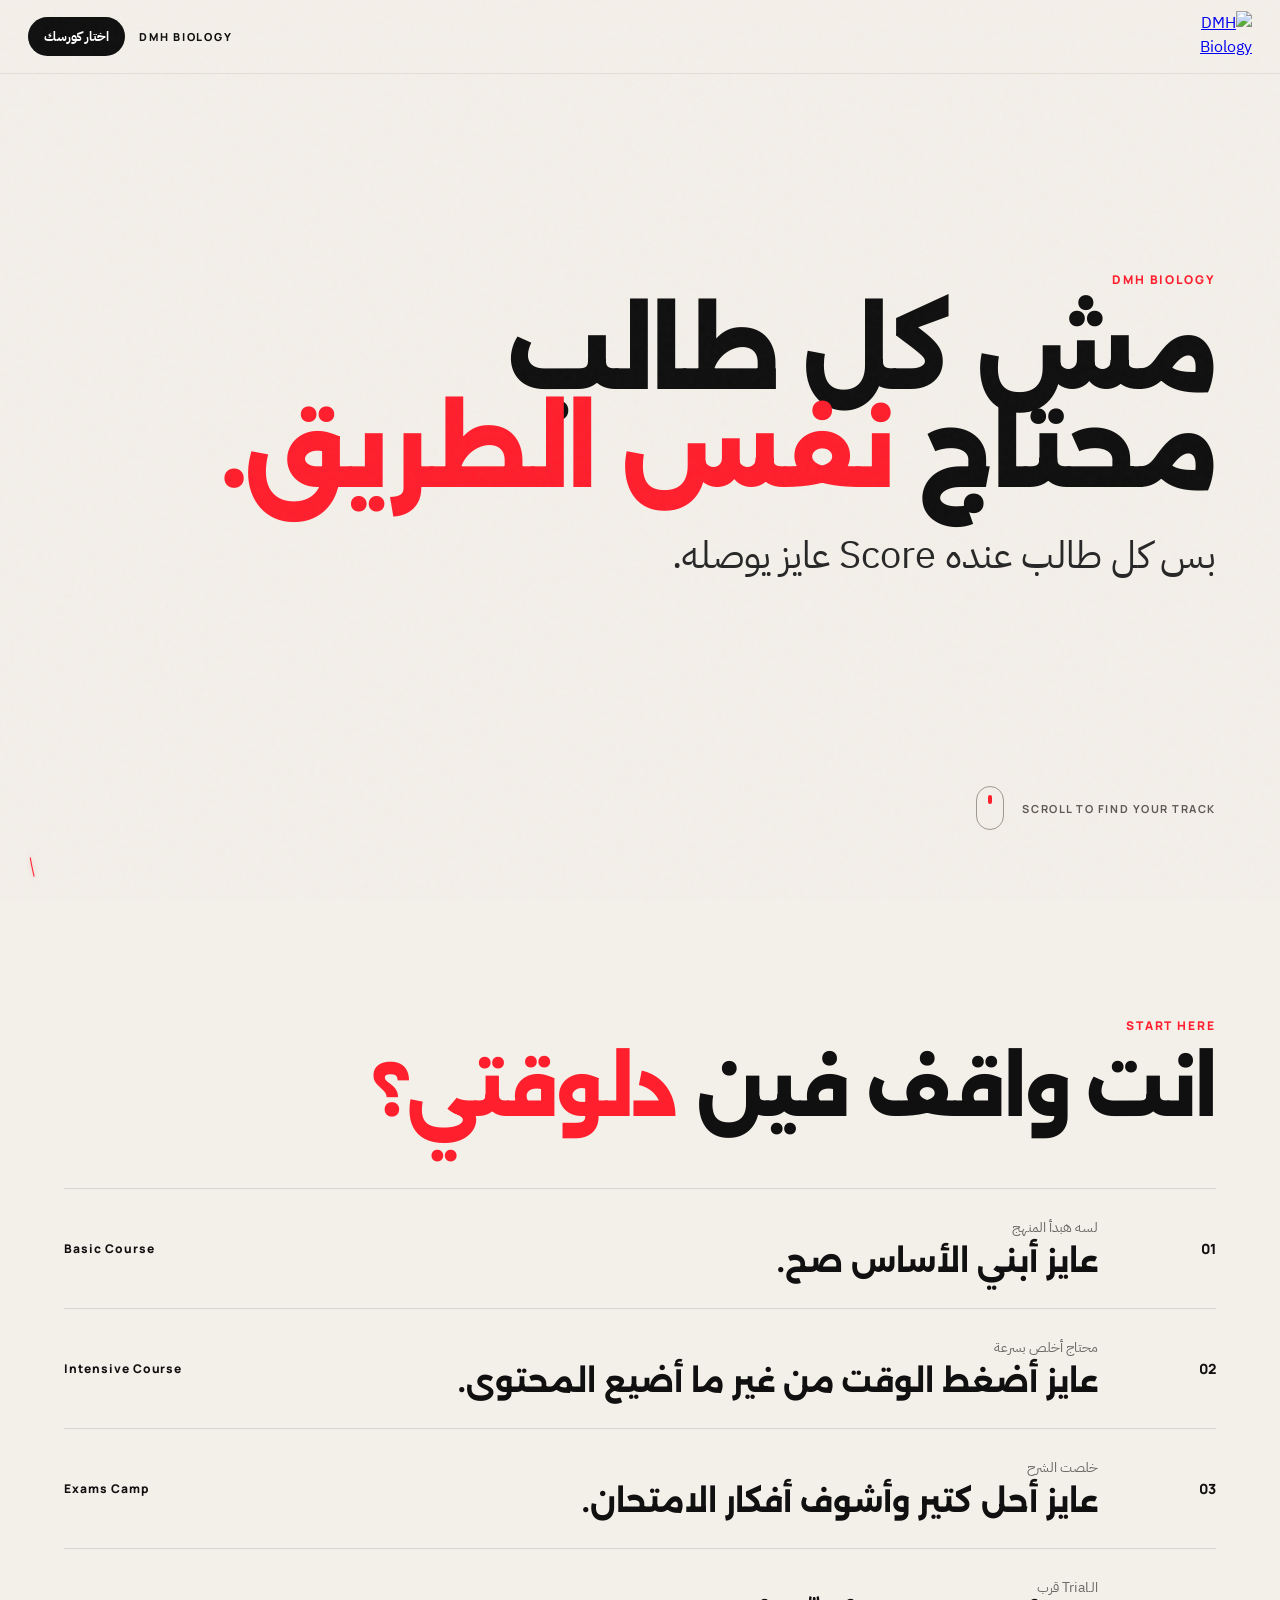
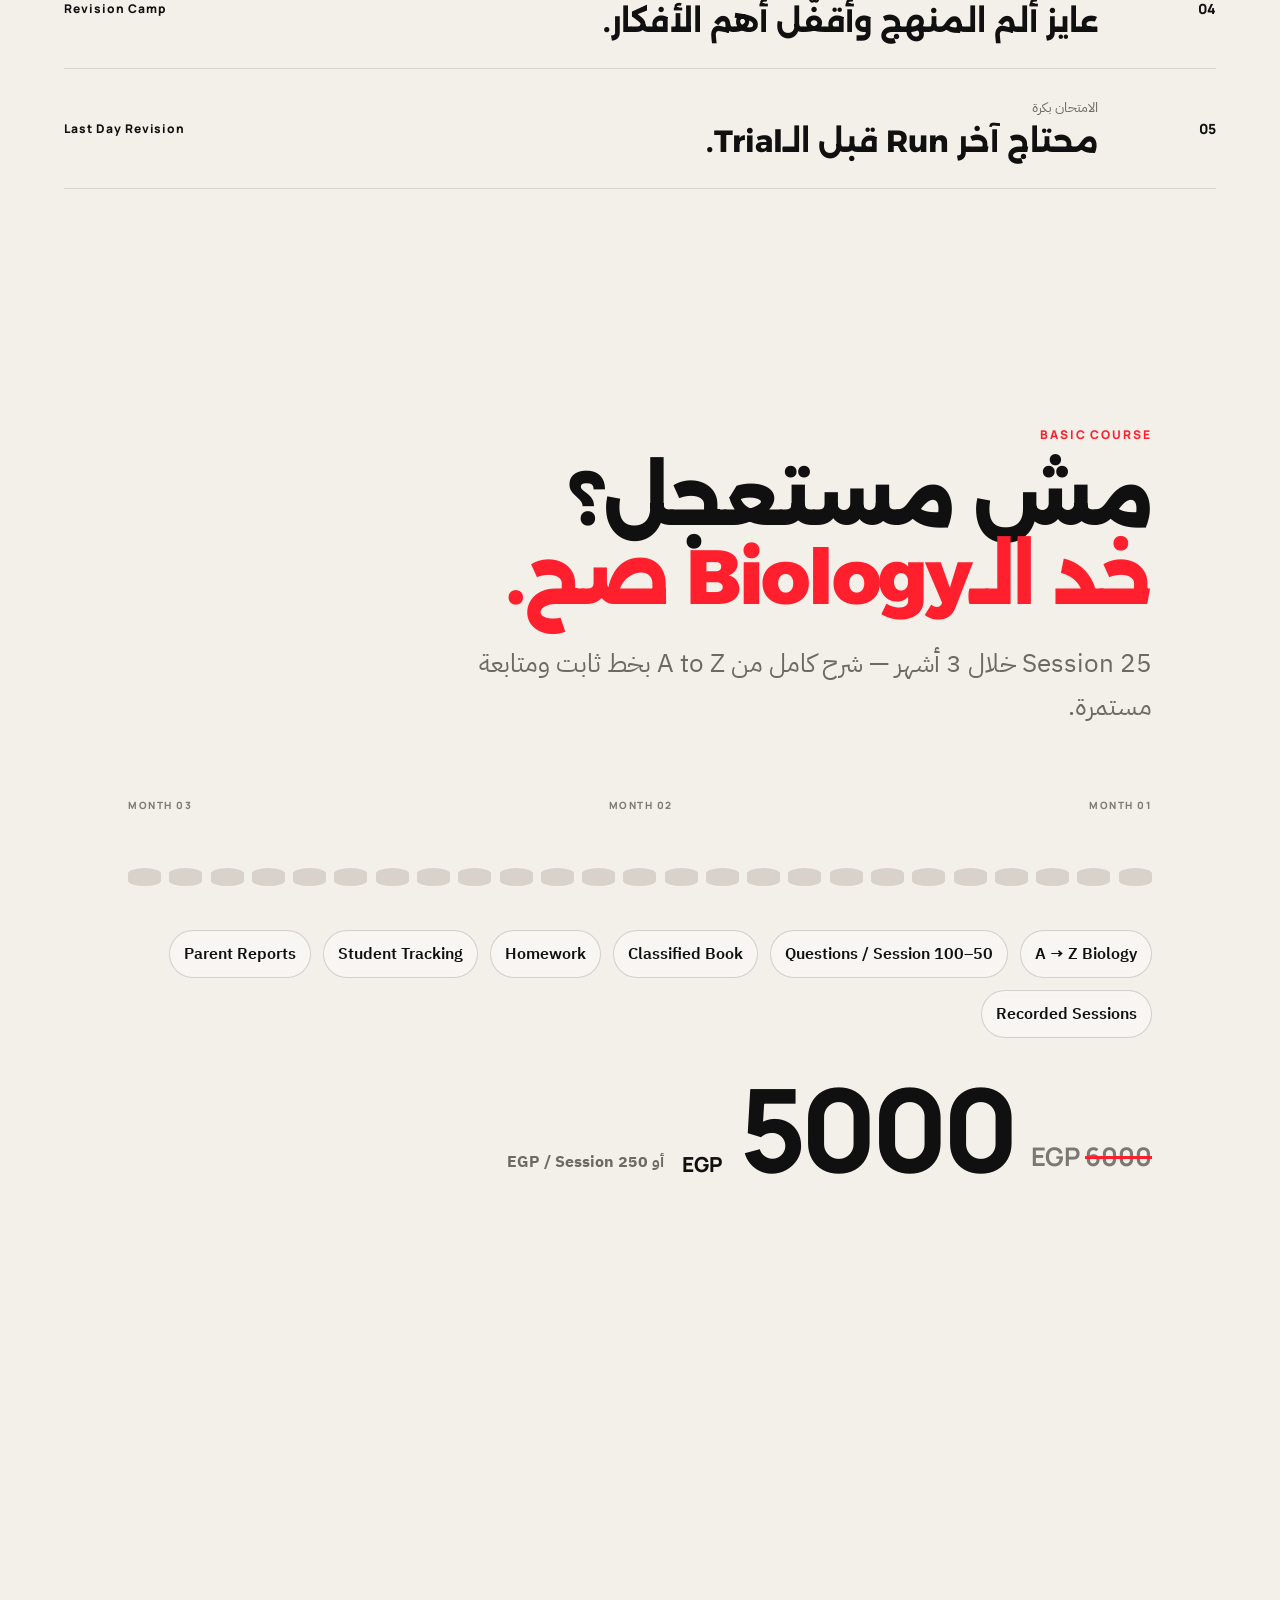
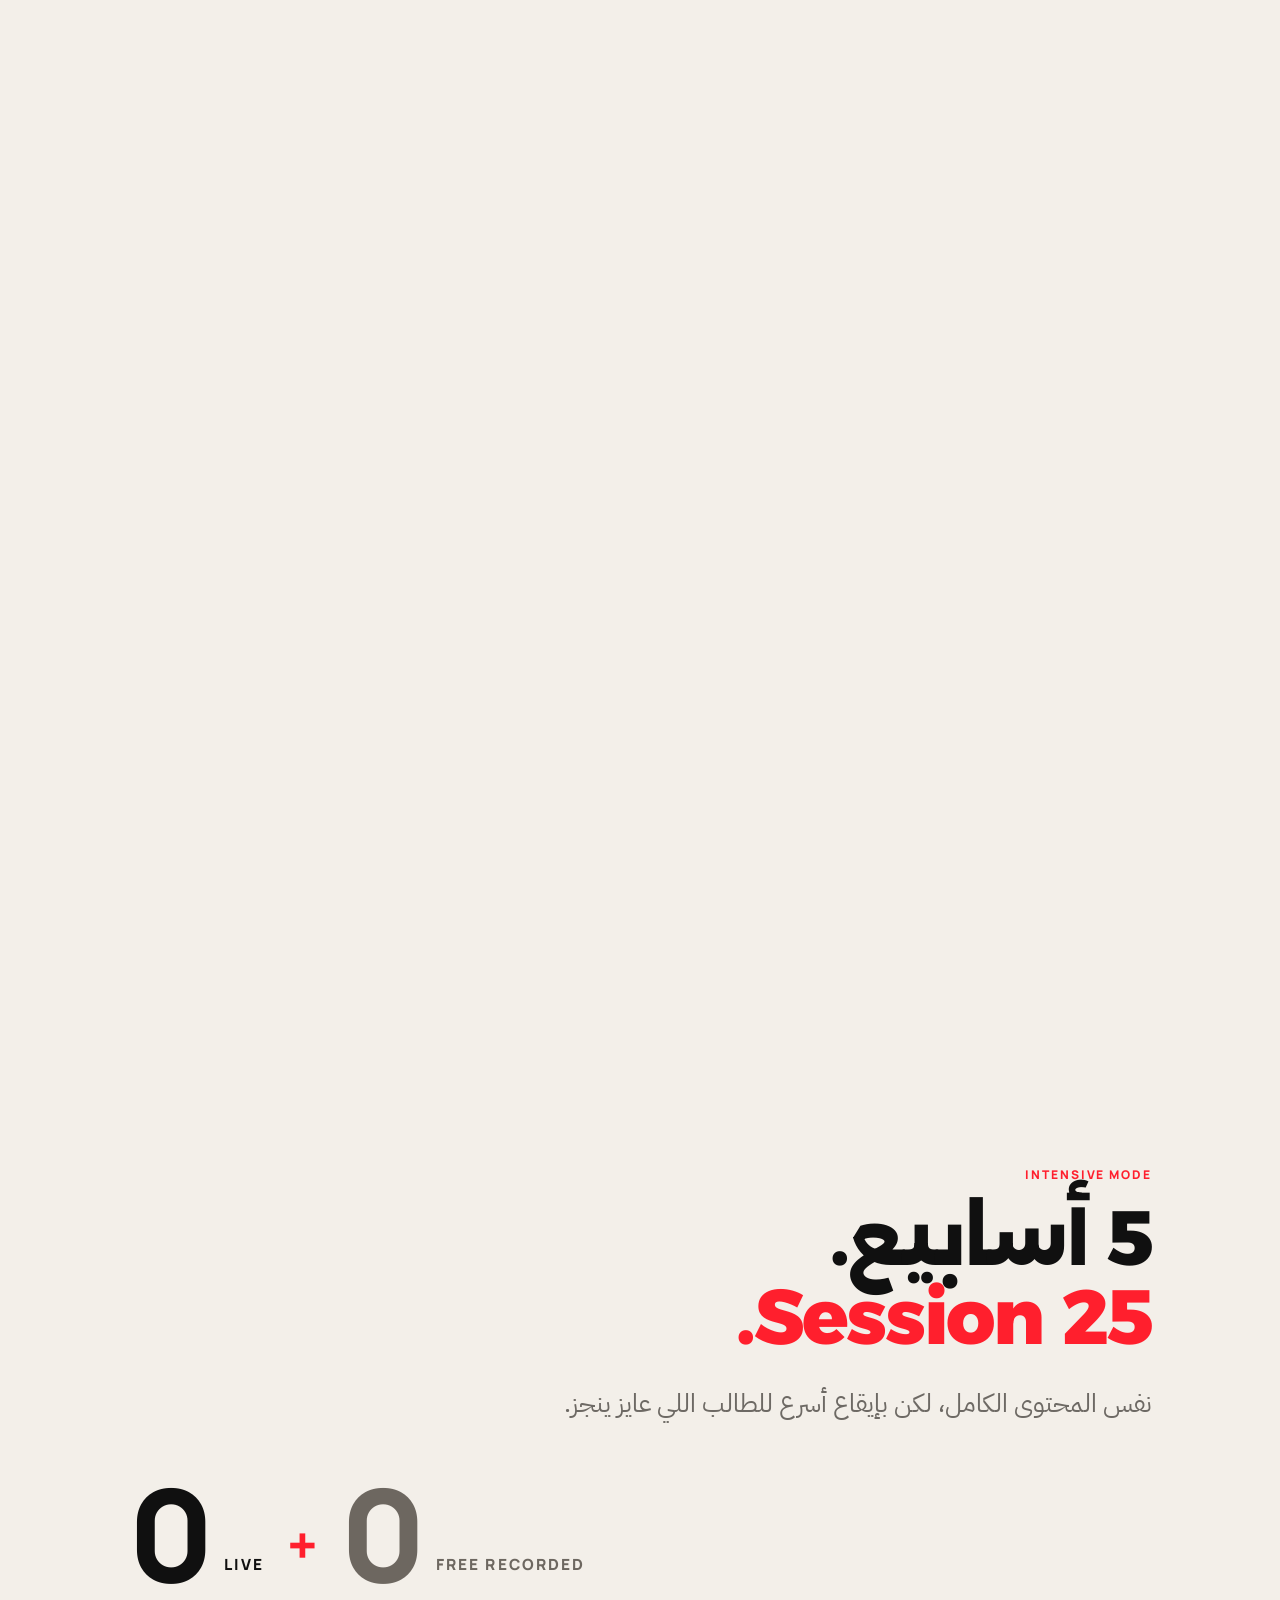
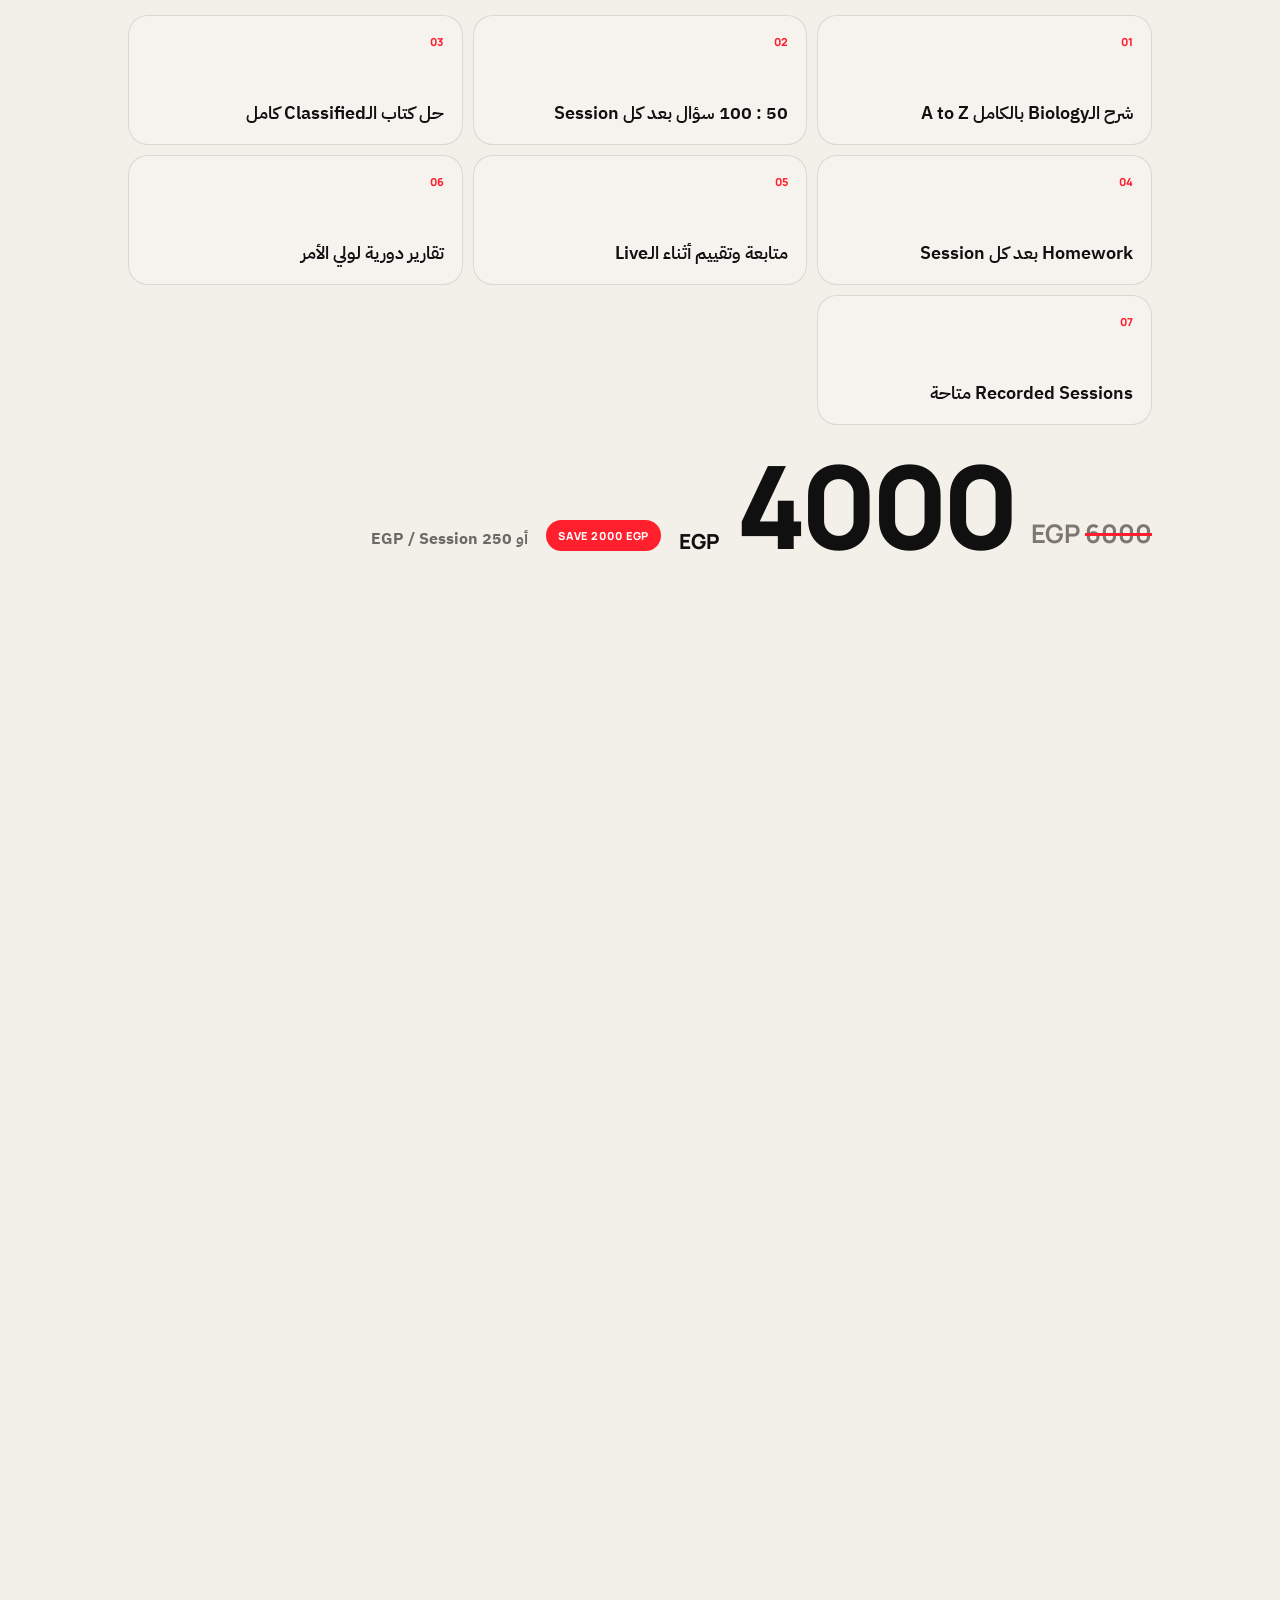
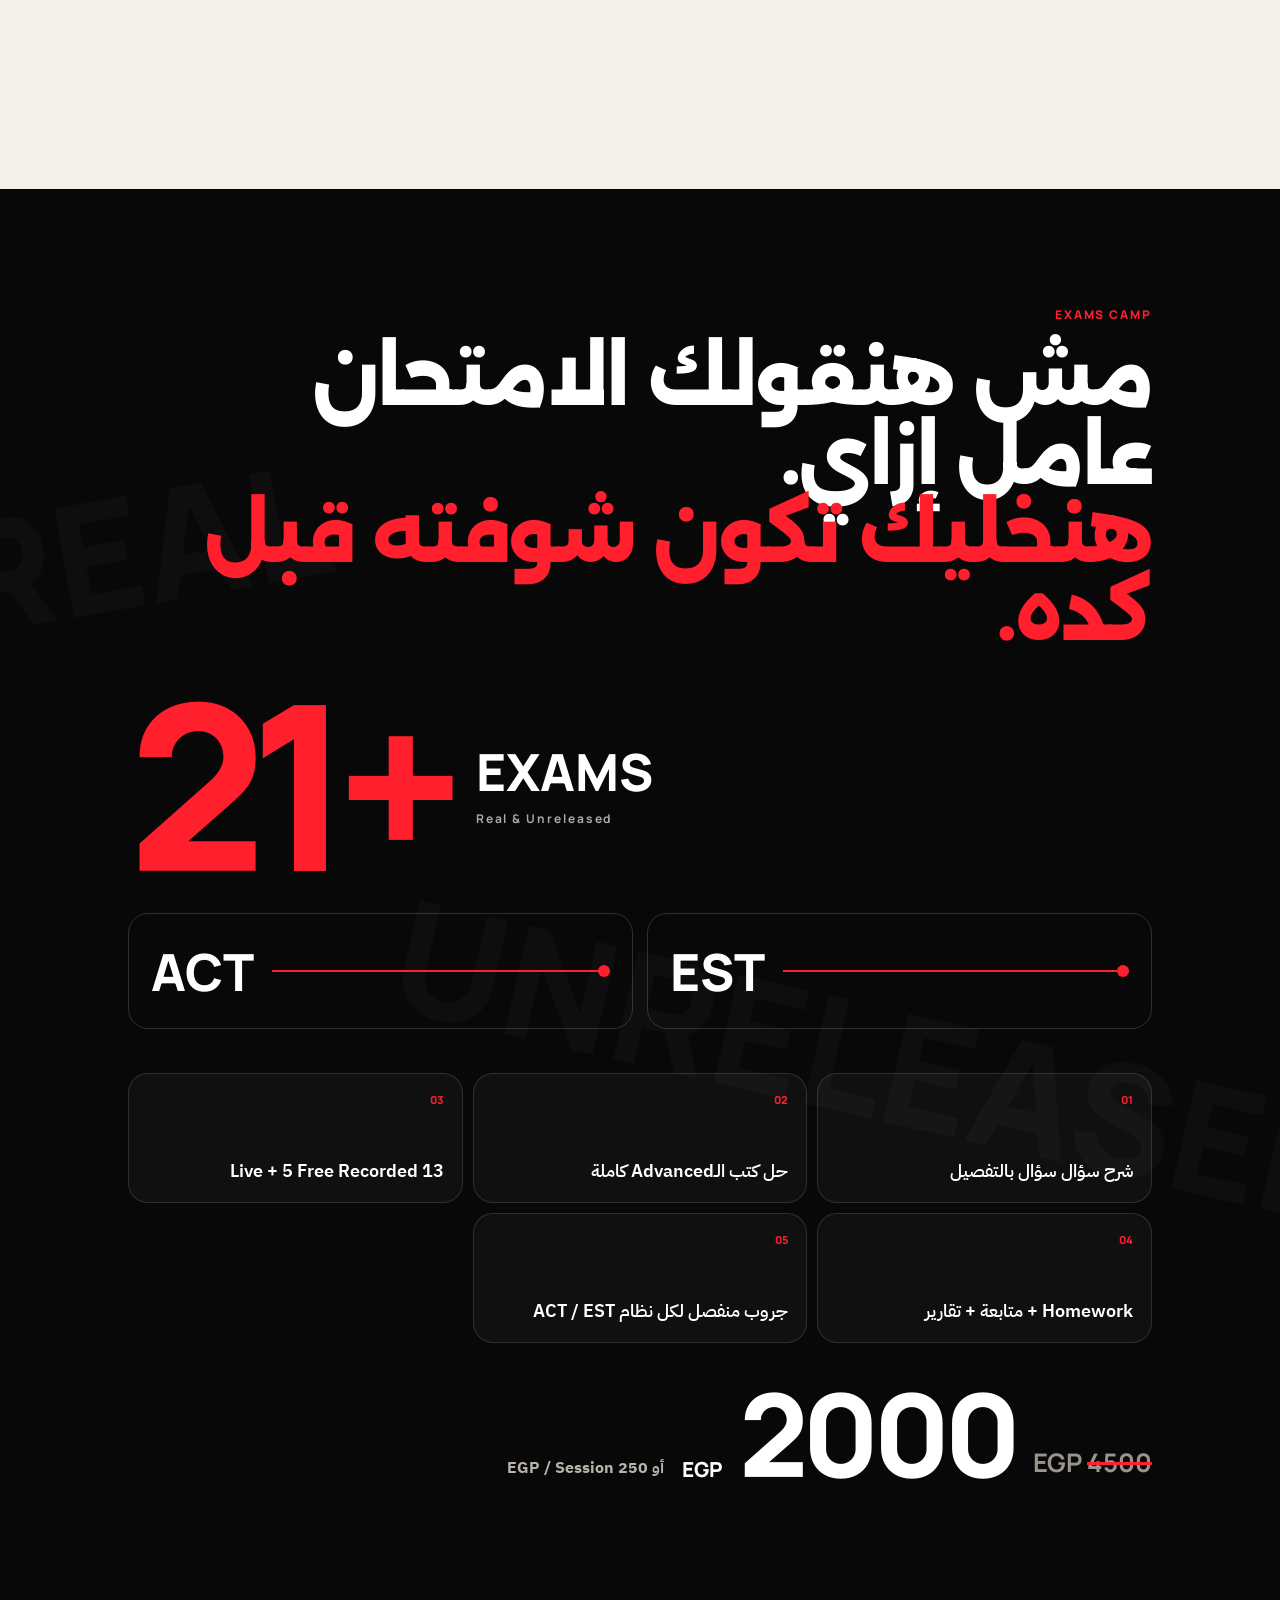
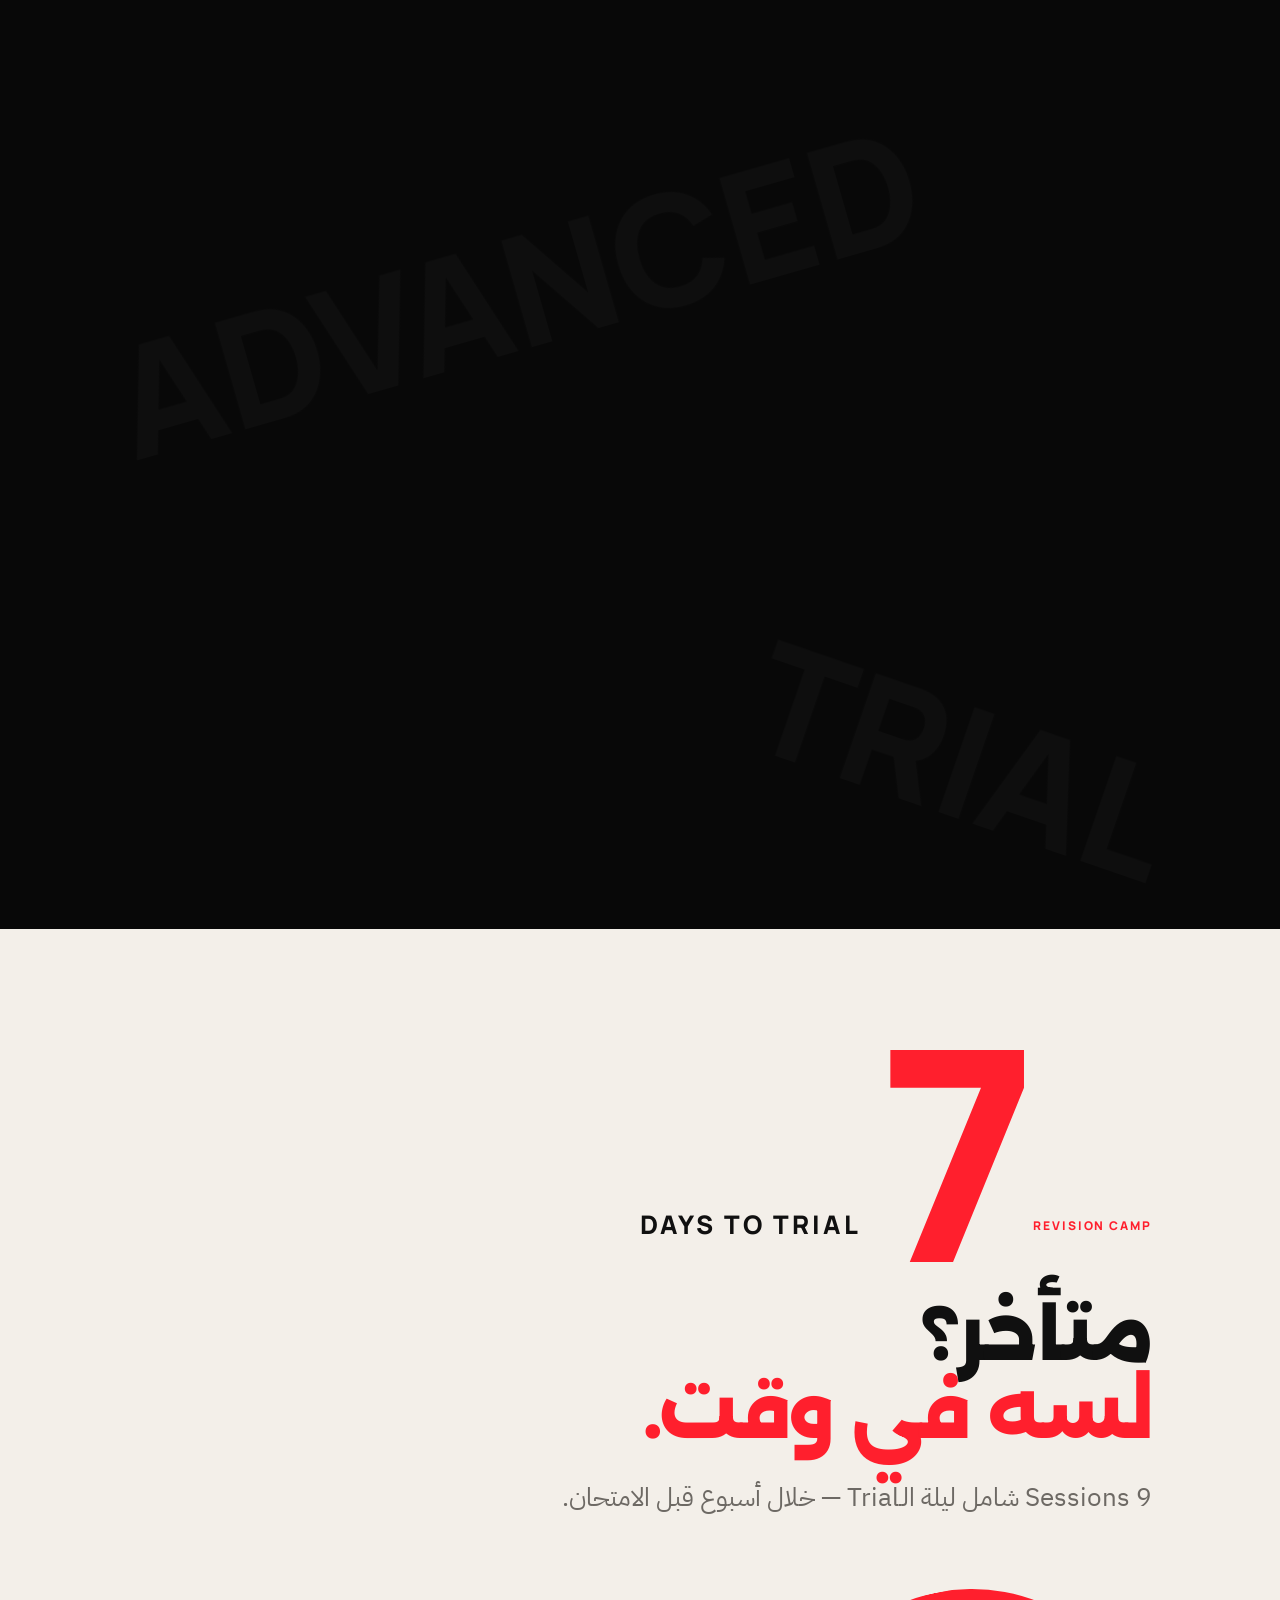
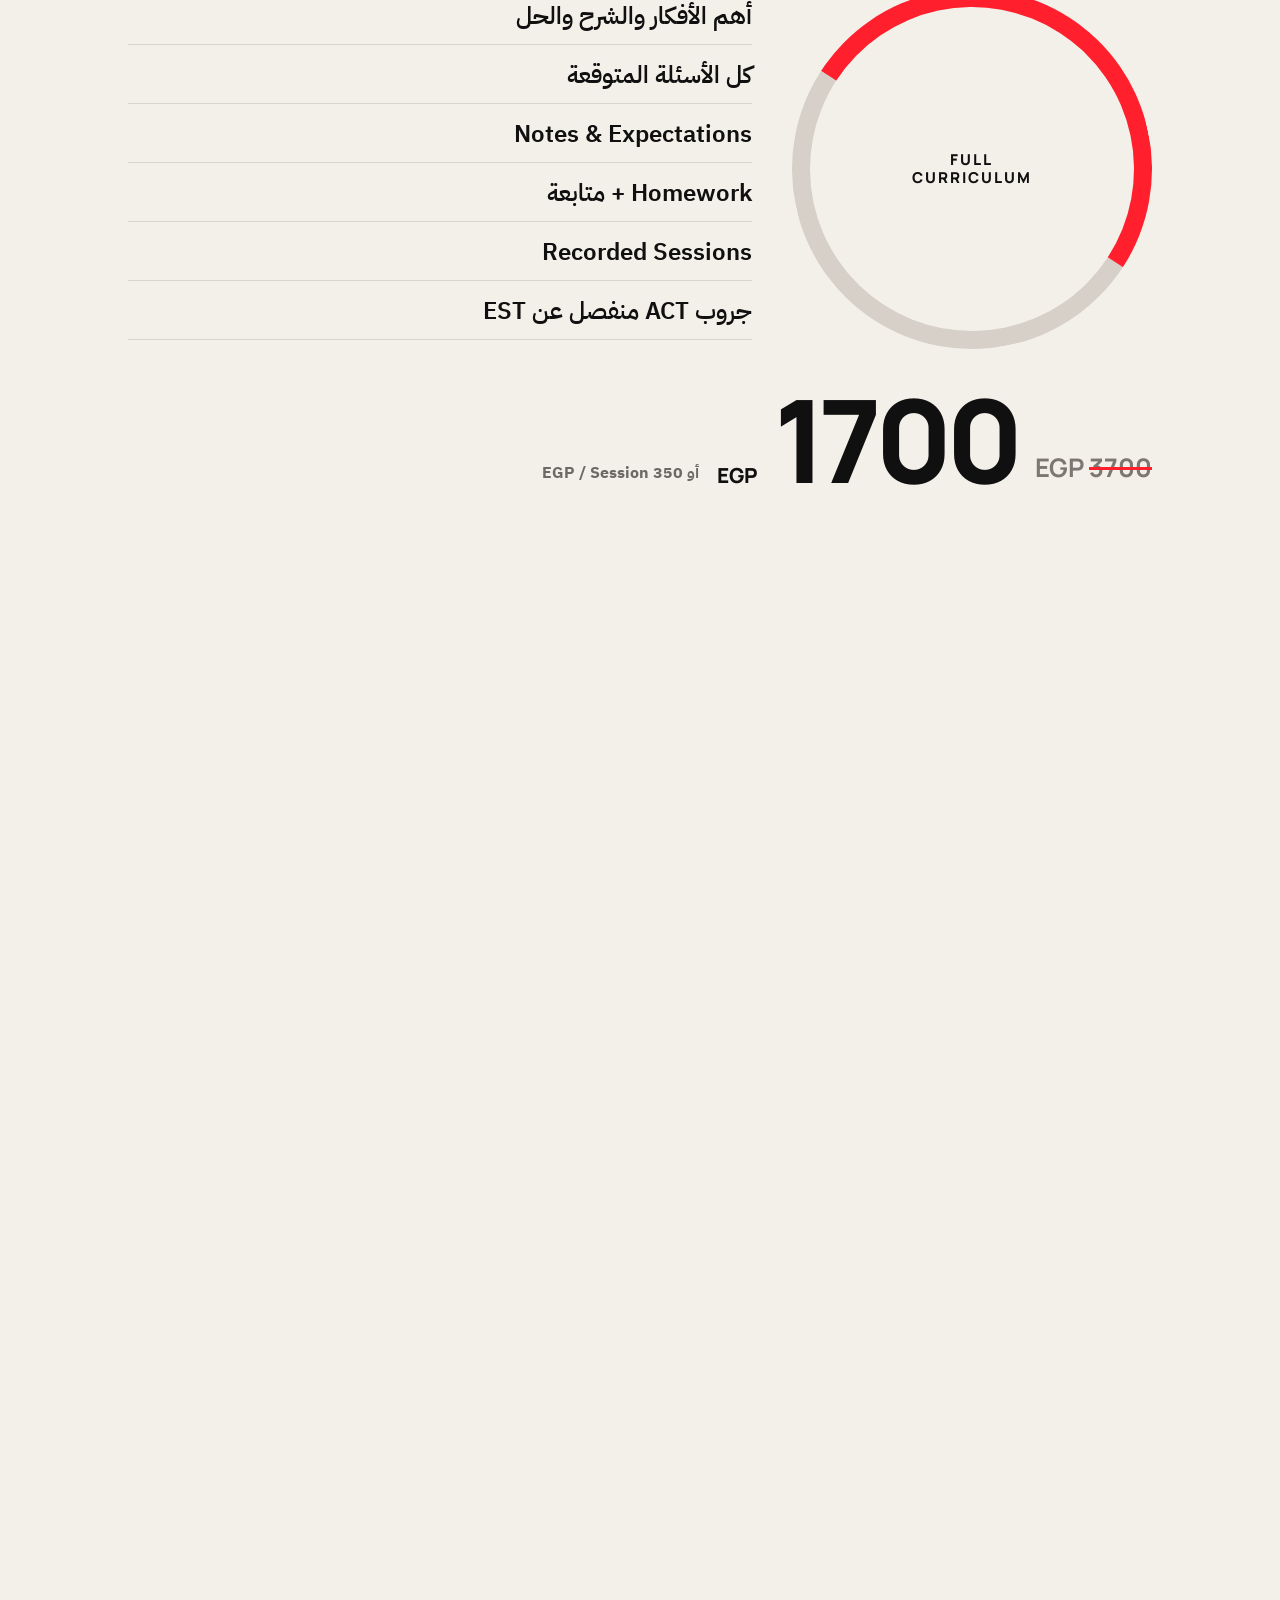
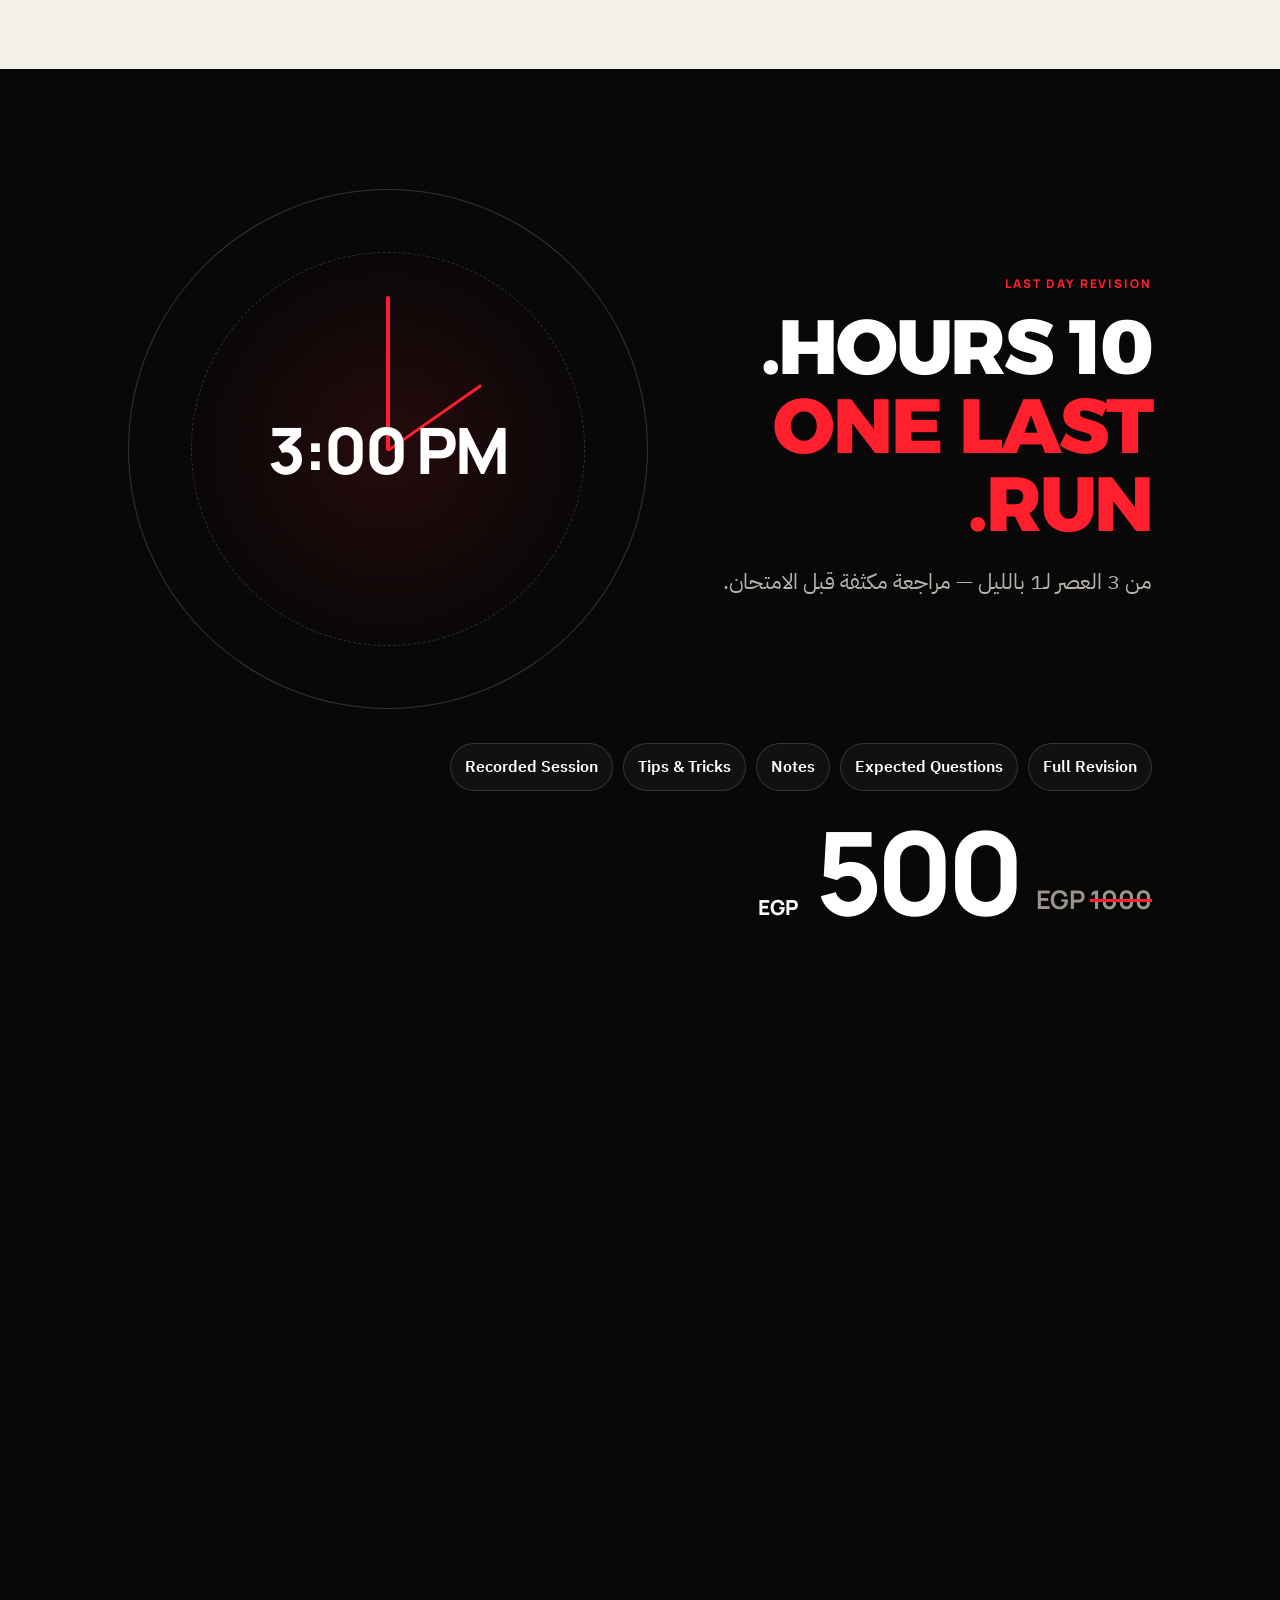
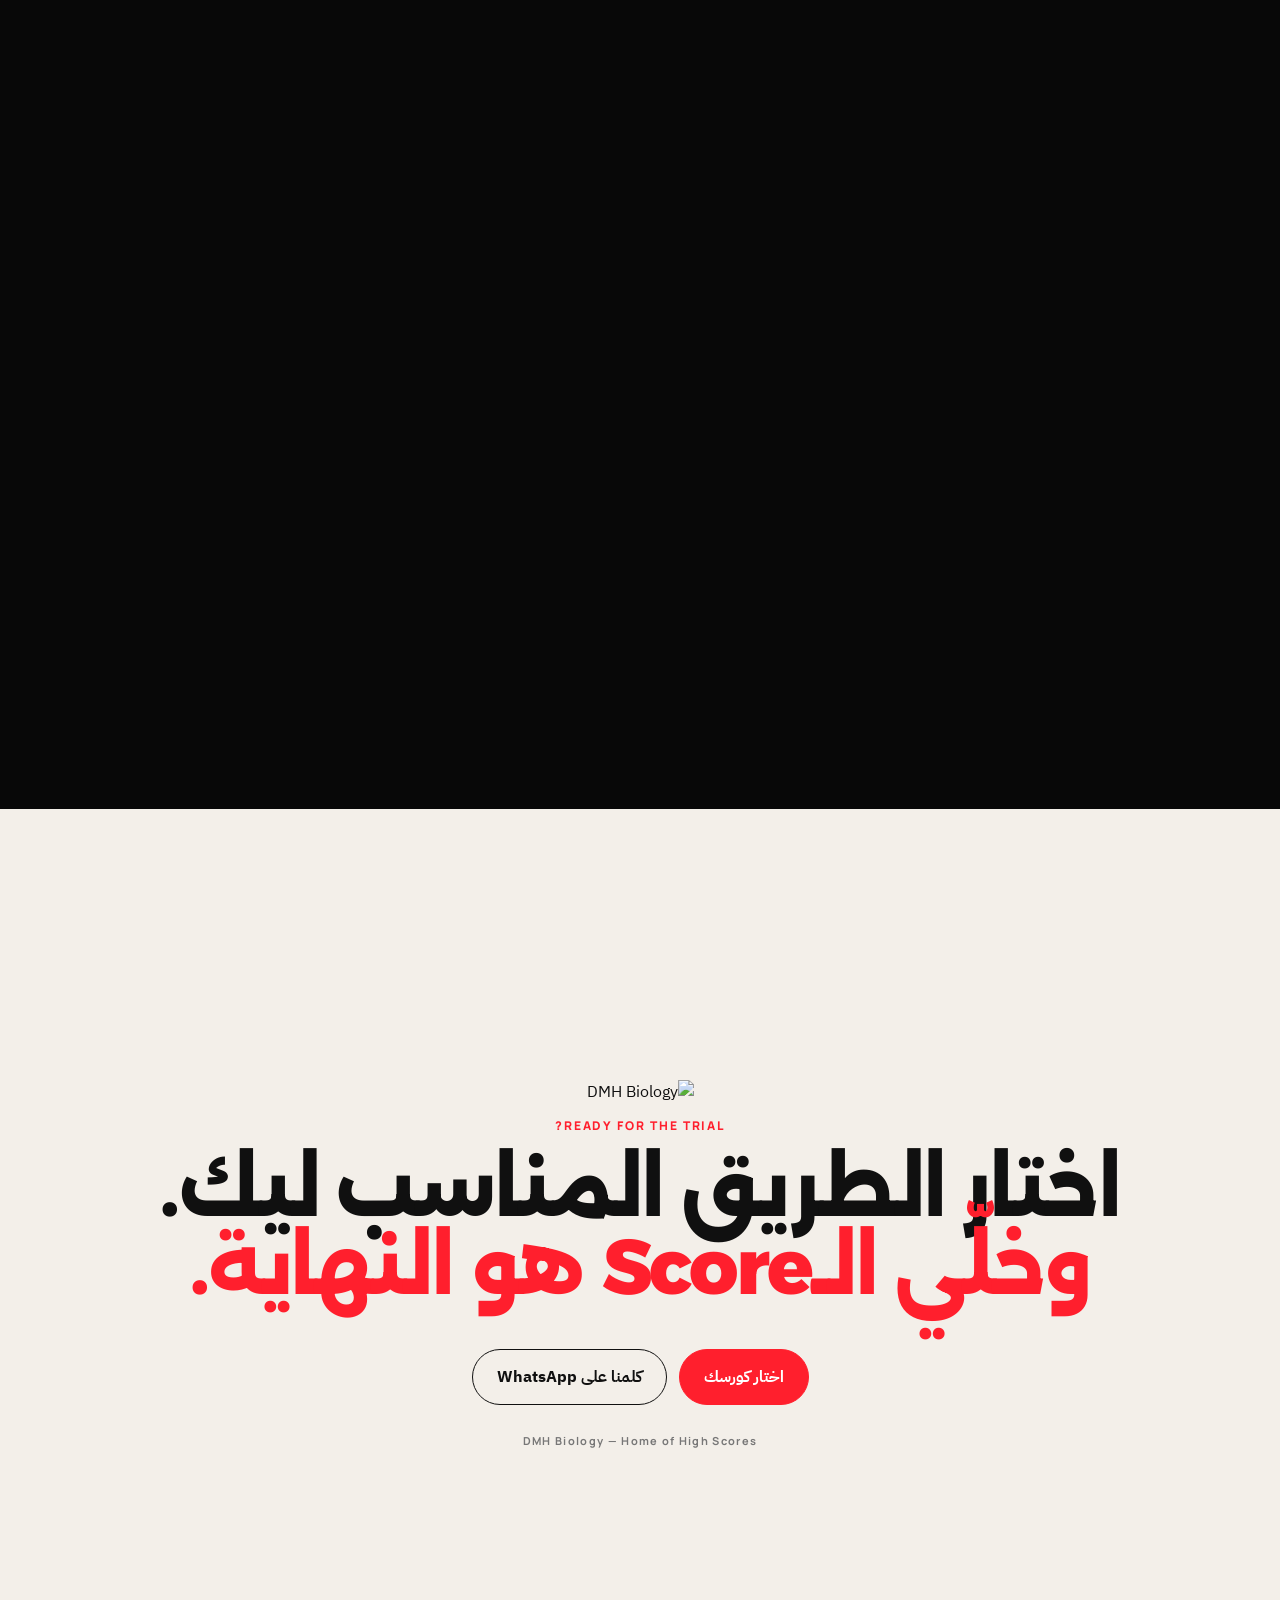
==== index.html @ 43ad7472 "Add files via upload" ====
<!DOCTYPE html>
<html lang="ar" dir="rtl">
<head>
  <meta charset="UTF-8" />
  <meta name="viewport" content="width=device-width, initial-scale=1.0" />
  <meta name="theme-color" content="#f4f0eb" />
  <meta name="description" content="DMH Biology Courses — اختار الطريق المناسب ليك في الـBiology." />
  <title>DMH Biology | Courses</title>

  <link rel="preconnect" href="https://fonts.googleapis.com">
  <link rel="preconnect" href="https://fonts.gstatic.com" crossorigin>
  <link href="https://fonts.googleapis.com/css2?family=Alexandria:wght@400;500;600;700;800&family=IBM+Plex+Sans+Arabic:wght@400;500;600;700&family=Manrope:wght@500;600;700;800&display=swap" rel="stylesheet">

  <link rel="stylesheet" href="styles.css" />
</head>
<body>
  <div class="noise"></div>

  <header class="topbar">
    <a class="brand" href="#hero" aria-label="DMH Biology">
      <img src="assets/dmh-logo.png" alt="DMH Biology logo" />
    </a>
    <div class="topbar-right">
      <span class="micro">DMH BIOLOGY</span>
      <a class="mini-cta" href="#choose">اختار كورسك</a>
    </div>
  </header>

  <div class="rail" aria-hidden="true">
    <svg viewBox="0 0 100 1800" preserveAspectRatio="none">
      <path id="dnaRailPath" d="M50 0 C10 100,90 200,50 300 S10 500,50 600 S90 800,50 900 S10 1100,50 1200 S90 1400,50 1500 S10 1700,50 1800" />
    </svg>
  </div>

  <main>
    <section class="hero scene" id="hero" data-scene="hero">
      <div class="hero-mark">
        <img src="assets/dmh-logo.png" alt="" />
      </div>

      <div class="hero-copy">
        <p class="eyebrow">DMH BIOLOGY</p>
        <h1>
          مش كل طالب<br>
          محتاج <span class="accent">نفس الطريق.</span>
        </h1>
        <p class="hero-sub">
          بس كل طالب عنده Score عايز يوصله.
        </p>
      </div>

      <div class="hero-bottom">
        <span>SCROLL TO FIND YOUR TRACK</span>
        <div class="scroll-cue"><i></i></div>
      </div>
    </section>

    <section class="choose scene" id="choose">
      <div class="section-head">
        <p class="eyebrow">START HERE</p>
        <h2>انت واقف فين <span class="accent">دلوقتي؟</span></h2>
      </div>

      <div class="paths">
        <a href="#basic" class="path-card">
          <span class="path-index">01</span>
          <div>
            <small>لسه هبدأ المنهج</small>
            <strong>عايز أبني الأساس صح.</strong>
          </div>
          <b>Basic Course</b>
        </a>

        <a href="#intensive" class="path-card">
          <span class="path-index">02</span>
          <div>
            <small>محتاج أخلص بسرعة</small>
            <strong>عايز أضغط الوقت من غير ما أضيع المحتوى.</strong>
          </div>
          <b>Intensive Course</b>
        </a>

        <a href="#exams" class="path-card">
          <span class="path-index">03</span>
          <div>
            <small>خلصت الشرح</small>
            <strong>عايز أحل كتير وأشوف أفكار الامتحان.</strong>
          </div>
          <b>Exams Camp</b>
        </a>

        <a href="#revision" class="path-card">
          <span class="path-index">04</span>
          <div>
            <small>الـTrial قرب</small>
            <strong>عايز ألم المنهج وأقفّل أهم الأفكار.</strong>
          </div>
          <b>Revision Camp</b>
        </a>

        <a href="#lastday" class="path-card danger">
          <span class="path-index">05</span>
          <div>
            <small>الامتحان بكرة</small>
            <strong>محتاج آخر Run قبل الـTrial.</strong>
          </div>
          <b>Last Day Revision</b>
        </a>
      </div>
    </section>

    <!-- BASIC -->
    <section class="course basic scene" id="basic" data-course="basic">
      <div class="course-sticky">
        <div class="course-intro">
          <p class="eyebrow">BASIC COURSE</p>
          <h2>مش مستعجل؟<br><span class="accent">خد الـBiology صح.</span></h2>
          <p class="lede">25 Session خلال 3 أشهر — شرح كامل من A to Z بخط ثابت ومتابعة مستمرة.</p>
        </div>

        <div class="timeline-visual">
          <div class="timeline-labels">
            <span>MONTH 01</span><span>MONTH 02</span><span>MONTH 03</span>
          </div>
          <div class="session-dots" id="basicDots"></div>
        </div>

        <div class="feature-orbit">
          <span>A → Z Biology</span>
          <span>50–100 Questions / Session</span>
          <span>Classified Book</span>
          <span>Homework</span>
          <span>Student Tracking</span>
          <span>Parent Reports</span>
          <span>Recorded Sessions</span>
        </div>

        <div class="price-stage">
          <div class="old-price"><span>6000</span> EGP</div>
          <div class="new-price">5000 <small>EGP</small></div>
          <div class="session-price">أو 250 EGP / Session</div>
        </div>
      </div>
    </section>

    <!-- INTENSIVE -->
    <section class="course intensive scene" id="intensive" data-course="intensive">
      <div class="course-sticky split-layout">
        <div class="course-intro">
          <p class="eyebrow">INTENSIVE MODE</p>
          <h2>5 أسابيع.<br><span class="accent">25 Session.</span></h2>
          <p class="lede">نفس المحتوى الكامل، لكن بإيقاع أسرع للطالب اللي عايز ينجز.</p>
        </div>

        <div class="counter-stack">
          <div class="big-counter"><span data-count="20">0</span><small>LIVE</small></div>
          <div class="plus">+</div>
          <div class="big-counter soft"><span data-count="5">0</span><small>FREE RECORDED</small></div>
        </div>

        <div class="feature-grid">
          <article><b>01</b><span>شرح الـBiology بالكامل A to Z</span></article>
          <article><b>02</b><span>50 : 100 سؤال بعد كل Session</span></article>
          <article><b>03</b><span>حل كتاب الـClassified كامل</span></article>
          <article><b>04</b><span>Homework بعد كل Session</span></article>
          <article><b>05</b><span>متابعة وتقييم أثناء الـLive</span></article>
          <article><b>06</b><span>تقارير دورية لولي الأمر</span></article>
          <article><b>07</b><span>Recorded Sessions متاحة</span></article>
        </div>

        <div class="price-stage">
          <div class="old-price"><span>6000</span> EGP</div>
          <div class="new-price">4000 <small>EGP</small></div>
          <div class="save-pill">SAVE 2000 EGP</div>
          <div class="session-price">أو 250 EGP / Session</div>
        </div>
      </div>
    </section>

    <!-- EXAMS -->
    <section class="course exams scene dark" id="exams" data-course="exams">
      <div class="exam-papers" aria-hidden="true">
        <span>REAL</span><span>UNRELEASED</span><span>ADVANCED</span><span>TRIAL</span>
      </div>

      <div class="course-sticky">
        <div class="course-intro">
          <p class="eyebrow">EXAMS CAMP</p>
          <h2>مش هنقولك الامتحان عامل إزاي.<br><span class="accent">هنخليك تكون شوفته قبل كده.</span></h2>
        </div>

        <div class="mega-stat">
          <span class="mega-num">21+</span>
          <div>
            <strong>EXAMS</strong>
            <small>Real & Unreleased</small>
          </div>
        </div>

        <div class="dual-track">
          <div class="track">
            <span>ACT</span>
            <i></i>
          </div>
          <div class="track">
            <span>EST</span>
            <i></i>
          </div>
        </div>

        <div class="feature-grid">
          <article><b>01</b><span>شرح سؤال سؤال بالتفصيل</span></article>
          <article><b>02</b><span>حل كتب الـAdvanced كاملة</span></article>
          <article><b>03</b><span>13 Live + 5 Free Recorded</span></article>
          <article><b>04</b><span>Homework + متابعة + تقارير</span></article>
          <article><b>05</b><span>جروب منفصل لكل نظام ACT / EST</span></article>
        </div>

        <div class="price-stage">
          <div class="old-price"><span>4500</span> EGP</div>
          <div class="new-price">2000 <small>EGP</small></div>
          <div class="session-price">أو 250 EGP / Session</div>
        </div>
      </div>
    </section>

    <!-- REVISION -->
    <section class="course revision scene" id="revision" data-course="revision">
      <div class="course-sticky">
        <div class="countdown-wrap">
          <p class="eyebrow">REVISION CAMP</p>
          <div class="countdown-number" id="countdownNumber">7</div>
          <span class="countdown-label">DAYS TO TRIAL</span>
        </div>

        <div class="course-intro">
          <h2>متأخر؟<br><span class="accent">لسه في وقت.</span></h2>
          <p class="lede">9 Sessions شامل ليلة الـTrial — خلال أسبوع قبل الامتحان.</p>
        </div>

        <div class="ring-checks">
          <div class="ring">
            <span>FULL<br>CURRICULUM</span>
          </div>
          <ul>
            <li>أهم الأفكار والشرح والحل</li>
            <li>كل الأسئلة المتوقعة</li>
            <li>Notes & Expectations</li>
            <li>Homework + متابعة</li>
            <li>Recorded Sessions</li>
            <li>جروب ACT منفصل عن EST</li>
          </ul>
        </div>

        <div class="price-stage">
          <div class="old-price"><span>3700</span> EGP</div>
          <div class="new-price">1700 <small>EGP</small></div>
          <div class="session-price">أو 350 EGP / Session</div>
        </div>
      </div>
    </section>

    <!-- LAST DAY -->
    <section class="course lastday scene dark" id="lastday" data-course="lastday">
      <div class="course-sticky lastday-sticky">
        <div class="clock-scene">
          <div class="clock-face">
            <span class="clock-time" id="clockTime">3:00 PM</span>
            <div class="hand hand-a"></div>
            <div class="hand hand-b"></div>
          </div>
          <div class="lastday-copy">
            <p class="eyebrow">LAST DAY REVISION</p>
            <h2>10 HOURS.<br><span class="accent">ONE LAST RUN.</span></h2>
            <p>من 3 العصر لـ1 بالليل — مراجعة مكثفة قبل الامتحان.</p>
          </div>
        </div>

        <div class="feature-ribbon">
          <span>Full Revision</span>
          <span>Expected Questions</span>
          <span>Notes</span>
          <span>Tips & Tricks</span>
          <span>Recorded Session</span>
        </div>

        <div class="price-stage">
          <div class="old-price"><span>1000</span> EGP</div>
          <div class="new-price">500 <small>EGP</small></div>
        </div>
      </div>
    </section>

    <!-- FINAL -->
    <section class="final scene">
      <div class="final-logo">
        <img src="assets/dmh-logo.png" alt="DMH Biology" />
      </div>
      <p class="eyebrow">READY FOR THE TRIAL?</p>
      <h2>اختار الطريق المناسب ليك.<br><span class="accent">وخلّي الـScore هو النهاية.</span></h2>

      <div class="final-actions">
        <a href="#choose" class="btn primary">اختار كورسك</a>
        <a href="#" class="btn ghost" id="whatsappBtn">كلمنا على WhatsApp</a>
      </div>

      <p class="tiny">DMH Biology — Home of High Scores</p>
    </section>
  </main>

  <script src="script.js"></script>
</body>
</html>
---- styles.css ----
:root{
  --bg:#f3efe9;
  --paper:#fffdf9;
  --ink:#101010;
  --muted:#6d6964;
  --red:#ff1f2d;
  --red2:#d90d18;
  --line:rgba(16,16,16,.12);
  --radius:30px;
}

*{box-sizing:border-box}
html{scroll-behavior:smooth}
body{
  margin:0;
  background:var(--bg);
  color:var(--ink);
  font-family:"IBM Plex Sans Arabic",sans-serif;
  overflow-x:hidden;
}

body::selection{background:var(--red);color:#fff}

.noise{
  position:fixed;inset:0;pointer-events:none;z-index:1000;opacity:.035;
  background-image:url("data:image/svg+xml,%3Csvg viewBox='0 0 180 180' xmlns='http://www.w3.org/2000/svg'%3E%3Cfilter id='n'%3E%3CfeTurbulence type='fractalNoise' baseFrequency='.9' numOctaves='2' stitchTiles='stitch'/%3E%3C/filter%3E%3Crect width='100%25' height='100%25' filter='url(%23n)' opacity='.7'/%3E%3C/svg%3E");
}

.topbar{
  position:fixed;top:0;left:0;right:0;height:74px;z-index:80;
  display:flex;align-items:center;justify-content:space-between;
  padding:0 28px;border-bottom:1px solid rgba(16,16,16,.08);
  backdrop-filter:blur(14px);background:rgba(243,239,233,.76);
}
.brand img{width:52px;height:52px;object-fit:contain;display:block}
.topbar-right{display:flex;align-items:center;gap:14px}
.micro{font:800 11px/1 "Manrope",sans-serif;letter-spacing:.16em}
.mini-cta{
  color:#fff;background:var(--ink);text-decoration:none;border-radius:999px;
  padding:10px 16px;font-weight:700;font-size:13px;
}
.dark .mini-cta{background:#fff;color:#000}

.rail{
  position:fixed;left:21px;top:88px;bottom:24px;width:26px;z-index:60;pointer-events:none;
}
.rail svg{width:100%;height:100%;overflow:visible}
#dnaRailPath{
  fill:none;stroke:var(--red);stroke-width:4;stroke-linecap:round;
  stroke-dasharray:1800;stroke-dashoffset:1800;
  filter:drop-shadow(0 0 8px rgba(255,31,45,.25));
}

.scene{position:relative;padding:120px clamp(24px,5vw,84px)}
.eyebrow{
  font:800 12px/1 "Manrope",sans-serif;
  letter-spacing:.16em;text-transform:uppercase;color:var(--red);margin:0 0 18px;
}
.accent{color:var(--red)}
h1,h2{font-family:"Alexandria",sans-serif;margin:0;letter-spacing:-.03em}
h1{font-size:clamp(54px,8vw,128px);line-height:.96;font-weight:800}
h2{font-size:clamp(44px,6vw,92px);line-height:1.02;font-weight:800}
.lede{max-width:760px;font-size:clamp(18px,2vw,28px);line-height:1.7;color:var(--muted)}

.hero{
  min-height:100vh;display:grid;align-items:end;
  padding-top:120px;padding-bottom:70px;overflow:hidden;
}
.hero-mark{
  position:absolute;inset:auto auto 50% 50%;transform:translate(-50%,50%);
  width:min(52vw,640px);opacity:.08;filter:grayscale(1);
}
.hero-mark img{width:100%}
.hero-copy{max-width:1300px}
.hero-sub{font-size:clamp(22px,3vw,40px);margin:26px 0 0;color:#272727}
.hero-bottom{
  display:flex;align-items:center;gap:18px;margin-top:48px;
  font:700 11px "Manrope",sans-serif;letter-spacing:.14em;color:#5d5852;
}
.scroll-cue{width:28px;height:44px;border:1px solid #9f9990;border-radius:99px;position:relative}
.scroll-cue i{
  position:absolute;top:8px;left:50%;transform:translateX(-50%);
  width:4px;height:9px;background:var(--red);border-radius:4px;animation:scrollCue 1.7s infinite;
}
@keyframes scrollCue{0%{transform:translate(-50%,0);opacity:0}35%{opacity:1}100%{transform:translate(-50%,16px);opacity:0}}

.choose{min-height:100vh}
.section-head{max-width:1000px;margin-bottom:60px}
.paths{display:flex;flex-direction:column;border-top:1px solid var(--line)}
.path-card{
  display:grid;grid-template-columns:90px 1fr auto;gap:28px;align-items:center;
  padding:28px 0;border-bottom:1px solid var(--line);text-decoration:none;color:inherit;
  transition:.35s ease;position:relative;
}
.path-card::before{
  content:"";position:absolute;inset:0;background:var(--red);transform:scaleY(0);
  transform-origin:bottom;transition:.35s ease;z-index:-1;
}
.path-card:hover{color:#fff;padding-inline:22px}
.path-card:hover::before{transform:scaleY(1)}
.path-index{font:800 14px "Manrope"}
.path-card small{display:block;color:var(--muted);font-size:14px;margin-bottom:4px}
.path-card:hover small{color:#ffe3e6}
.path-card strong{font-family:"Alexandria";font-size:clamp(19px,2.4vw,34px)}
.path-card b{font:800 12px "Manrope";letter-spacing:.08em}
.path-card.danger:hover::before{background:#0b0b0b}

.course{min-height:260vh;padding-top:0;padding-bottom:0}
.course-sticky{
  min-height:100vh;position:sticky;top:0;
  padding:120px clamp(24px,5vw,84px) 70px;
  display:flex;flex-direction:column;justify-content:center;gap:44px;overflow:hidden;
}
.course-intro{max-width:1100px}
.timeline-visual{max-width:1200px}
.timeline-labels{display:flex;justify-content:space-between;font:800 10px "Manrope";letter-spacing:.15em;color:#827b73}
.session-dots{display:grid;grid-template-columns:repeat(25,1fr);gap:8px;margin-top:18px}
.session-dots i{height:56px;border-radius:999px;background:#d8d2ca;transform:scaleY(.32);transform-origin:bottom;transition:.3s}
.session-dots i.active{background:var(--red);transform:scaleY(1)}

.feature-orbit{display:flex;flex-wrap:wrap;gap:12px;max-width:1100px}
.feature-orbit span,.feature-ribbon span{
  border:1px solid rgba(16,16,16,.16);padding:11px 14px;border-radius:999px;
  background:rgba(255,255,255,.42);backdrop-filter:blur(8px);font-weight:600;
}
.price-stage{display:flex;align-items:flex-end;gap:18px;flex-wrap:wrap}
.old-price{font:700 clamp(18px,2vw,28px) "Manrope";color:#7c7771}
.old-price span{text-decoration:line-through;text-decoration-thickness:3px;text-decoration-color:var(--red)}
.new-price{font:800 clamp(58px,9vw,140px)/.8 "Manrope";letter-spacing:-.06em}
.new-price small{font-size:.18em;letter-spacing:.02em}
.session-price{font-weight:700;color:var(--muted)}
.save-pill{padding:8px 12px;background:var(--red);color:#fff;border-radius:999px;font:800 11px "Manrope";letter-spacing:.08em}

.split-layout{gap:34px}
.counter-stack{display:flex;align-items:flex-end;gap:22px;direction:ltr}
.big-counter{
  display:flex;align-items:flex-end;gap:10px;
  font:800 clamp(74px,10vw,170px)/.75 "Manrope";
}
.big-counter small{font-size:.12em;letter-spacing:.14em;margin-bottom:10px}
.big-counter.soft{color:#6d6760}
.plus{font:800 54px "Manrope";color:var(--red)}
.feature-grid{
  display:grid;grid-template-columns:repeat(3,minmax(0,1fr));gap:10px;max-width:1200px
}
.feature-grid article{
  min-height:130px;border:1px solid var(--line);border-radius:20px;padding:18px;
  display:flex;flex-direction:column;justify-content:space-between;background:rgba(255,255,255,.28)
}
.feature-grid article b{font:800 11px "Manrope";color:var(--red)}
.feature-grid article span{font-size:18px;font-weight:600;line-height:1.5}

.dark{background:#080808;color:#fff}
.dark .lede,.dark .session-price{color:#b8b2aa}
.dark .feature-grid article{border-color:rgba(255,255,255,.13);background:rgba(255,255,255,.035)}
.dark .old-price{color:#9a948d}
.dark .topbar{color:#fff}
.exam-papers{position:absolute;inset:0;overflow:hidden;pointer-events:none}
.exam-papers span{
  position:absolute;font:800 clamp(68px,12vw,190px)/1 "Manrope";color:#fff;opacity:.025;
  transform:rotate(-12deg)
}
.exam-papers span:nth-child(1){top:12%;left:-4%}
.exam-papers span:nth-child(2){top:34%;right:-8%}
.exam-papers span:nth-child(3){bottom:24%;left:8%}
.exam-papers span:nth-child(4){bottom:4%;right:8%}
.mega-stat{display:flex;align-items:center;gap:28px;direction:ltr}
.mega-num{font:800 clamp(110px,18vw,260px)/.75 "Manrope";color:var(--red);letter-spacing:-.08em}
.mega-stat strong{display:block;font:800 clamp(34px,4vw,68px) "Manrope"}
.mega-stat small{font:700 12px "Manrope";letter-spacing:.16em;color:#aaa}
.dual-track{display:grid;grid-template-columns:1fr 1fr;gap:14px;direction:ltr}
.track{
  border:1px solid rgba(255,255,255,.16);border-radius:20px;padding:22px;
  display:flex;align-items:center;gap:18px;font:800 clamp(30px,4vw,70px) "Manrope"
}
.track i{height:2px;background:var(--red);flex:1;position:relative}
.track i::after{
  content:"";position:absolute;width:12px;height:12px;border-radius:50%;background:var(--red);
  right:0;top:50%;transform:translateY(-50%)
}

.countdown-wrap{display:flex;align-items:flex-end;gap:18px;flex-wrap:wrap}
.countdown-number{font:800 clamp(130px,23vw,330px)/.68 "Manrope";letter-spacing:-.08em;color:var(--red)}
.countdown-label{font:800 clamp(18px,2vw,30px) "Manrope";letter-spacing:.12em;margin-bottom:8px}
.ring-checks{display:grid;grid-template-columns:minmax(220px,360px) 1fr;gap:40px;align-items:center}
.ring{
  aspect-ratio:1;border-radius:50%;border:18px solid #d6d0c8;
  border-top-color:var(--red);border-right-color:var(--red);
  display:grid;place-items:center;text-align:center;
  font:800 15px/1.2 "Manrope";letter-spacing:.13em;transform:rotate(-12deg)
}
.ring span{transform:rotate(12deg)}
.ring-checks ul{margin:0;padding:0;list-style:none;display:grid;gap:12px}
.ring-checks li{font-size:clamp(17px,2vw,24px);font-weight:600;padding-bottom:10px;border-bottom:1px solid var(--line)}

.lastday-sticky{gap:34px}
.clock-scene{display:grid;grid-template-columns:minmax(280px,520px) 1fr;gap:54px;align-items:center;direction:ltr}
.clock-face{
  aspect-ratio:1;border-radius:50%;border:1px solid rgba(255,255,255,.18);
  display:grid;place-items:center;position:relative;background:
    radial-gradient(circle at center, rgba(255,31,45,.12), transparent 60%);
}
.clock-face::before{
  content:"";position:absolute;inset:12%;border-radius:50%;border:1px dashed rgba(255,255,255,.16)
}
.clock-time{font:800 clamp(32px,5vw,72px) "Manrope";letter-spacing:-.04em;z-index:2}
.hand{position:absolute;left:50%;top:50%;transform-origin:0 50%;height:4px;background:var(--red);border-radius:99px}
.hand-a{width:30%;transform:rotate(-90deg)}
.hand-b{width:22%;transform:rotate(-35deg);height:3px}
.lastday-copy{direction:rtl}
.lastday-copy p:not(.eyebrow){font-size:22px;color:#b8b2aa;max-width:560px}
.feature-ribbon{display:flex;gap:10px;flex-wrap:wrap}
.dark .feature-ribbon span{border-color:rgba(255,255,255,.15);background:rgba(255,255,255,.04)}

.final{
  min-height:100vh;display:flex;flex-direction:column;justify-content:center;align-items:center;
  text-align:center;padding-top:140px
}
.final-logo img{width:min(230px,42vw);margin-bottom:16px}
.final h2{max-width:1100px}
.final-actions{display:flex;gap:12px;margin-top:42px;flex-wrap:wrap;justify-content:center}
.btn{
  text-decoration:none;padding:15px 24px;border-radius:999px;font-weight:800;
  transition:.25s ease;border:1px solid var(--ink)
}
.btn.primary{background:var(--red);border-color:var(--red);color:#fff}
.btn.ghost{color:var(--ink)}
.btn:hover{transform:translateY(-2px)}
.tiny{margin-top:28px;color:#777;font:700 11px "Manrope";letter-spacing:.12em}

.reveal{opacity:0;transform:translateY(30px)}
.reveal.visible{opacity:1;transform:none;transition:.8s cubic-bezier(.2,.7,.2,1)}

@media (max-width:900px){
  .topbar{height:66px;padding:0 16px}
  .brand img{width:44px;height:44px}
  .micro{display:none}
  .rail{left:7px;width:18px;opacity:.72}
  .scene{padding-inline:24px}
  .course-sticky{padding-inline:24px}
  .path-card{grid-template-columns:46px 1fr;gap:12px}
  .path-card b{grid-column:2}
  .feature-grid{grid-template-columns:1fr 1fr}
  .ring-checks{grid-template-columns:1fr}
  .ring{width:min(320px,78vw);margin:auto}
  .clock-scene{grid-template-columns:1fr;direction:rtl}
  .clock-face{width:min(430px,88vw);margin:auto}
  .counter-stack{flex-wrap:wrap}
}
@media (max-width:620px){
  h1{font-size:clamp(48px,14vw,78px)}
  h2{font-size:clamp(40px,11vw,68px)}
  .hero{padding-bottom:40px}
  .paths{margin-inline-start:8px}
  .feature-grid{grid-template-columns:1fr}
  .session-dots{gap:4px}
  .session-dots i{height:42px}
  .big-counter{font-size:clamp(72px,22vw,120px)}
  .plus{font-size:36px}
  .mega-stat{align-items:flex-end}
  .mega-num{font-size:clamp(100px,34vw,160px)}
  .dual-track{grid-template-columns:1fr}
  .price-stage{align-items:flex-start;flex-direction:column}
  .course{min-height:230vh}
}
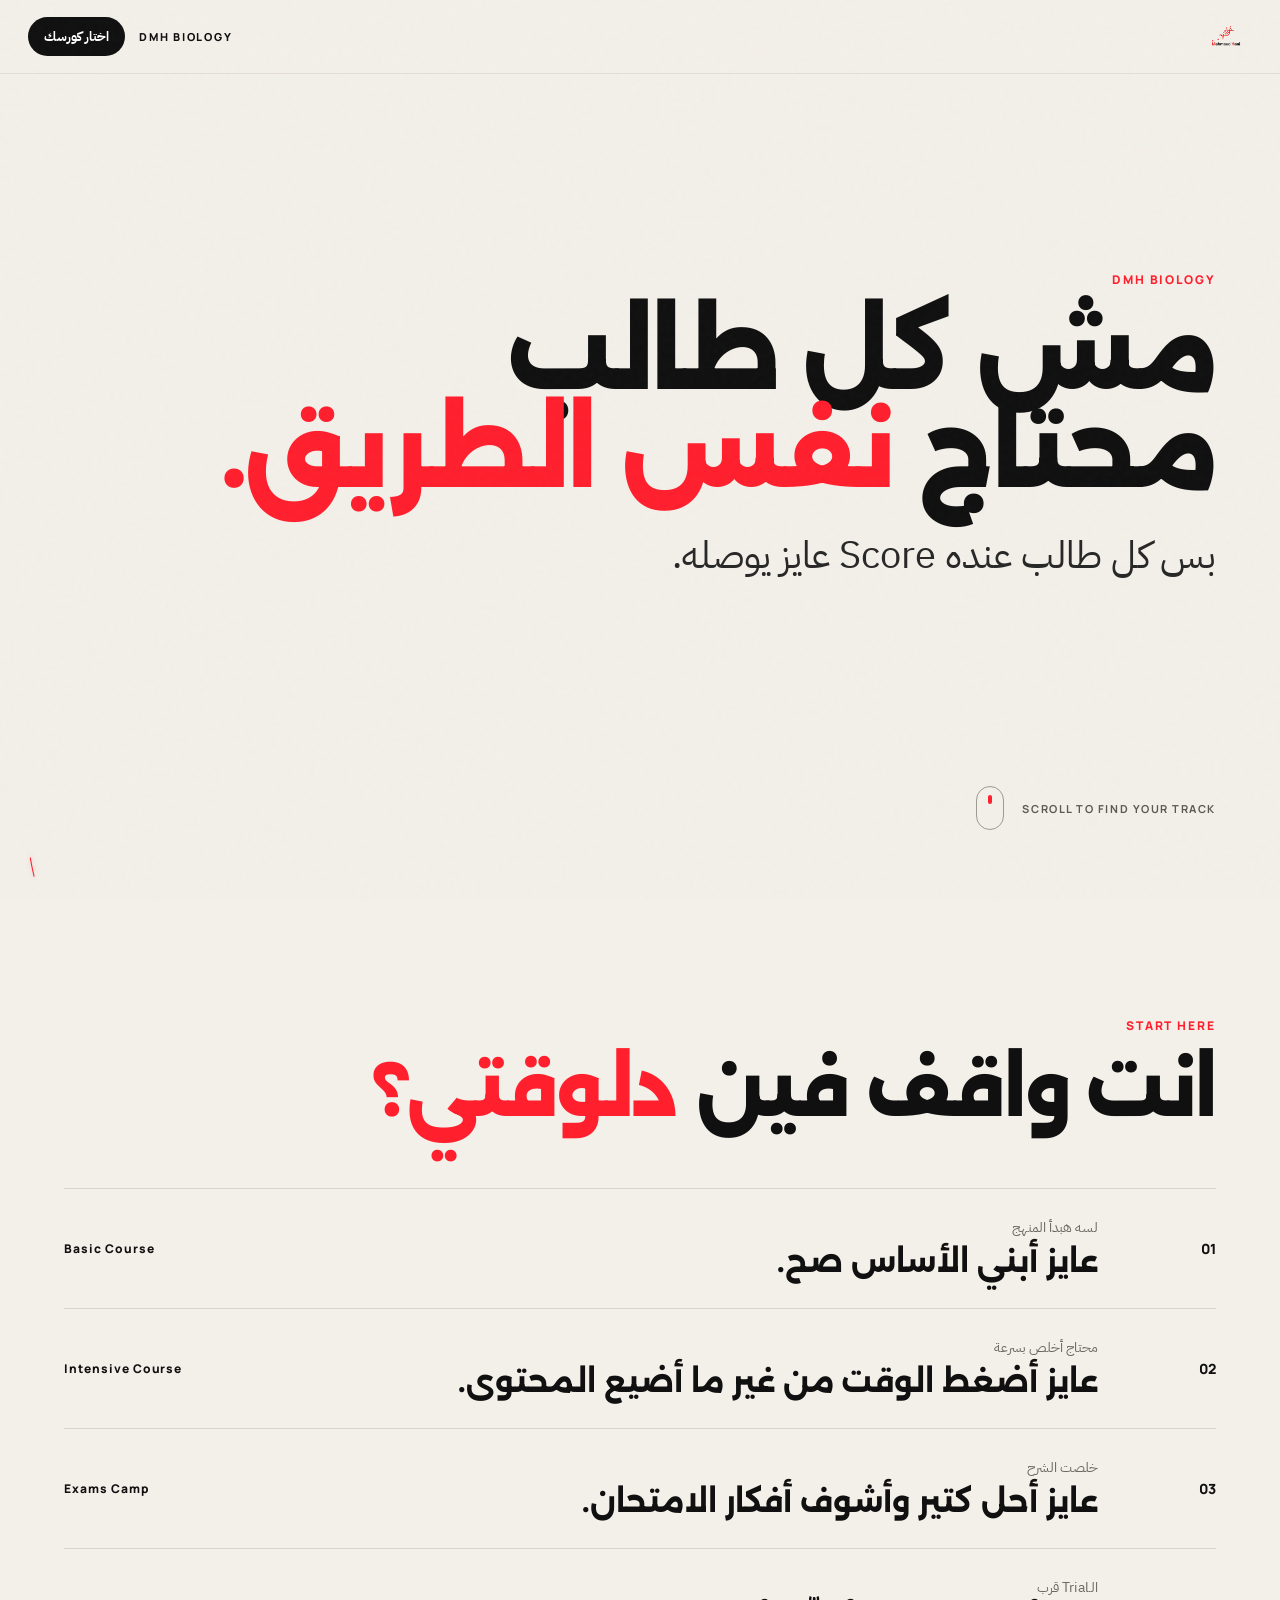
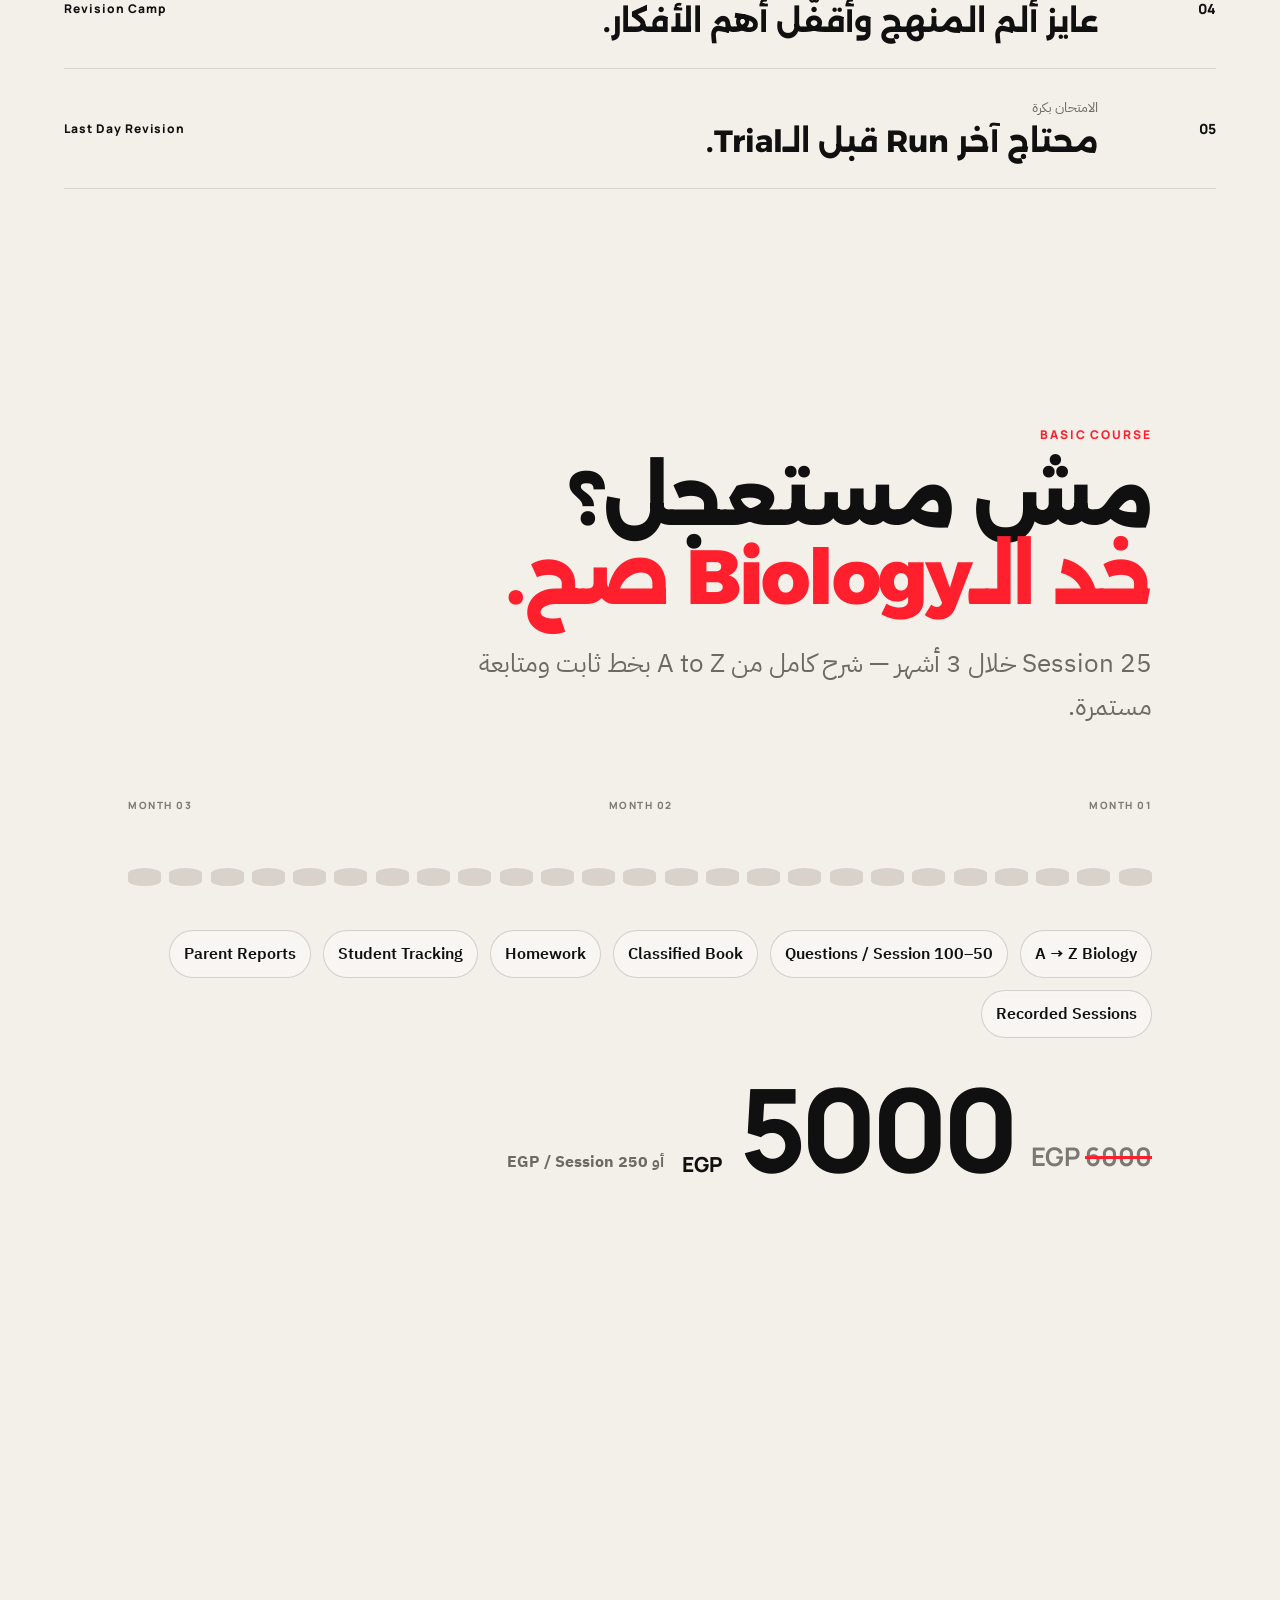
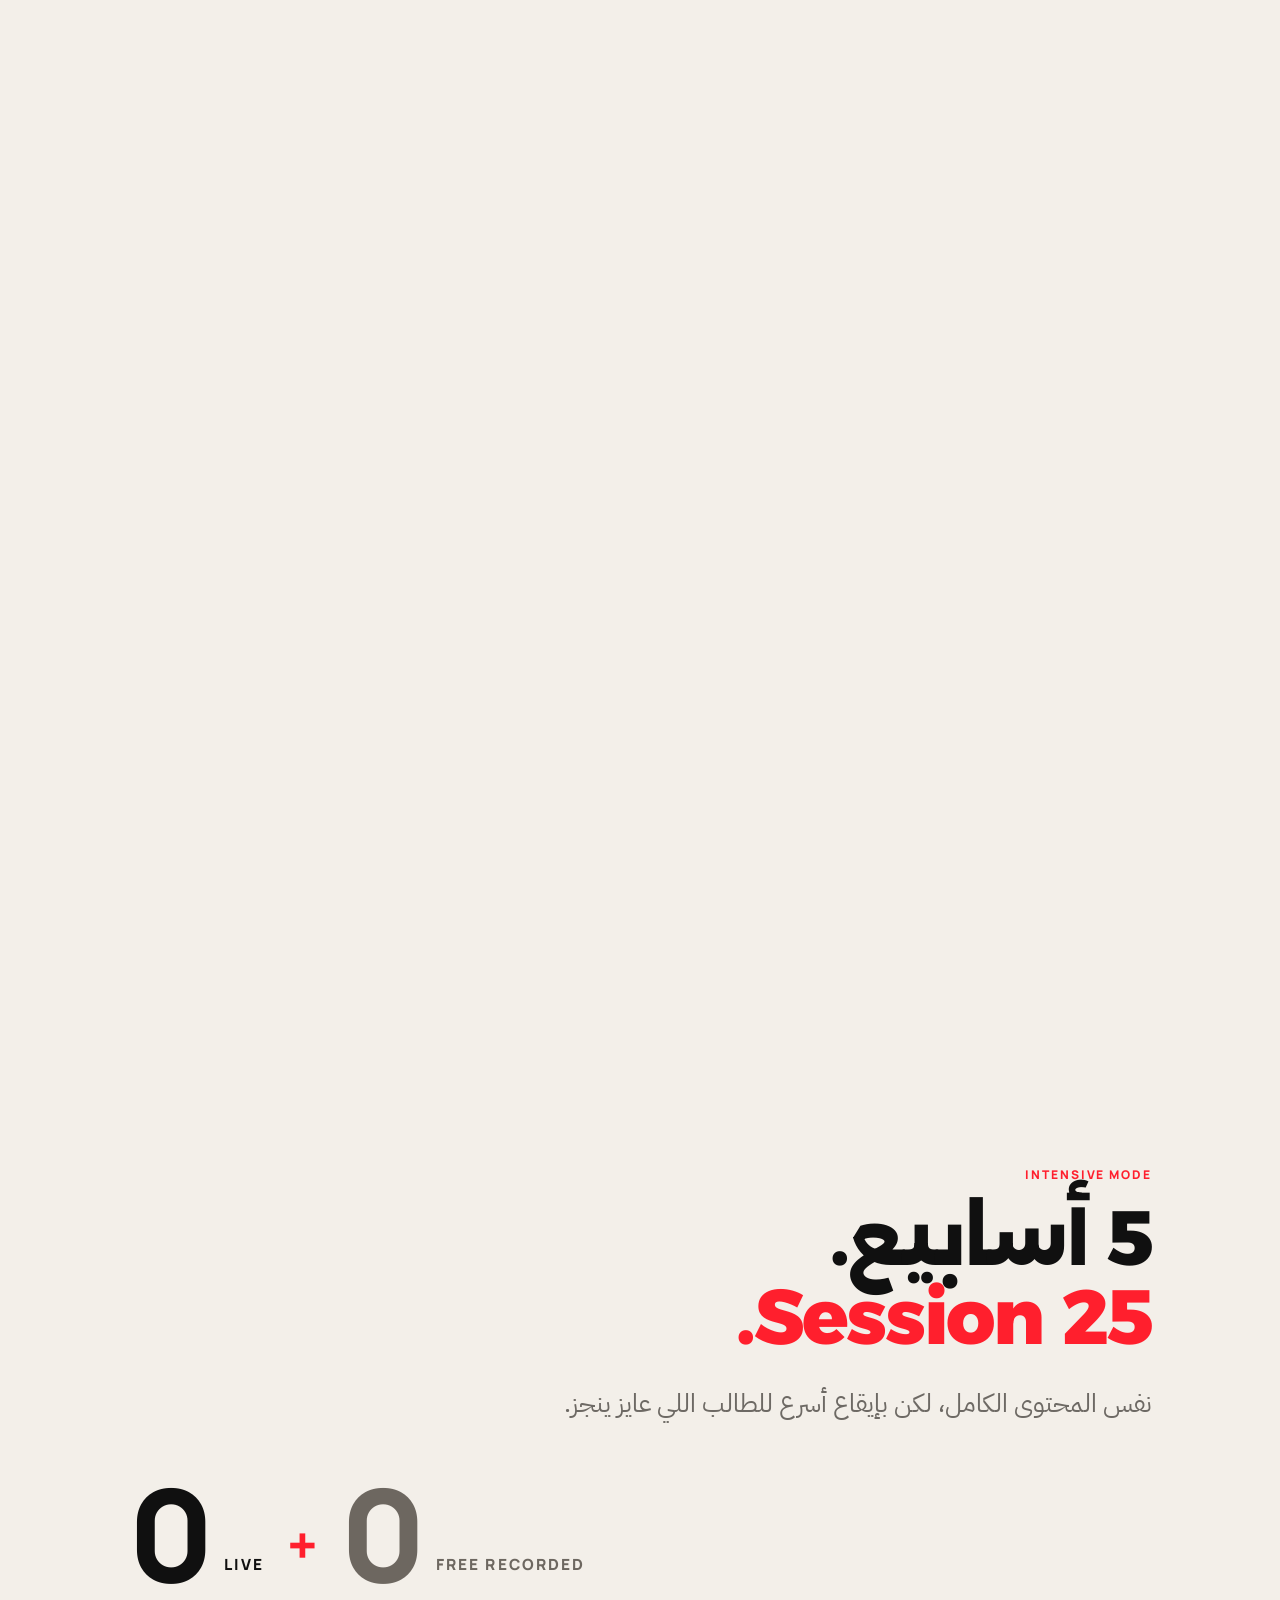
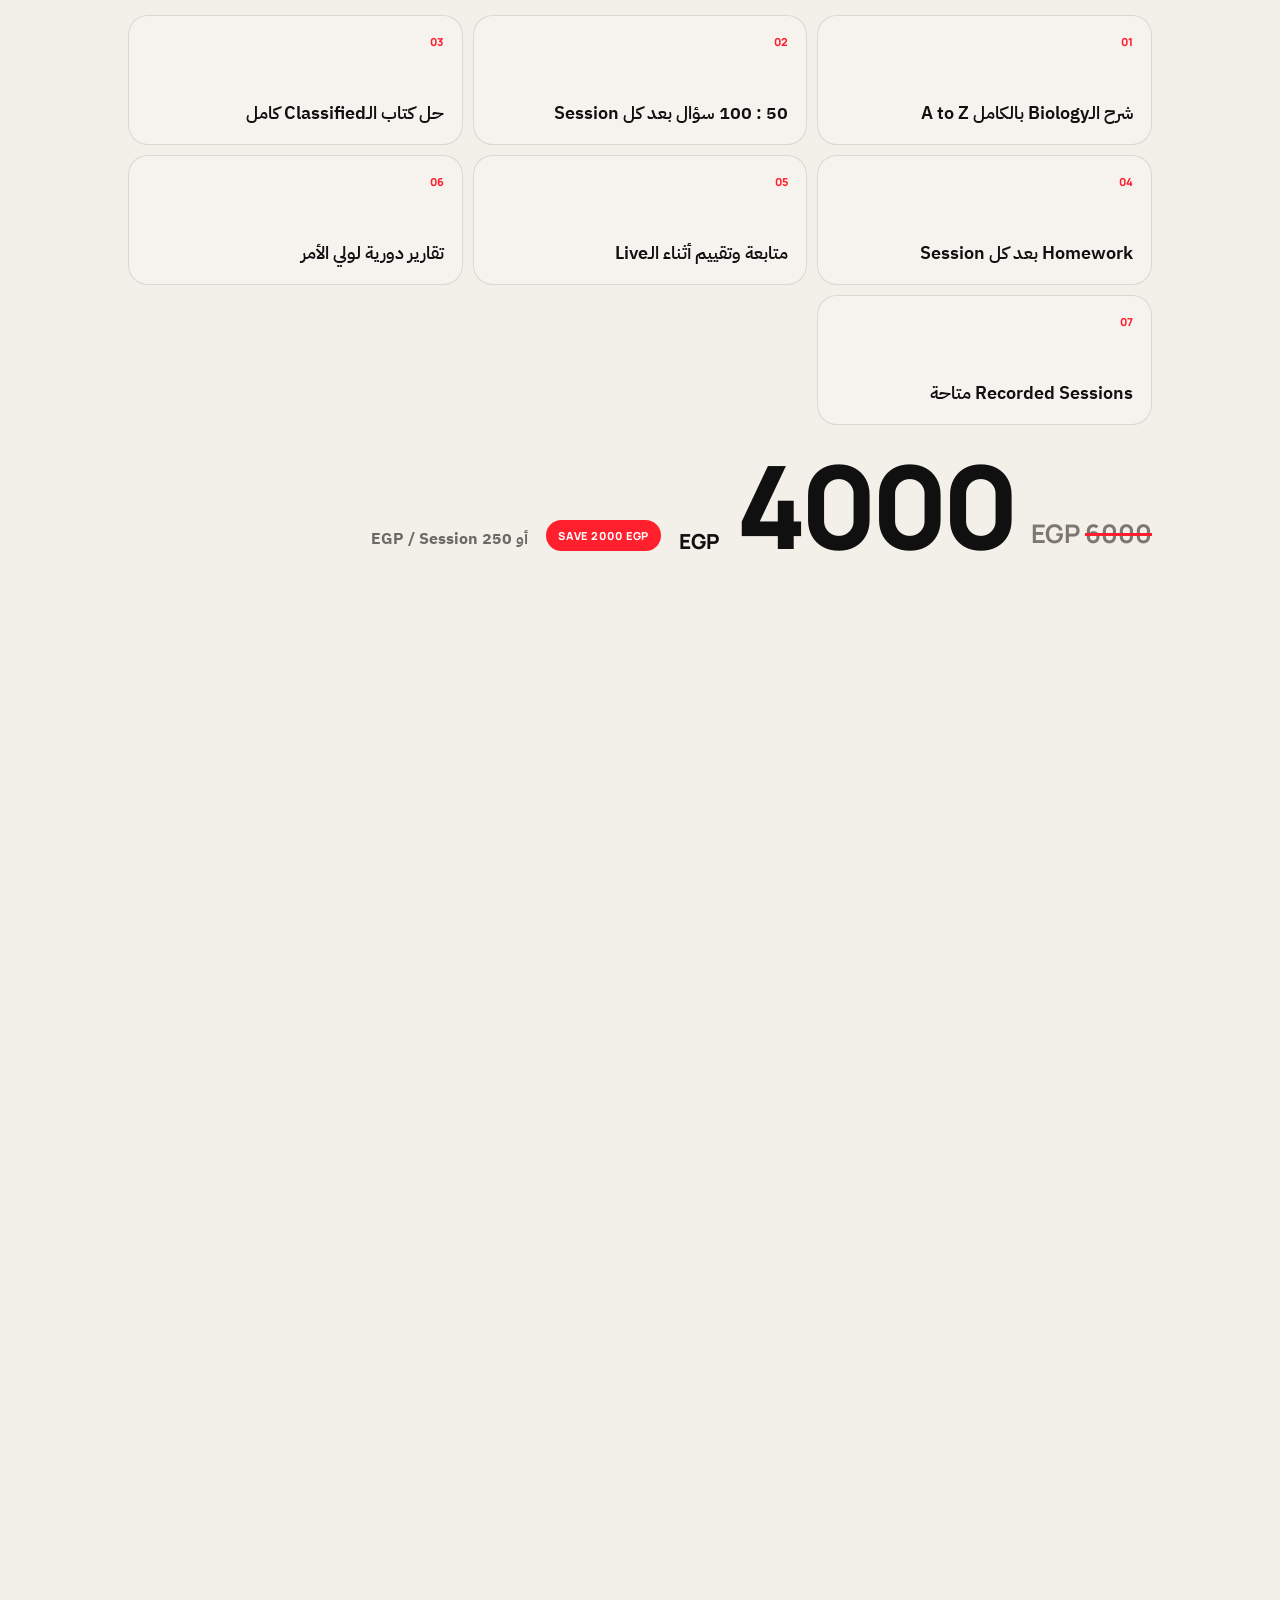
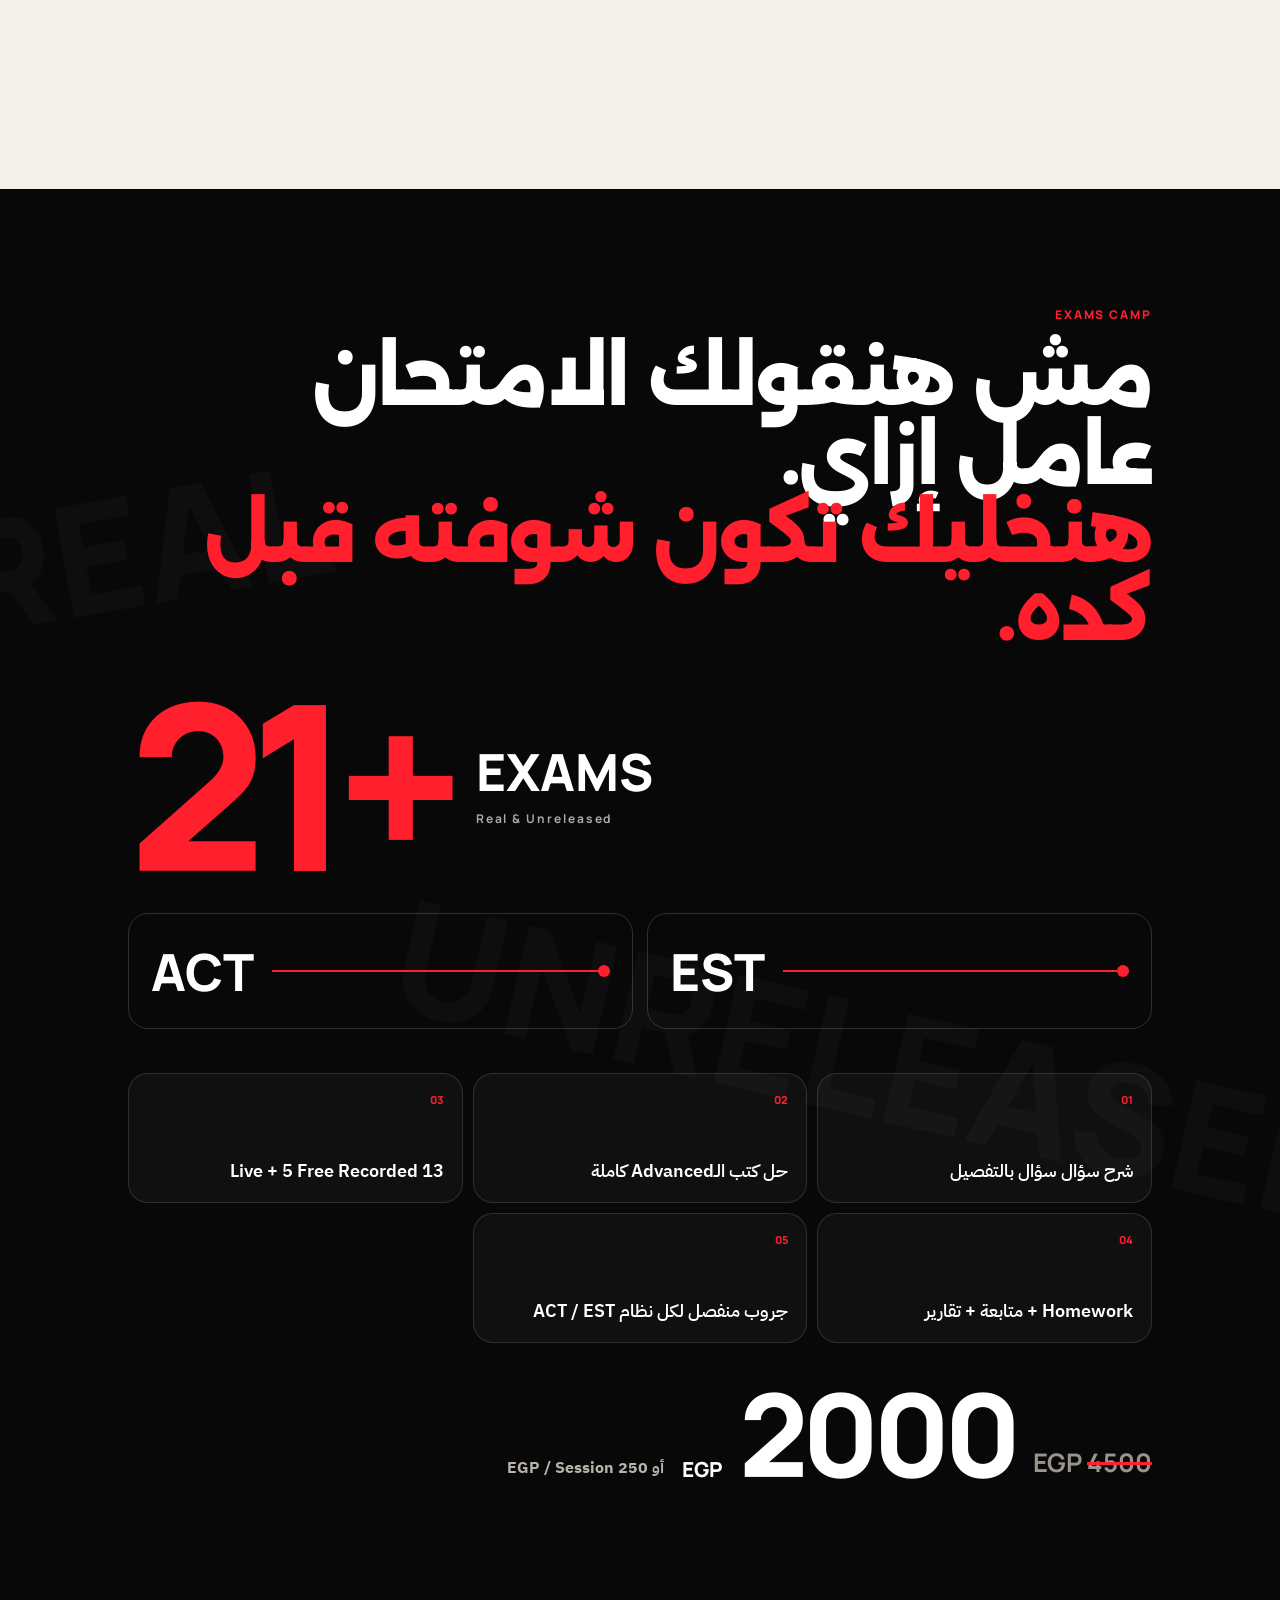
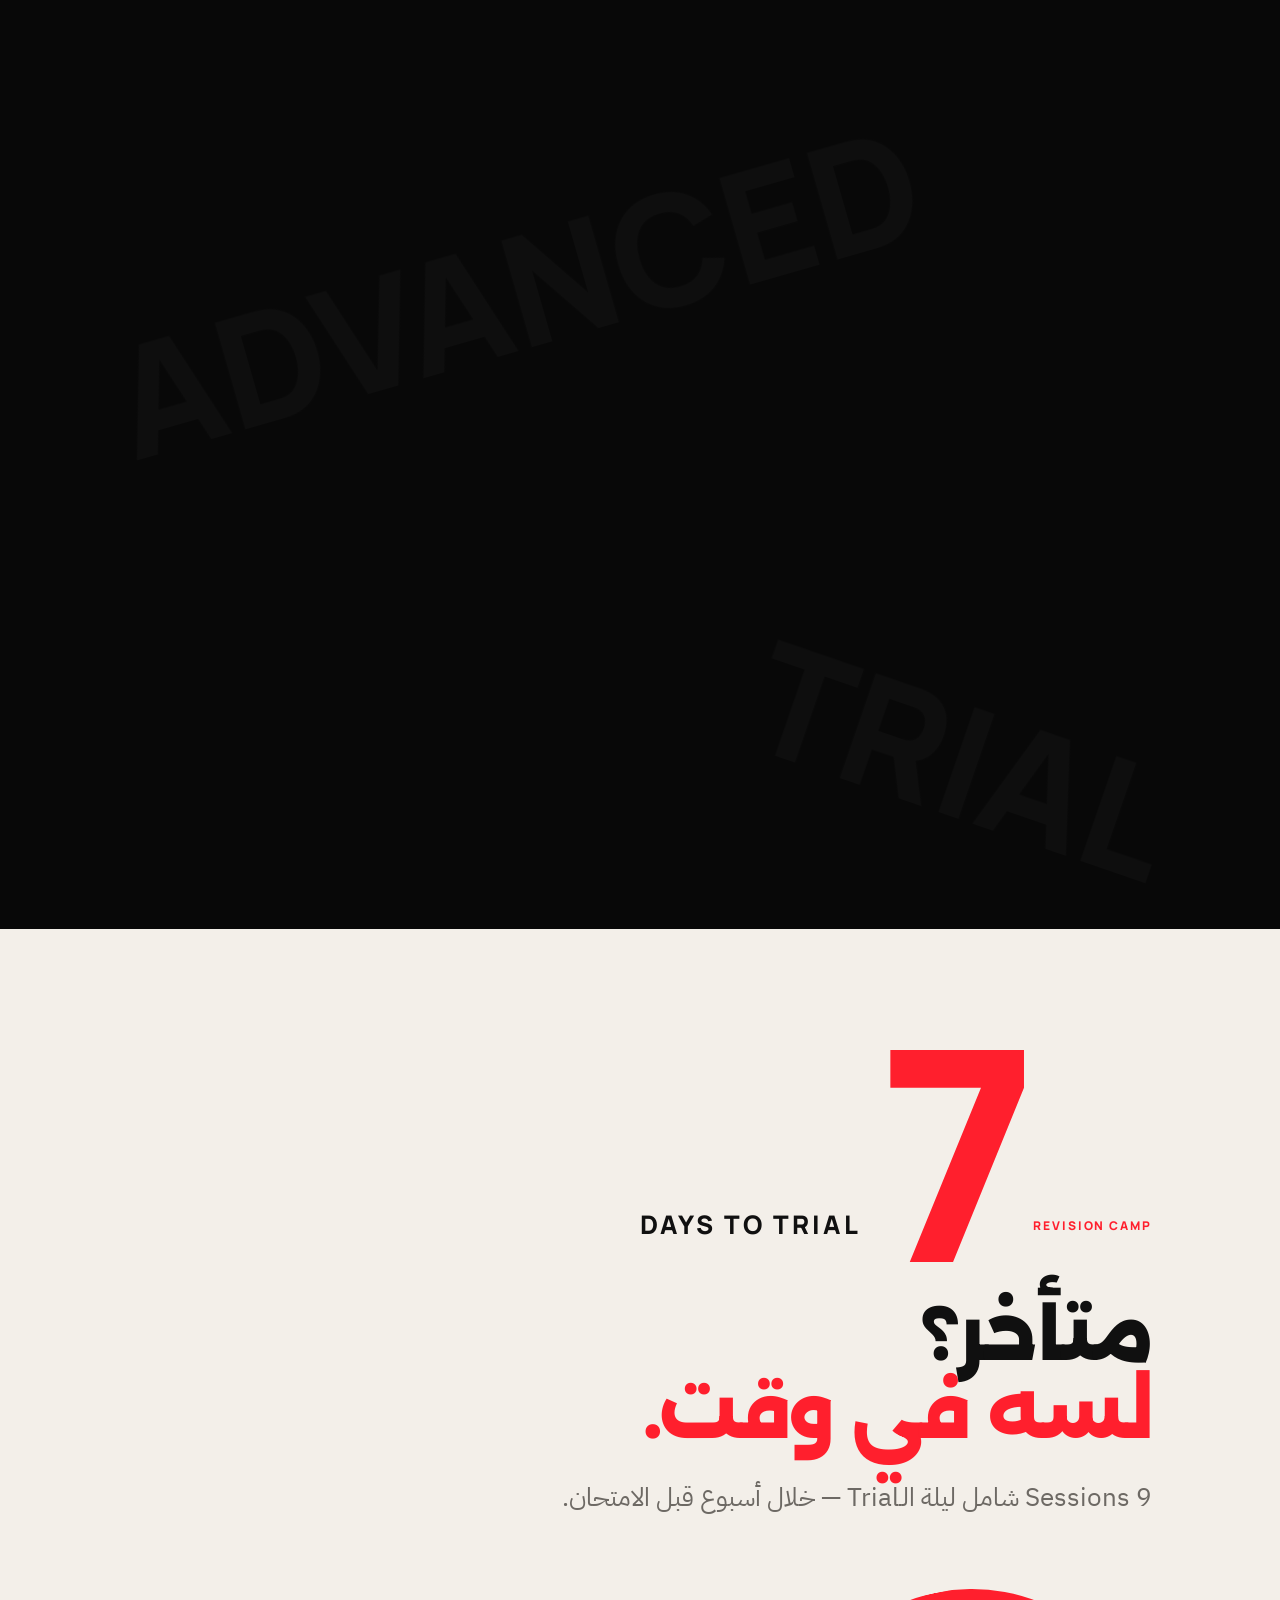
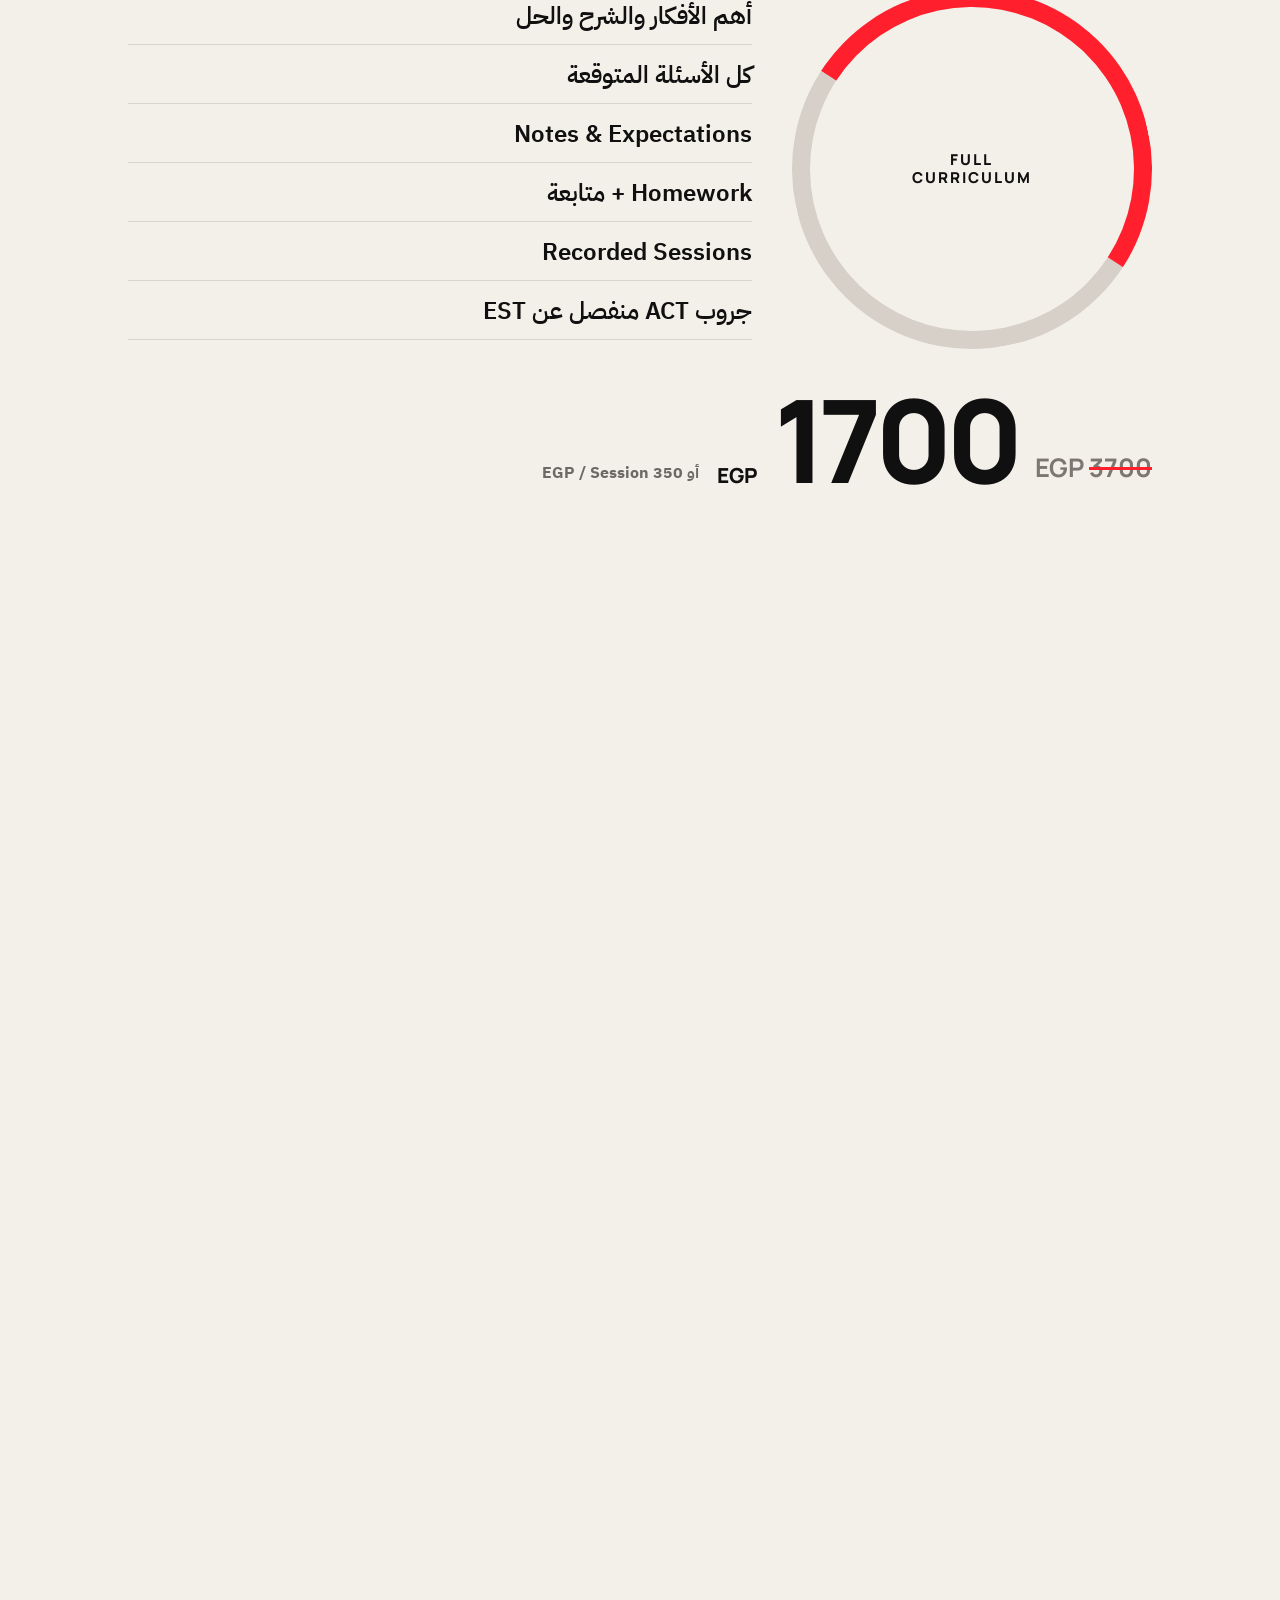
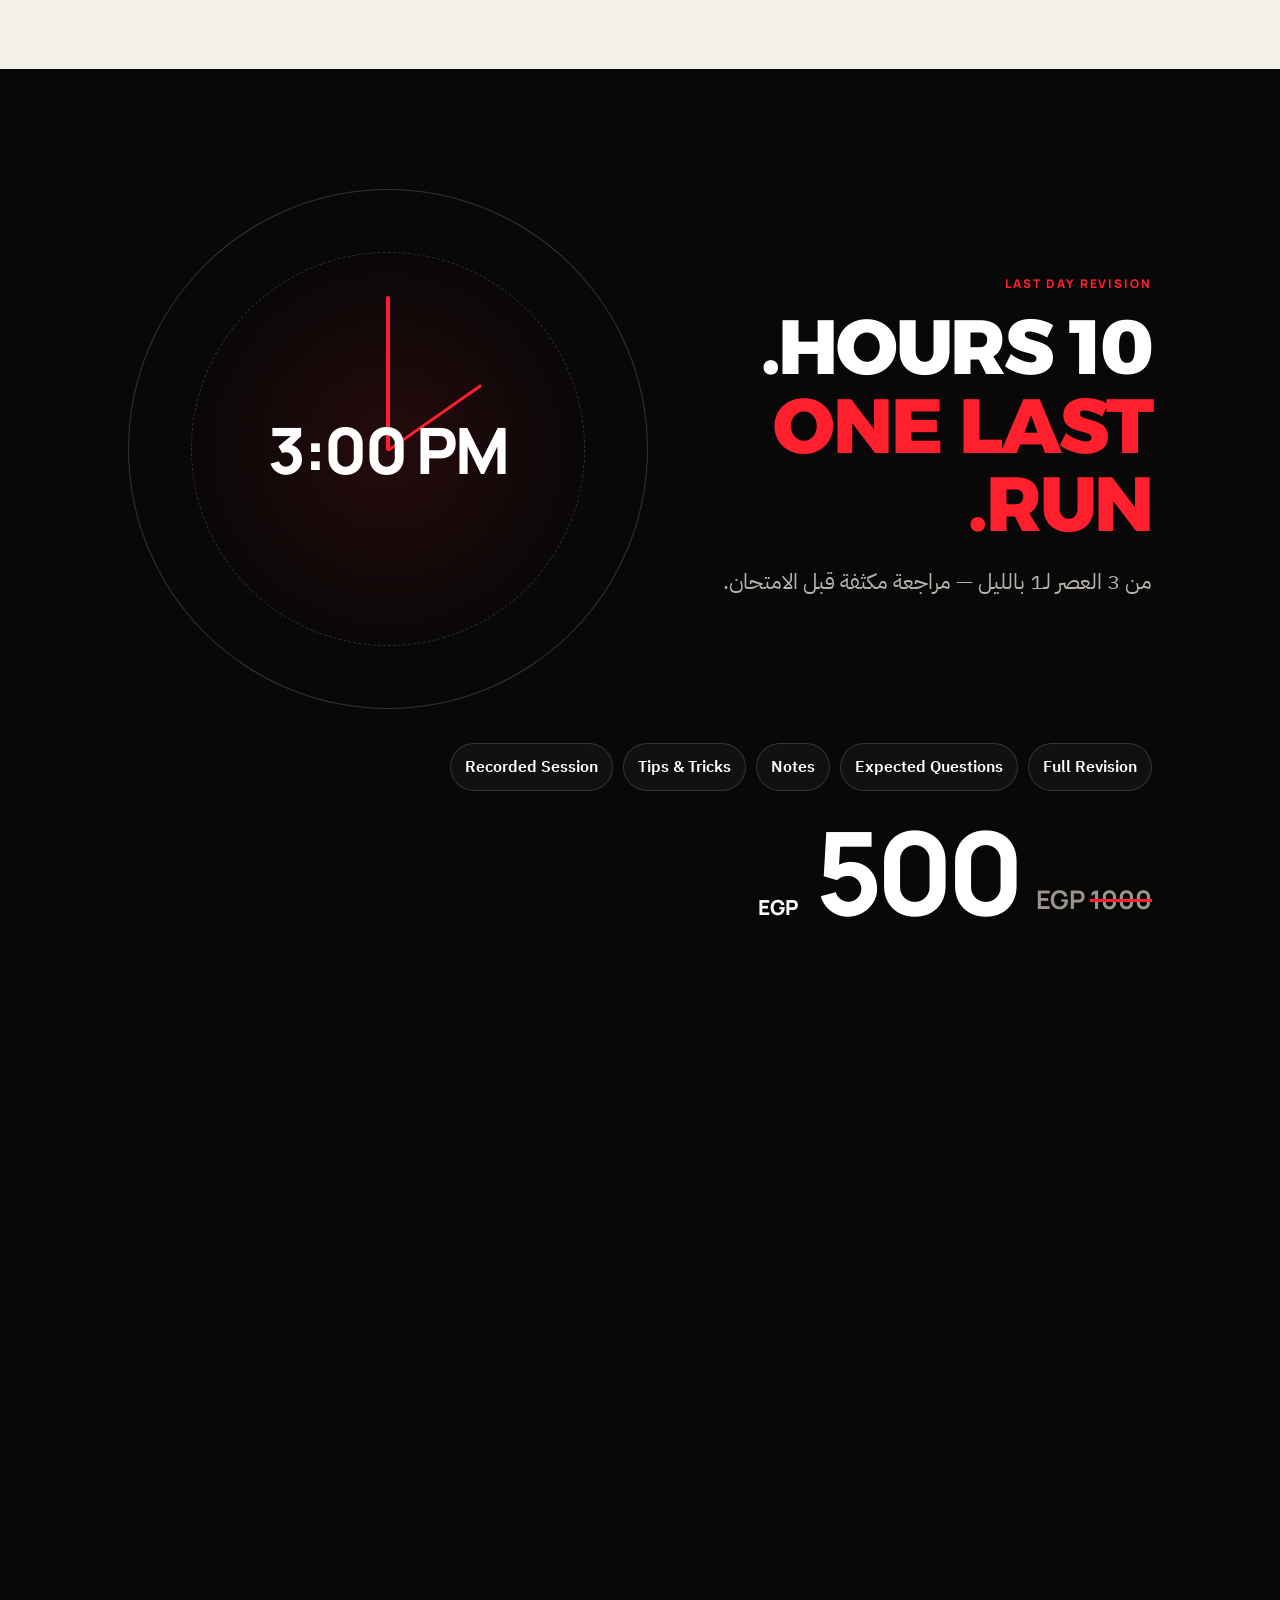
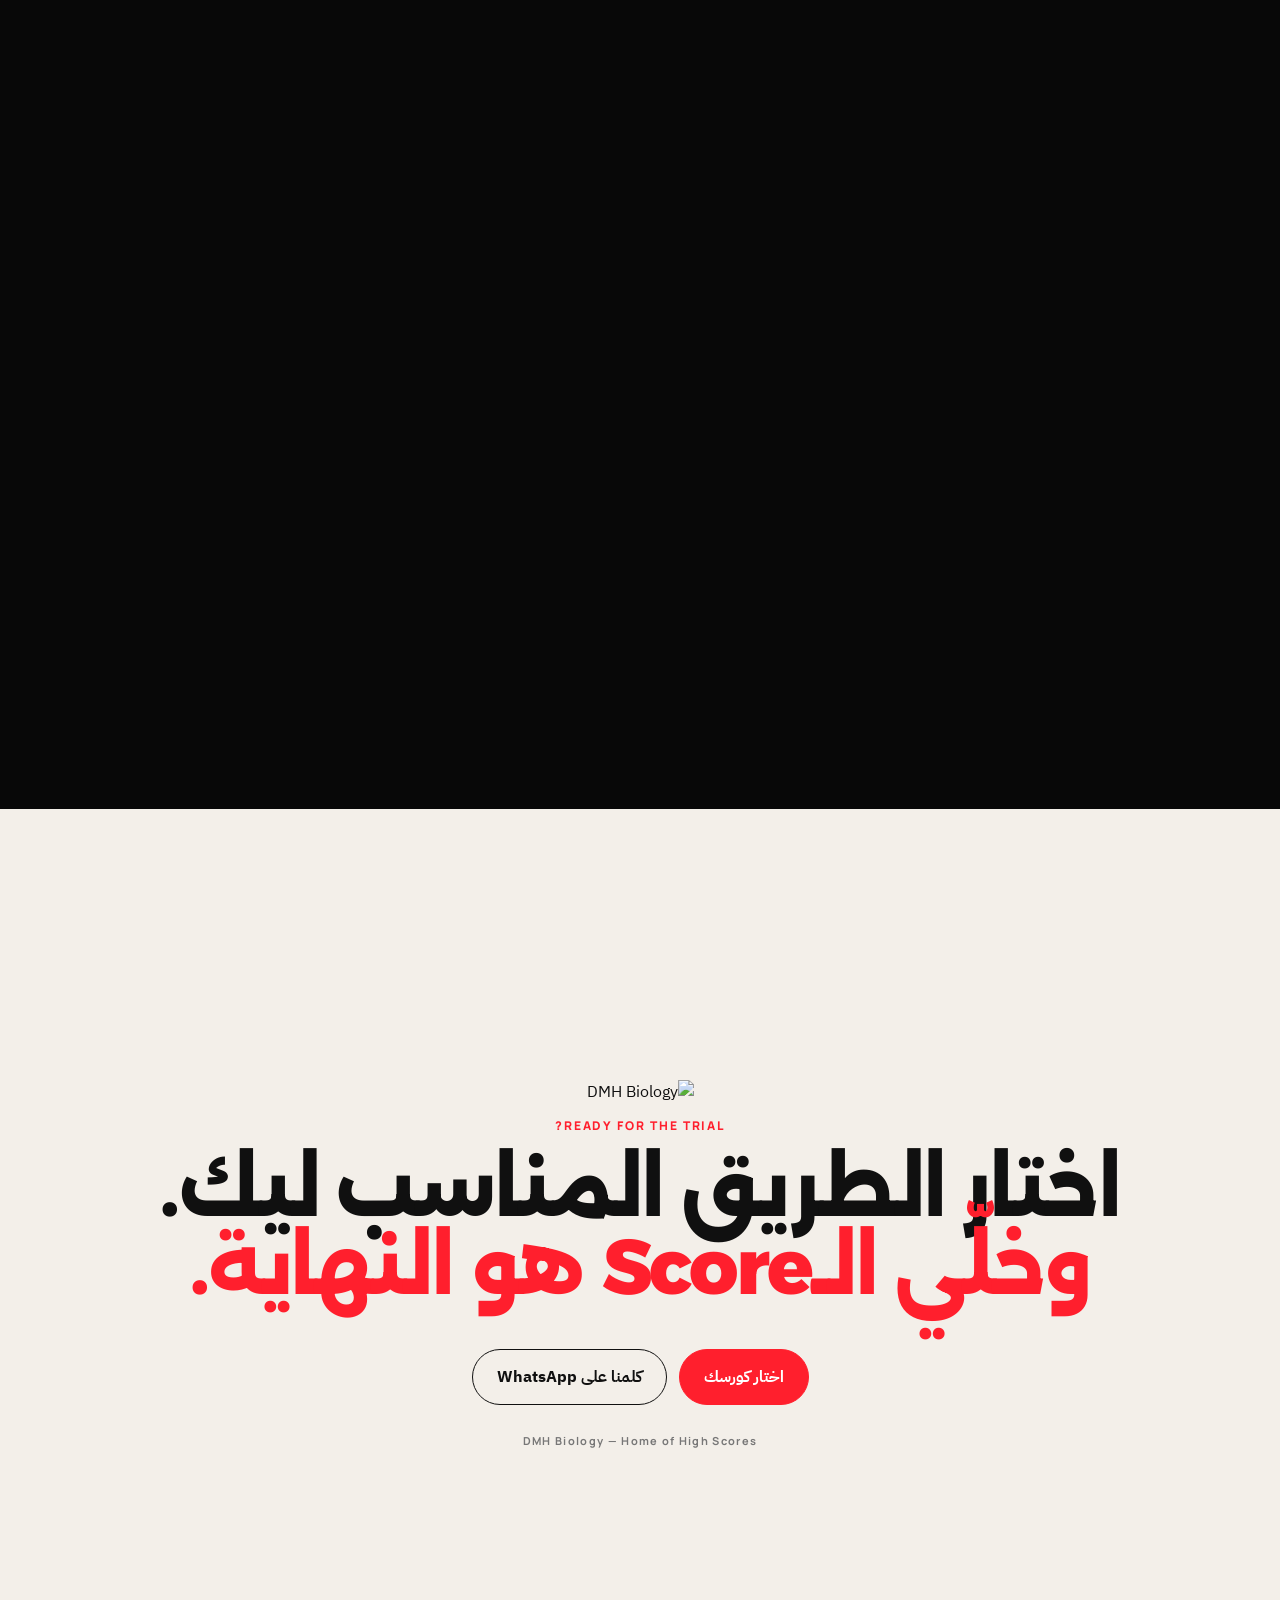
==== commit c891bec9: "Update index.html" ====
--- a/index.html
+++ b/index.html
@@ -18,7 +18,7 @@
 
   <header class="topbar">
     <a class="brand" href="#hero" aria-label="DMH Biology">
-      <img src="assets/dmh-logo.png" alt="DMH Biology logo" />
+      <img src="dmh-logo.png" alt="DMH Biology logo" />
     </a>
     <div class="topbar-right">
       <span class="micro">DMH BIOLOGY</span>
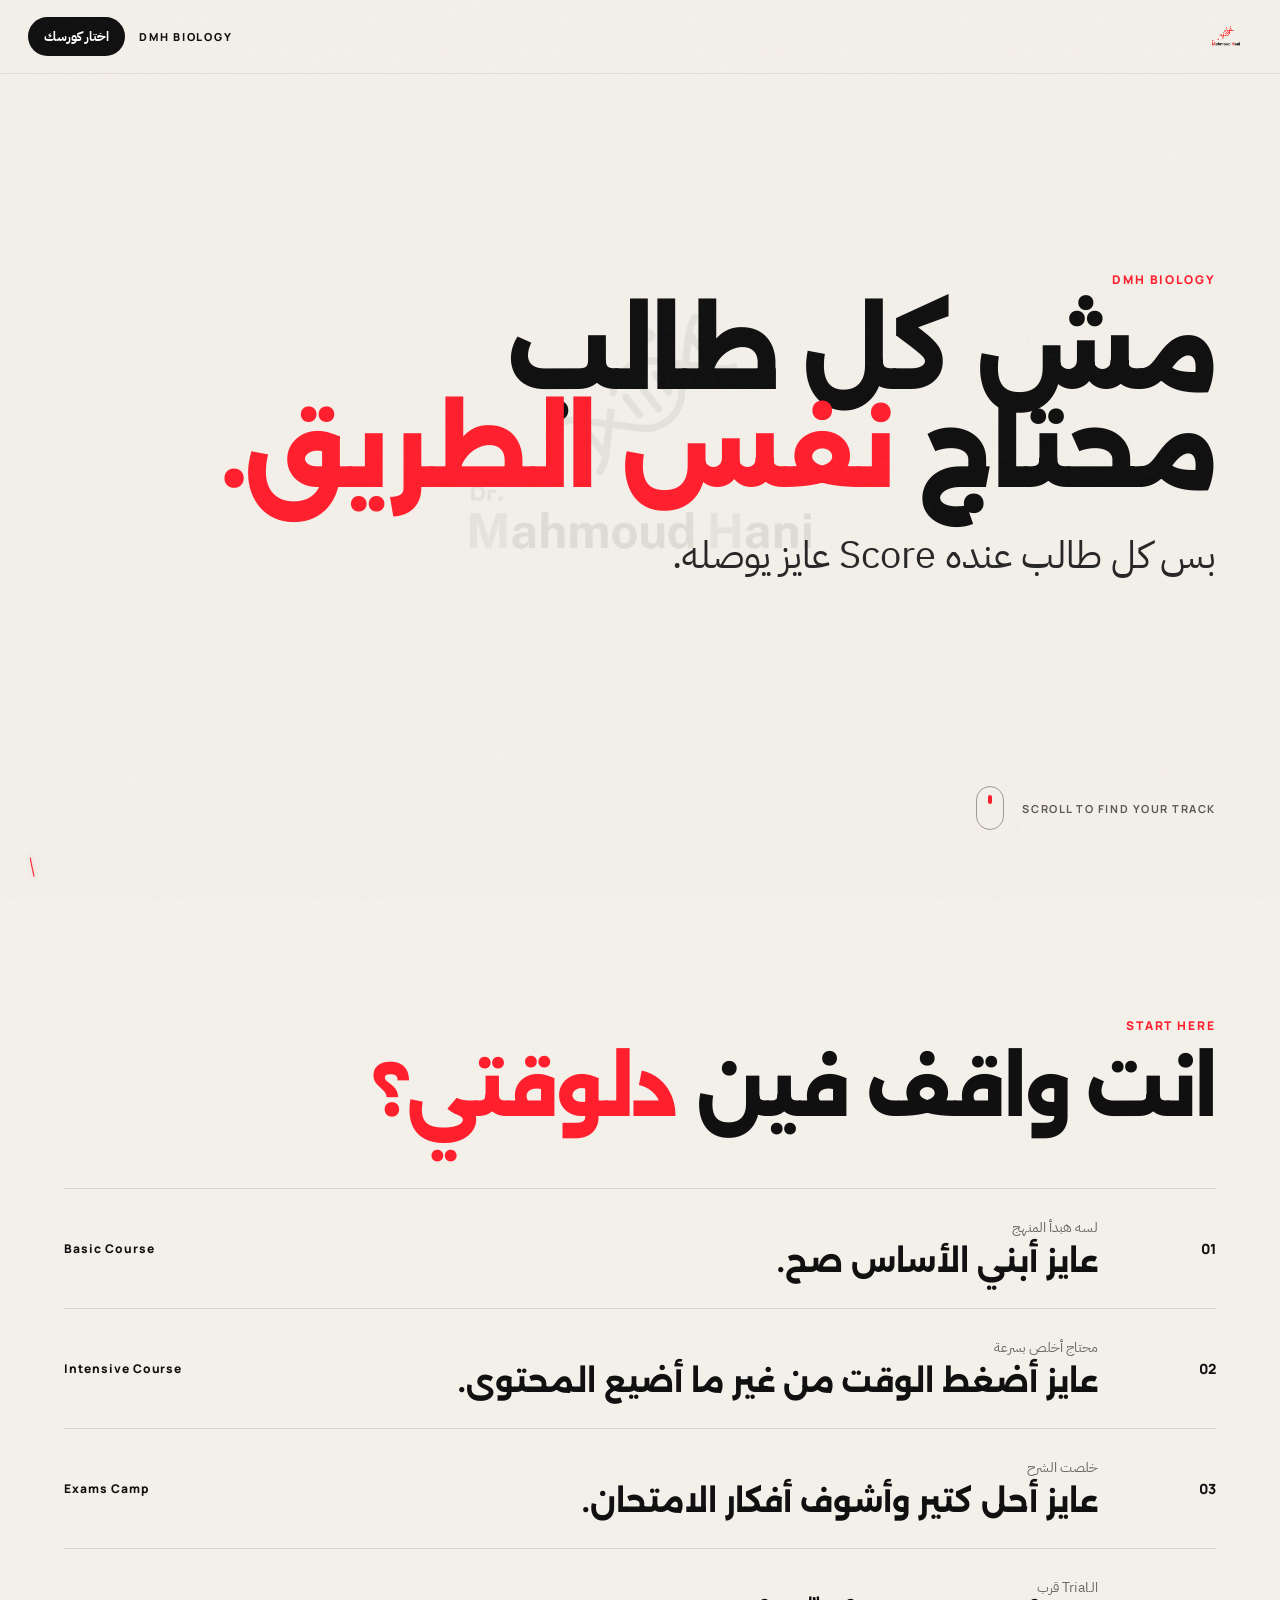
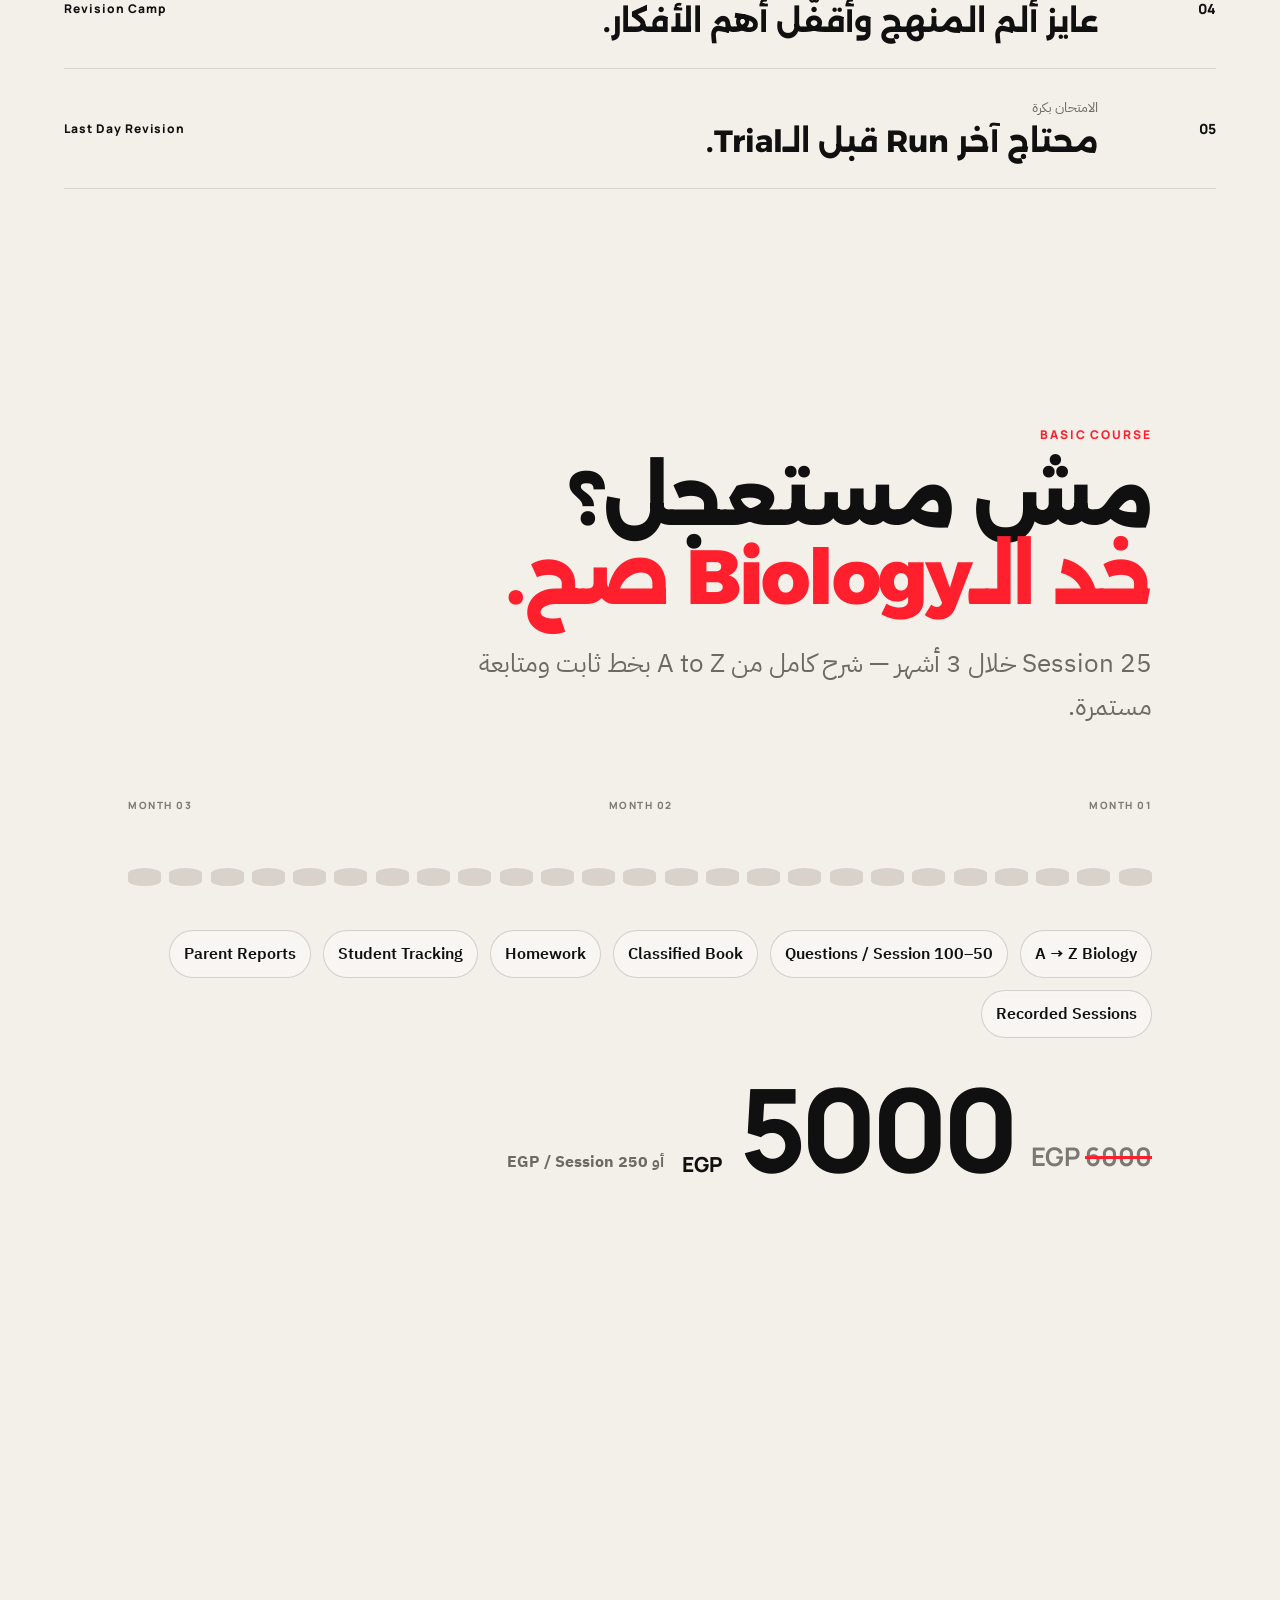
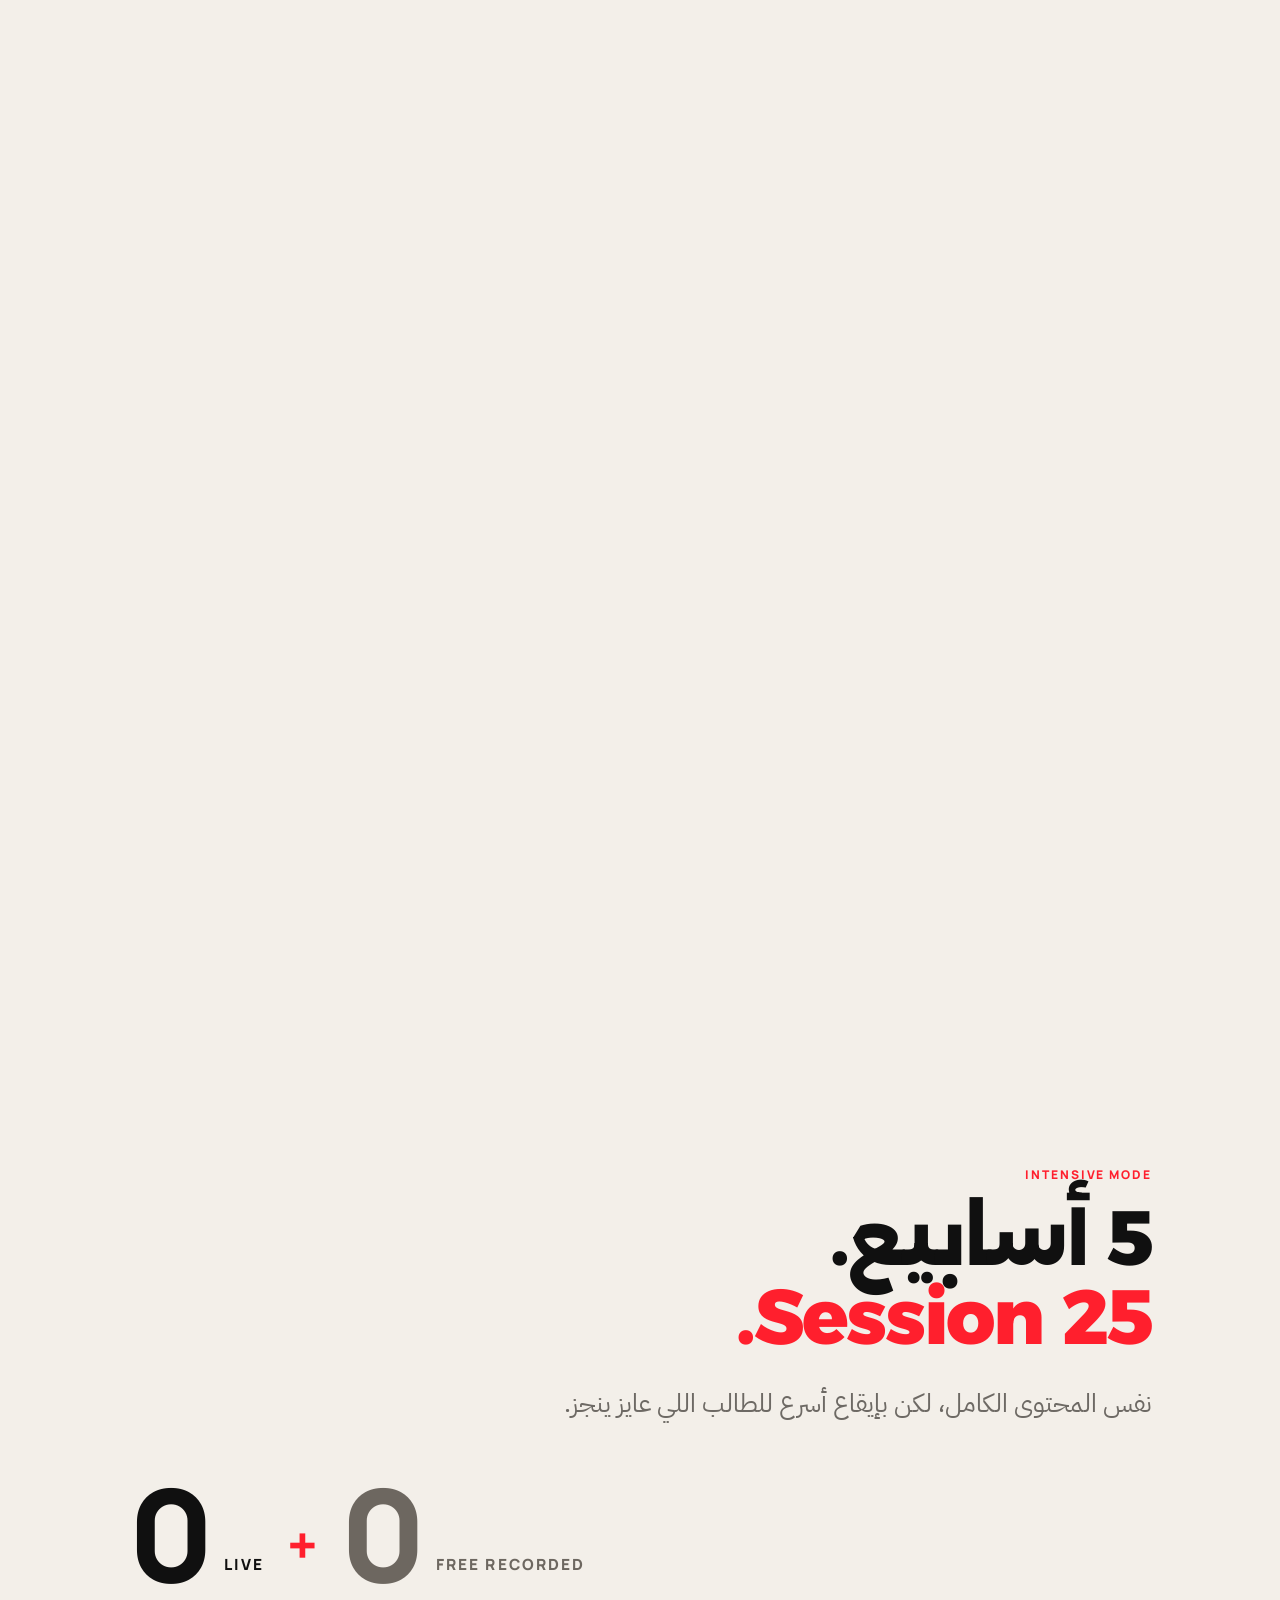
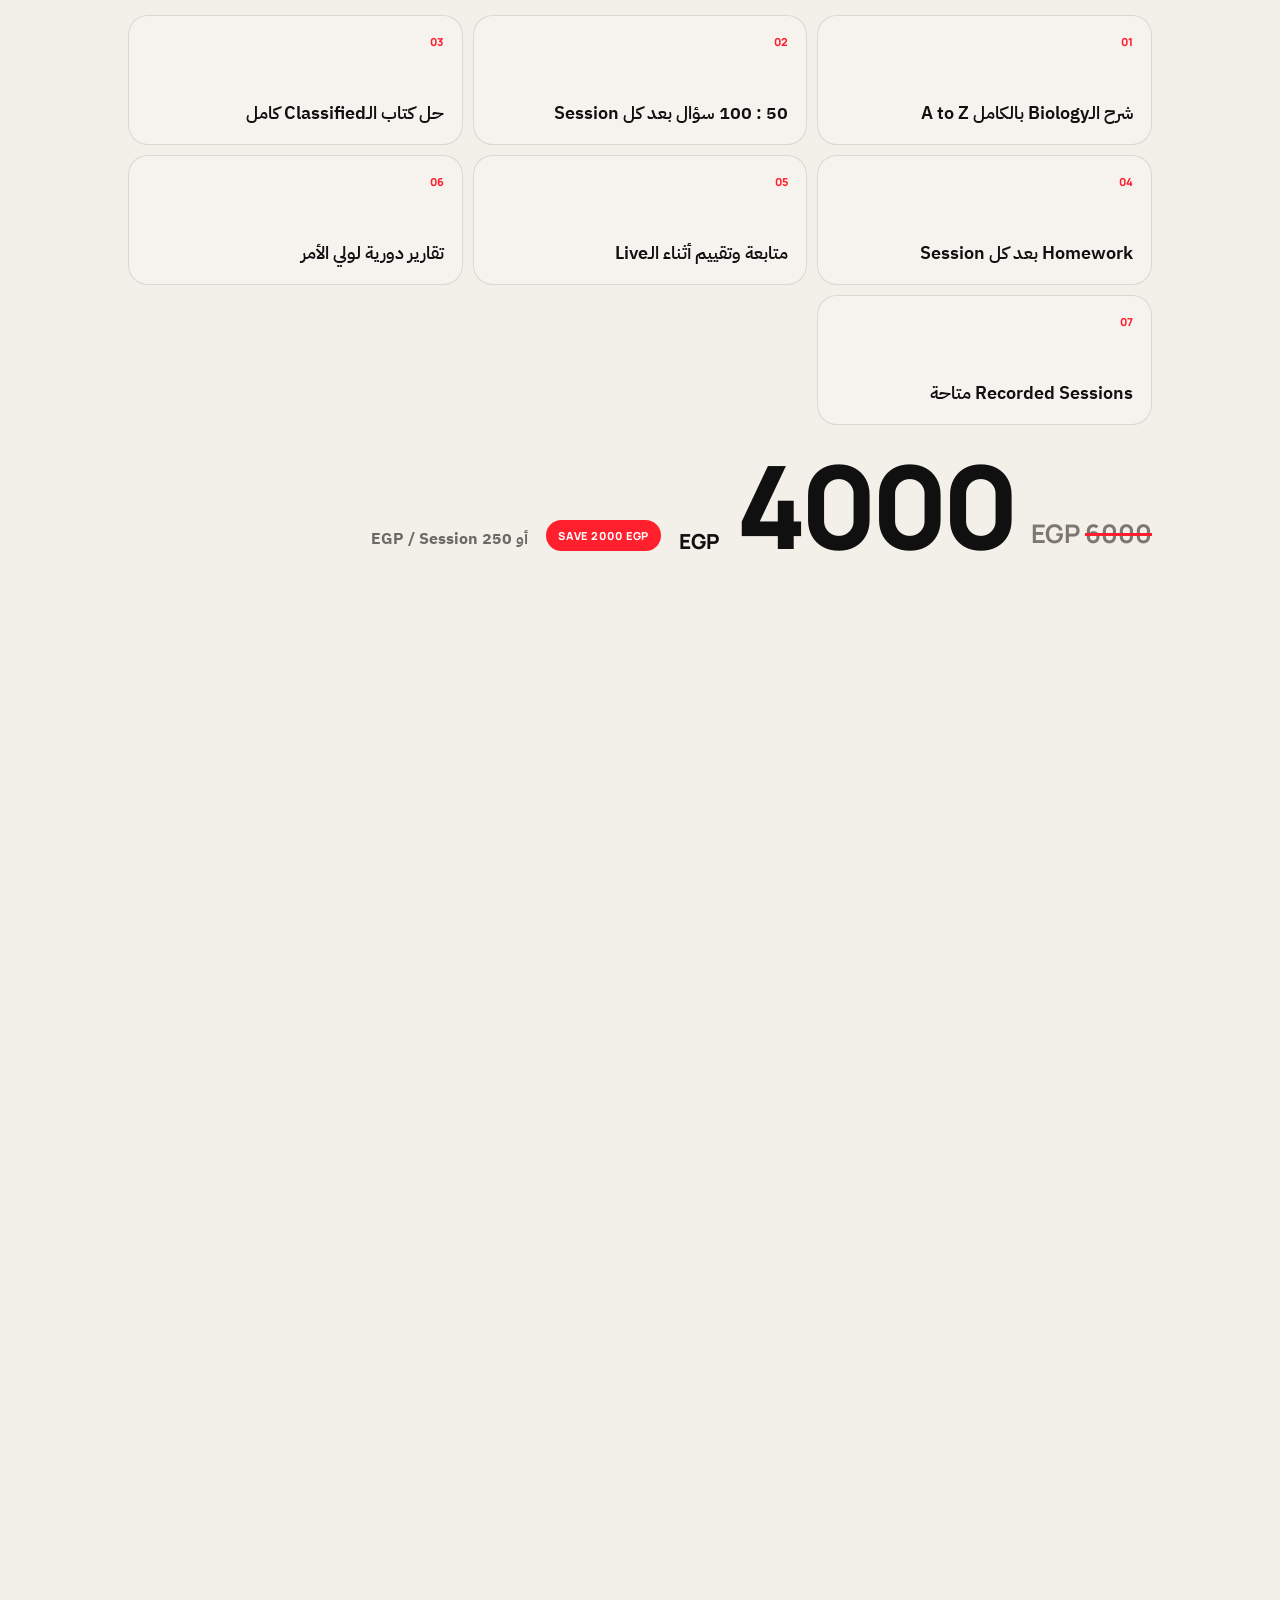
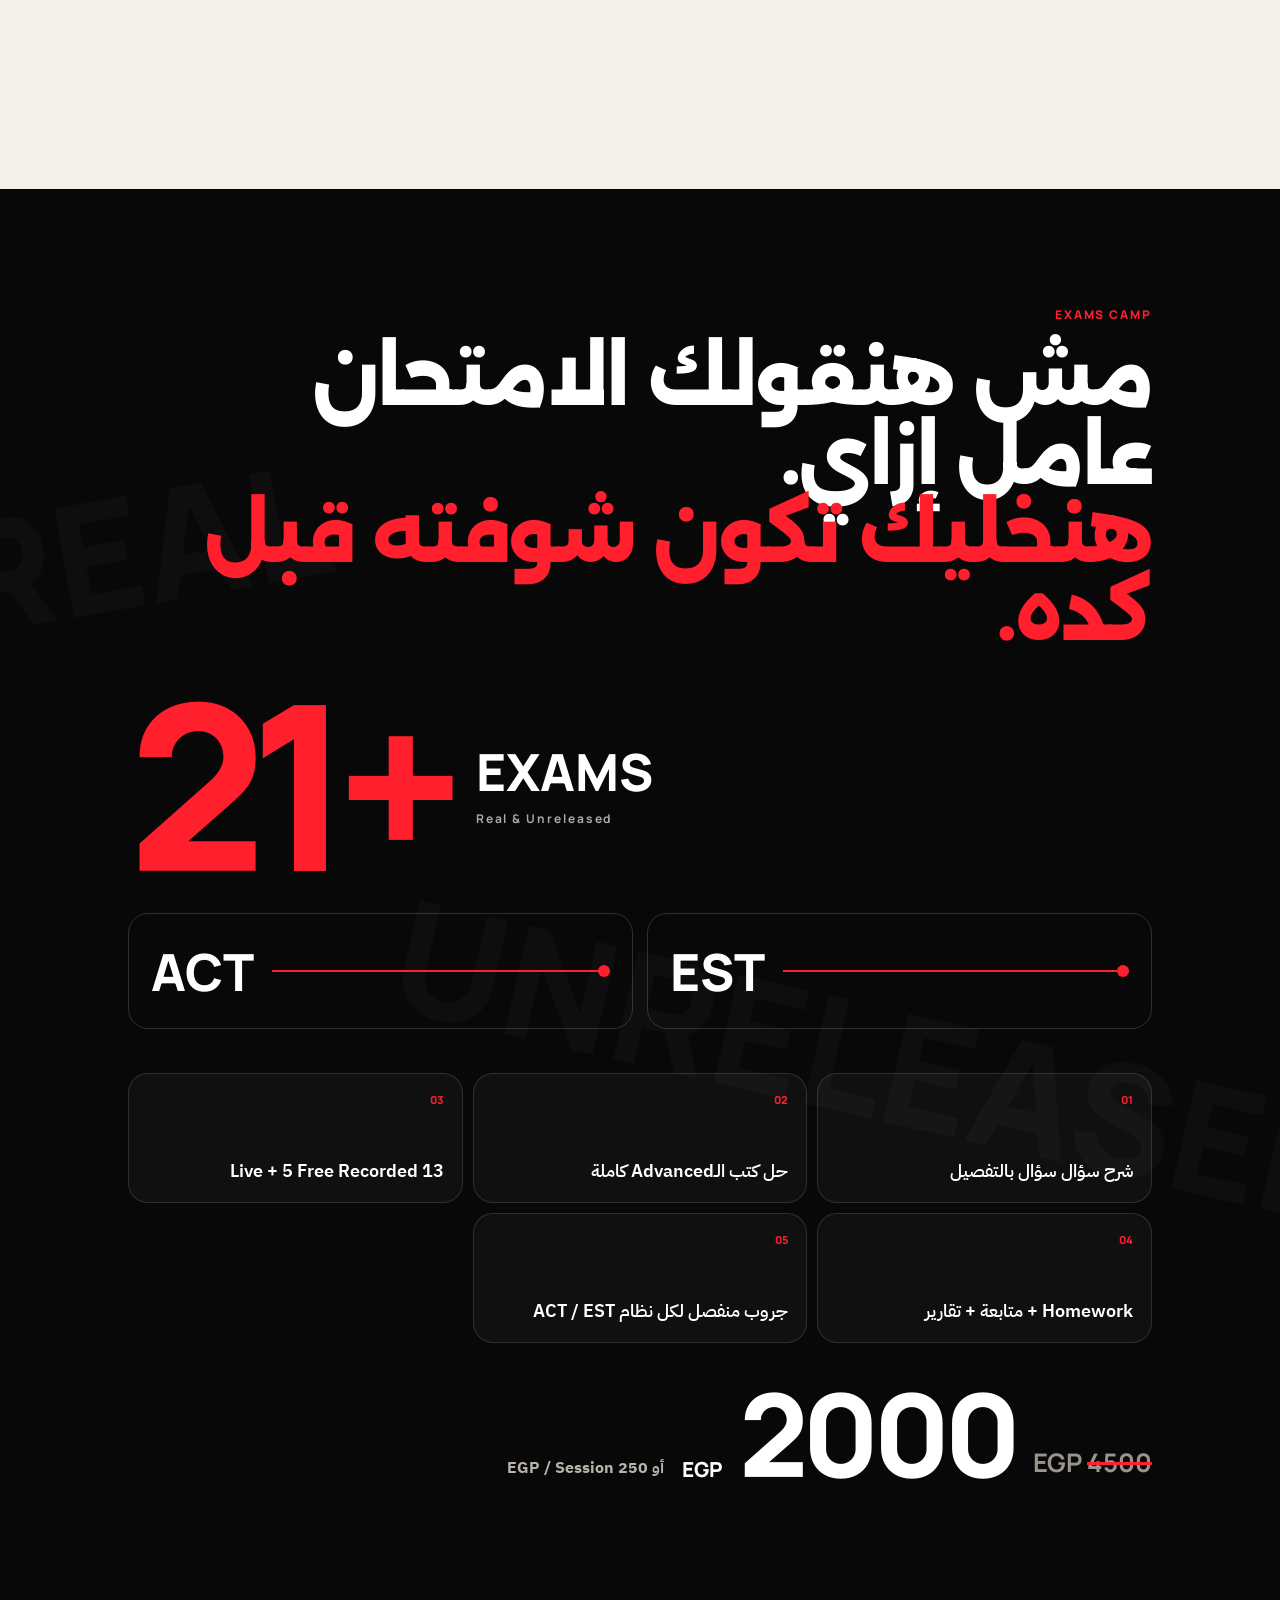
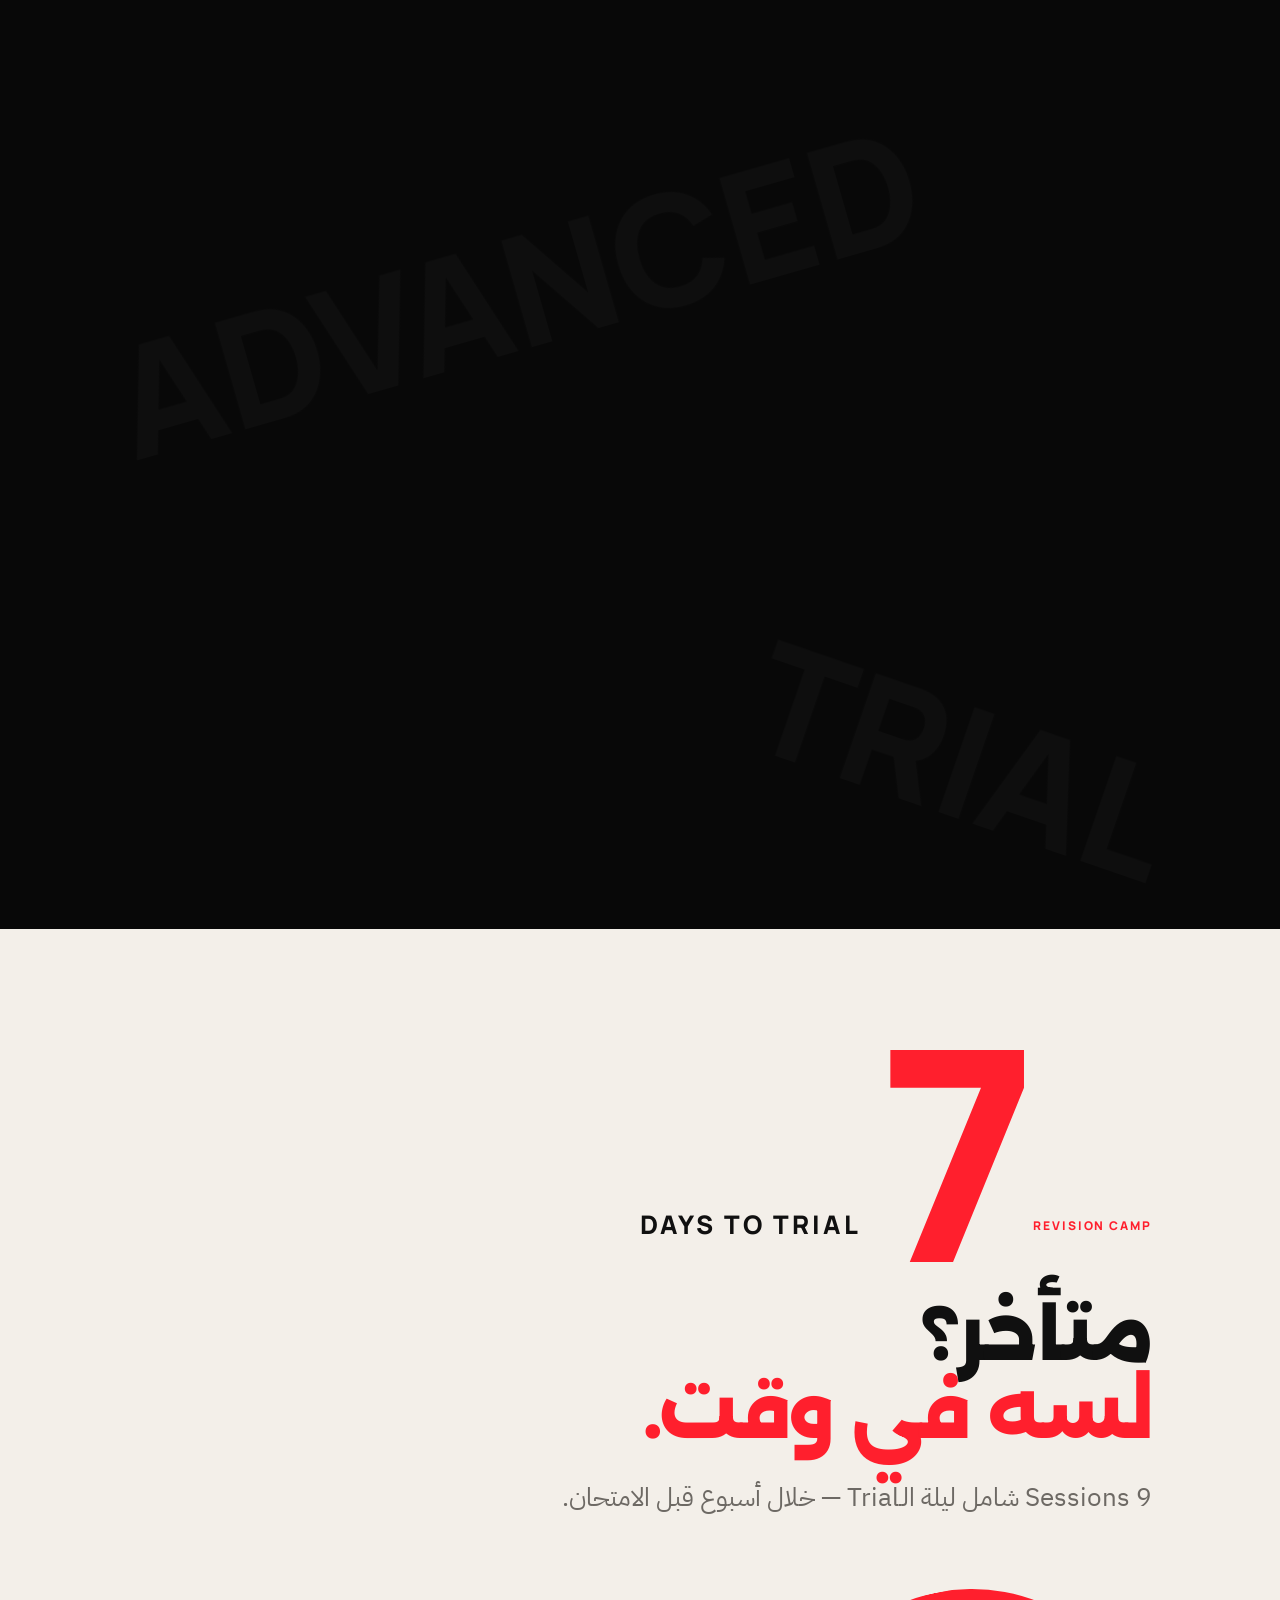
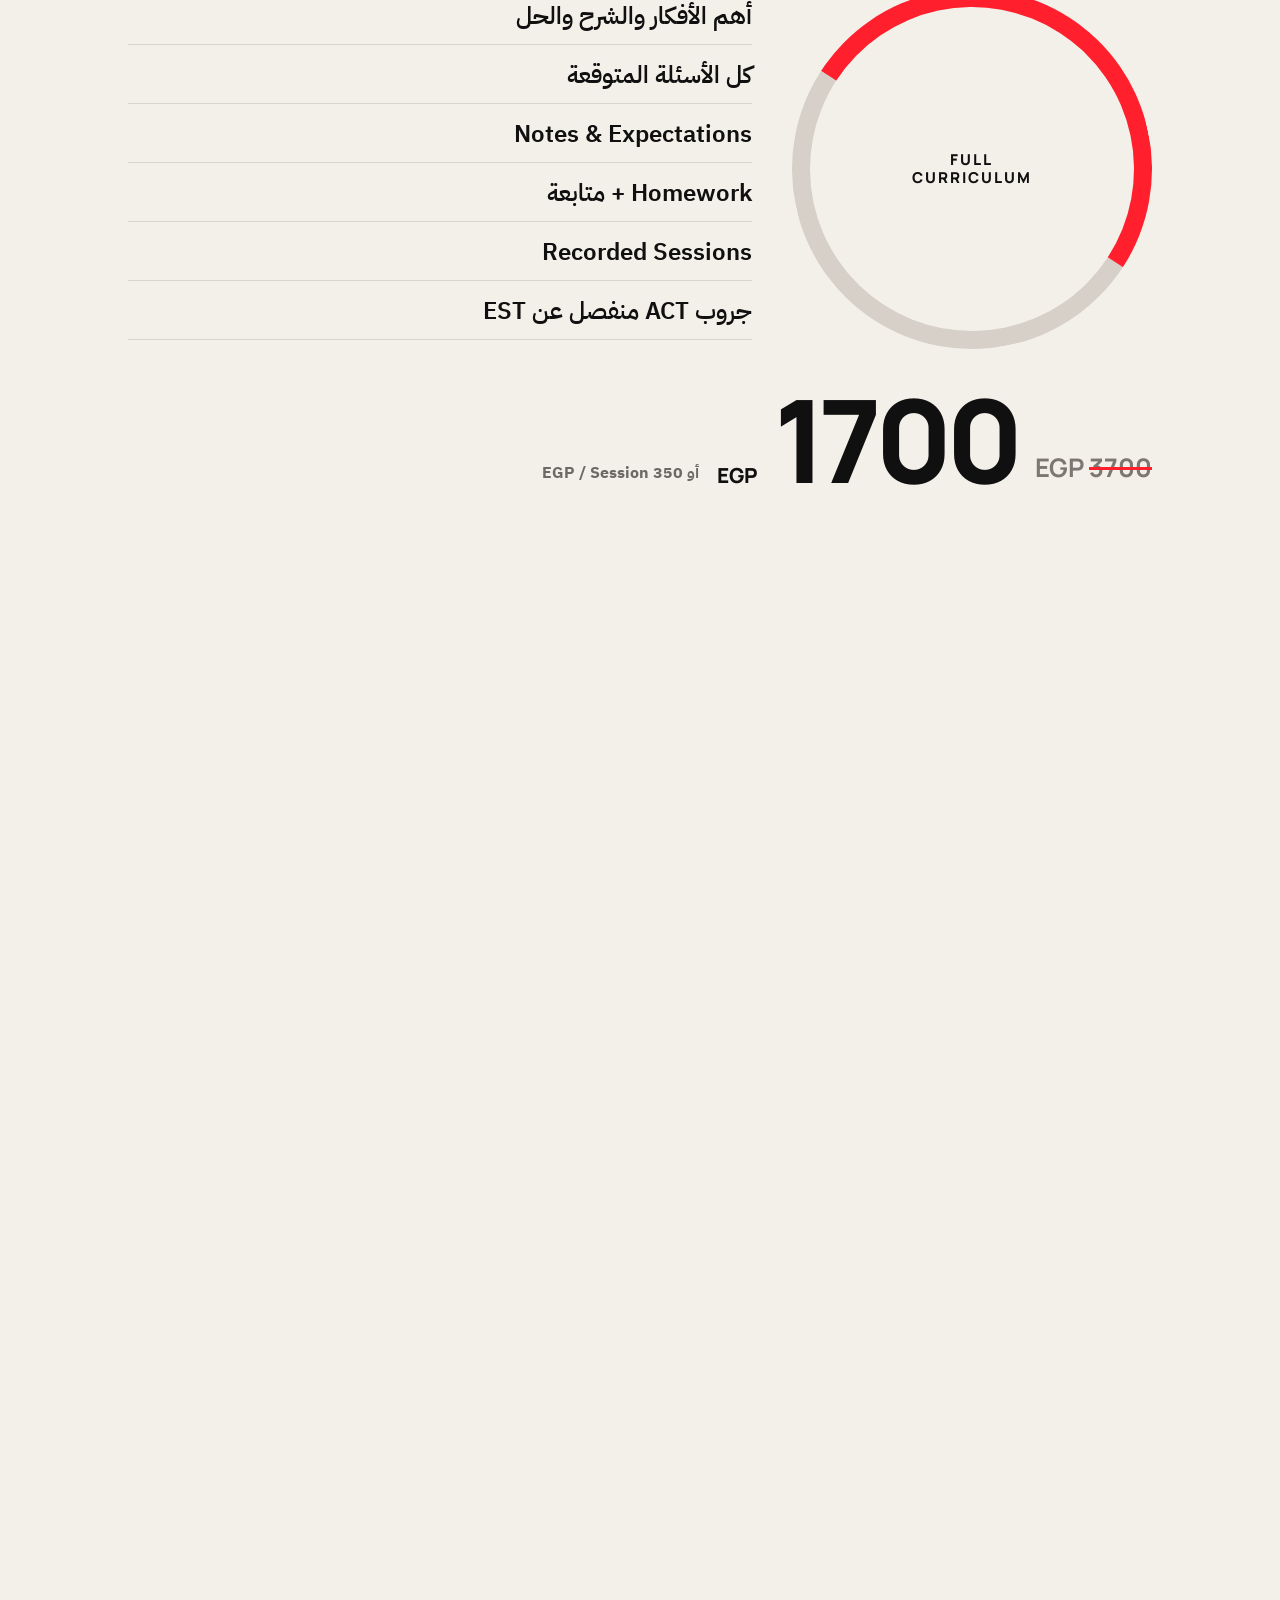
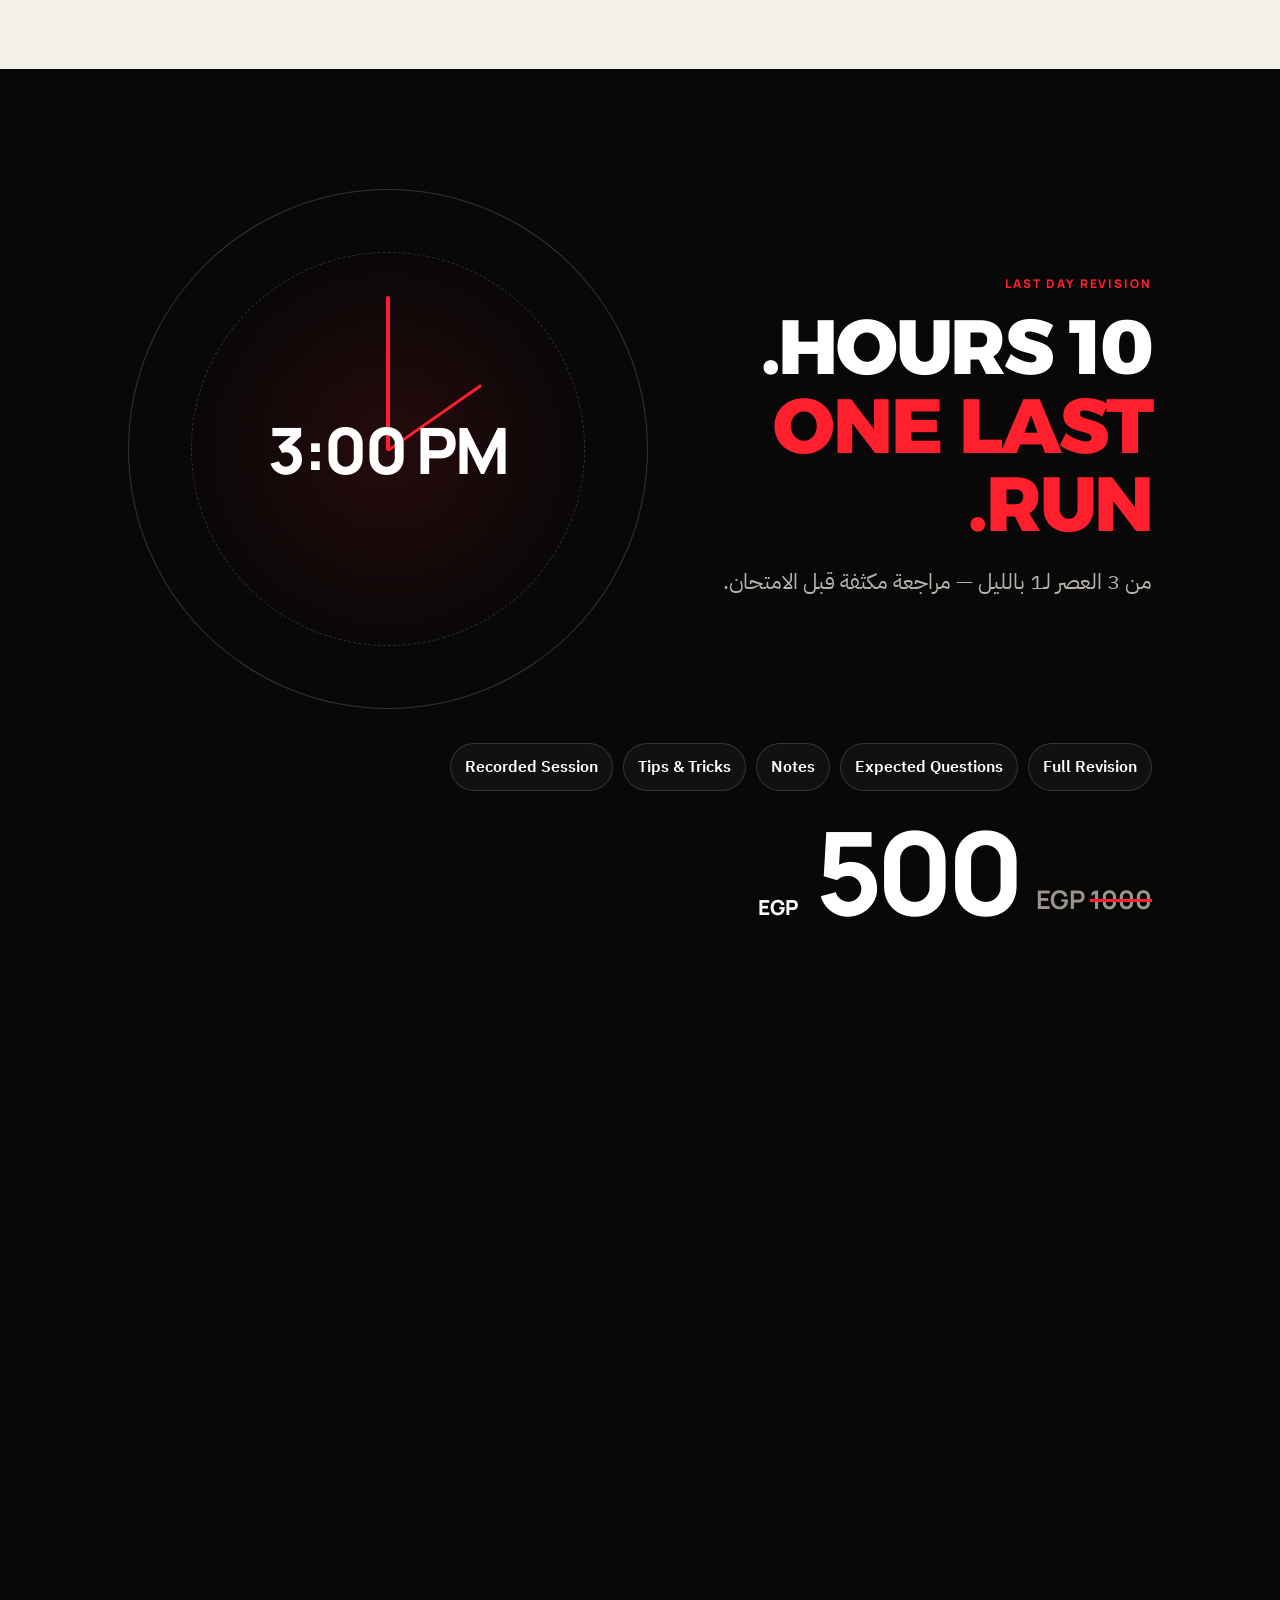
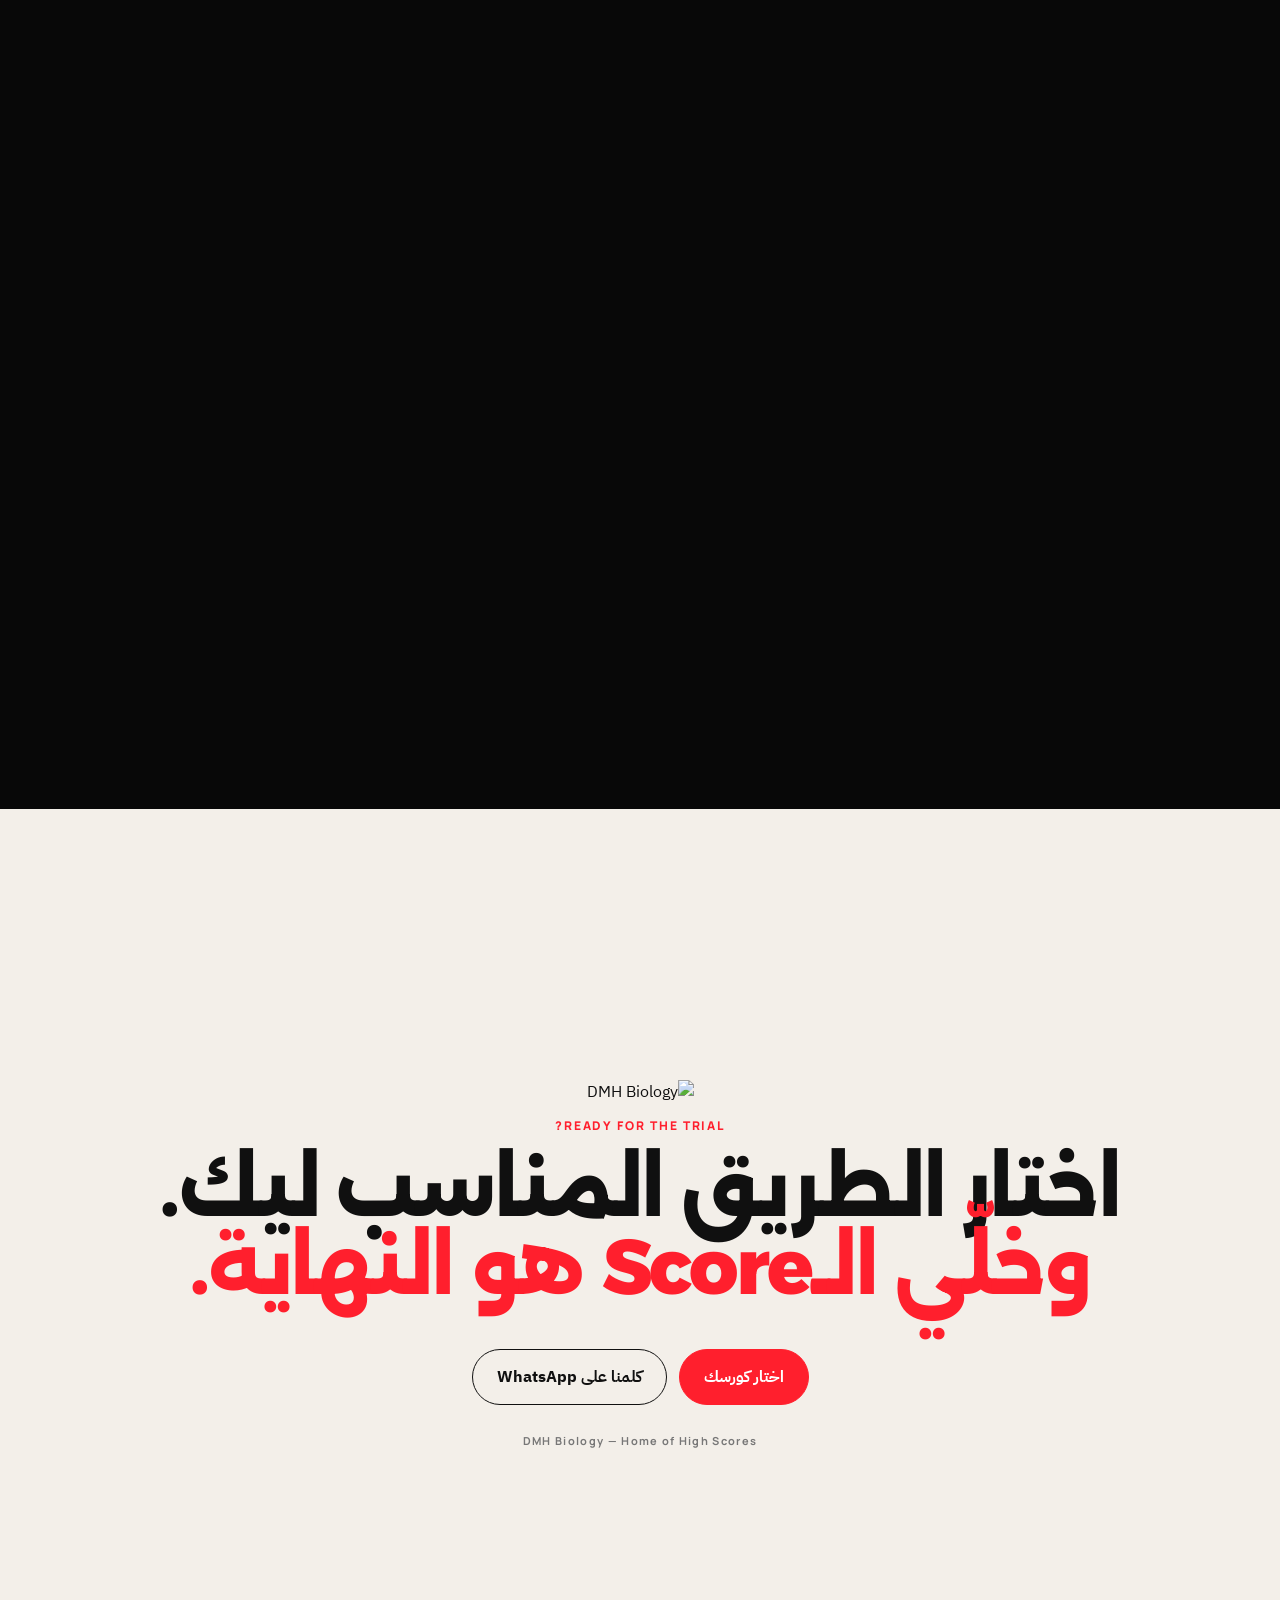
==== commit 280a69b9: "Update index.html" ====
--- a/index.html
+++ b/index.html
@@ -35,7 +35,7 @@
   <main>
     <section class="hero scene" id="hero" data-scene="hero">
       <div class="hero-mark">
-        <img src="assets/dmh-logo.png" alt="" />
+        <img src="dmh-logo.png" alt="" />
       </div>
 
       <div class="hero-copy">
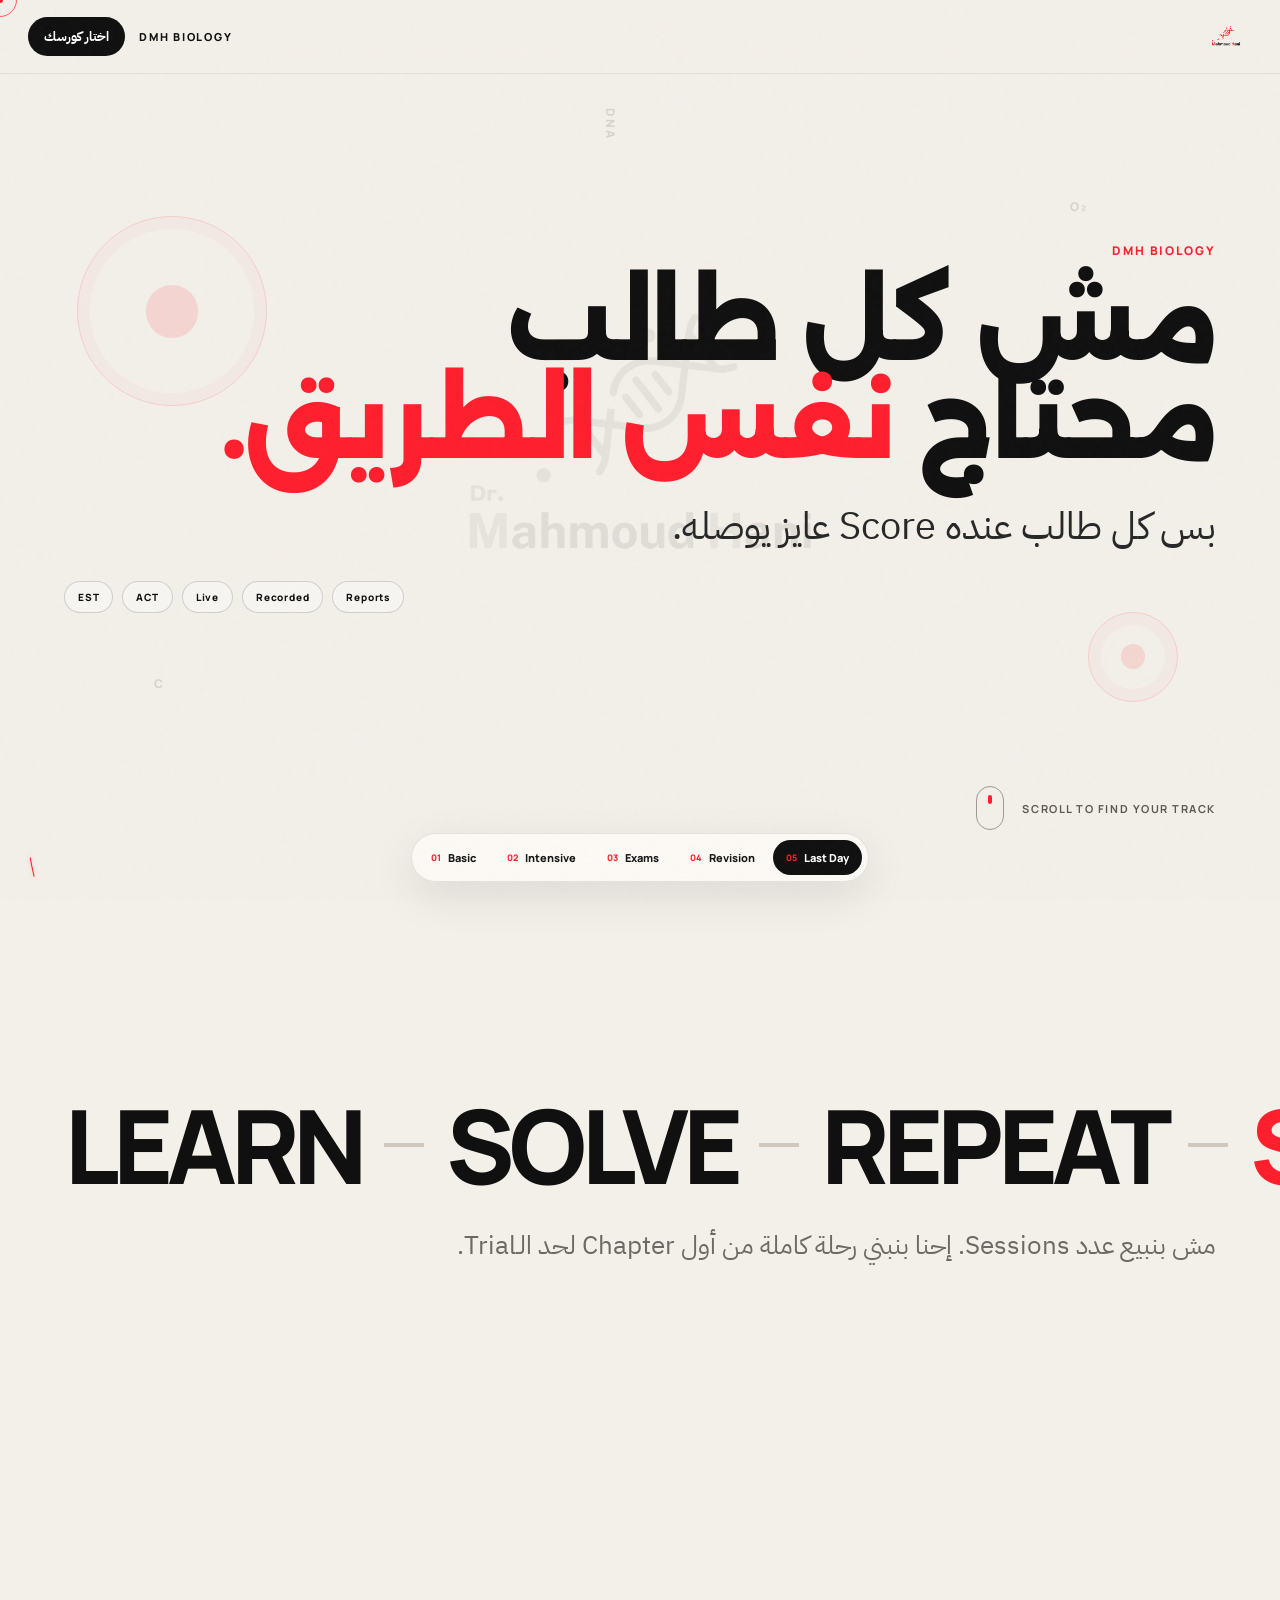
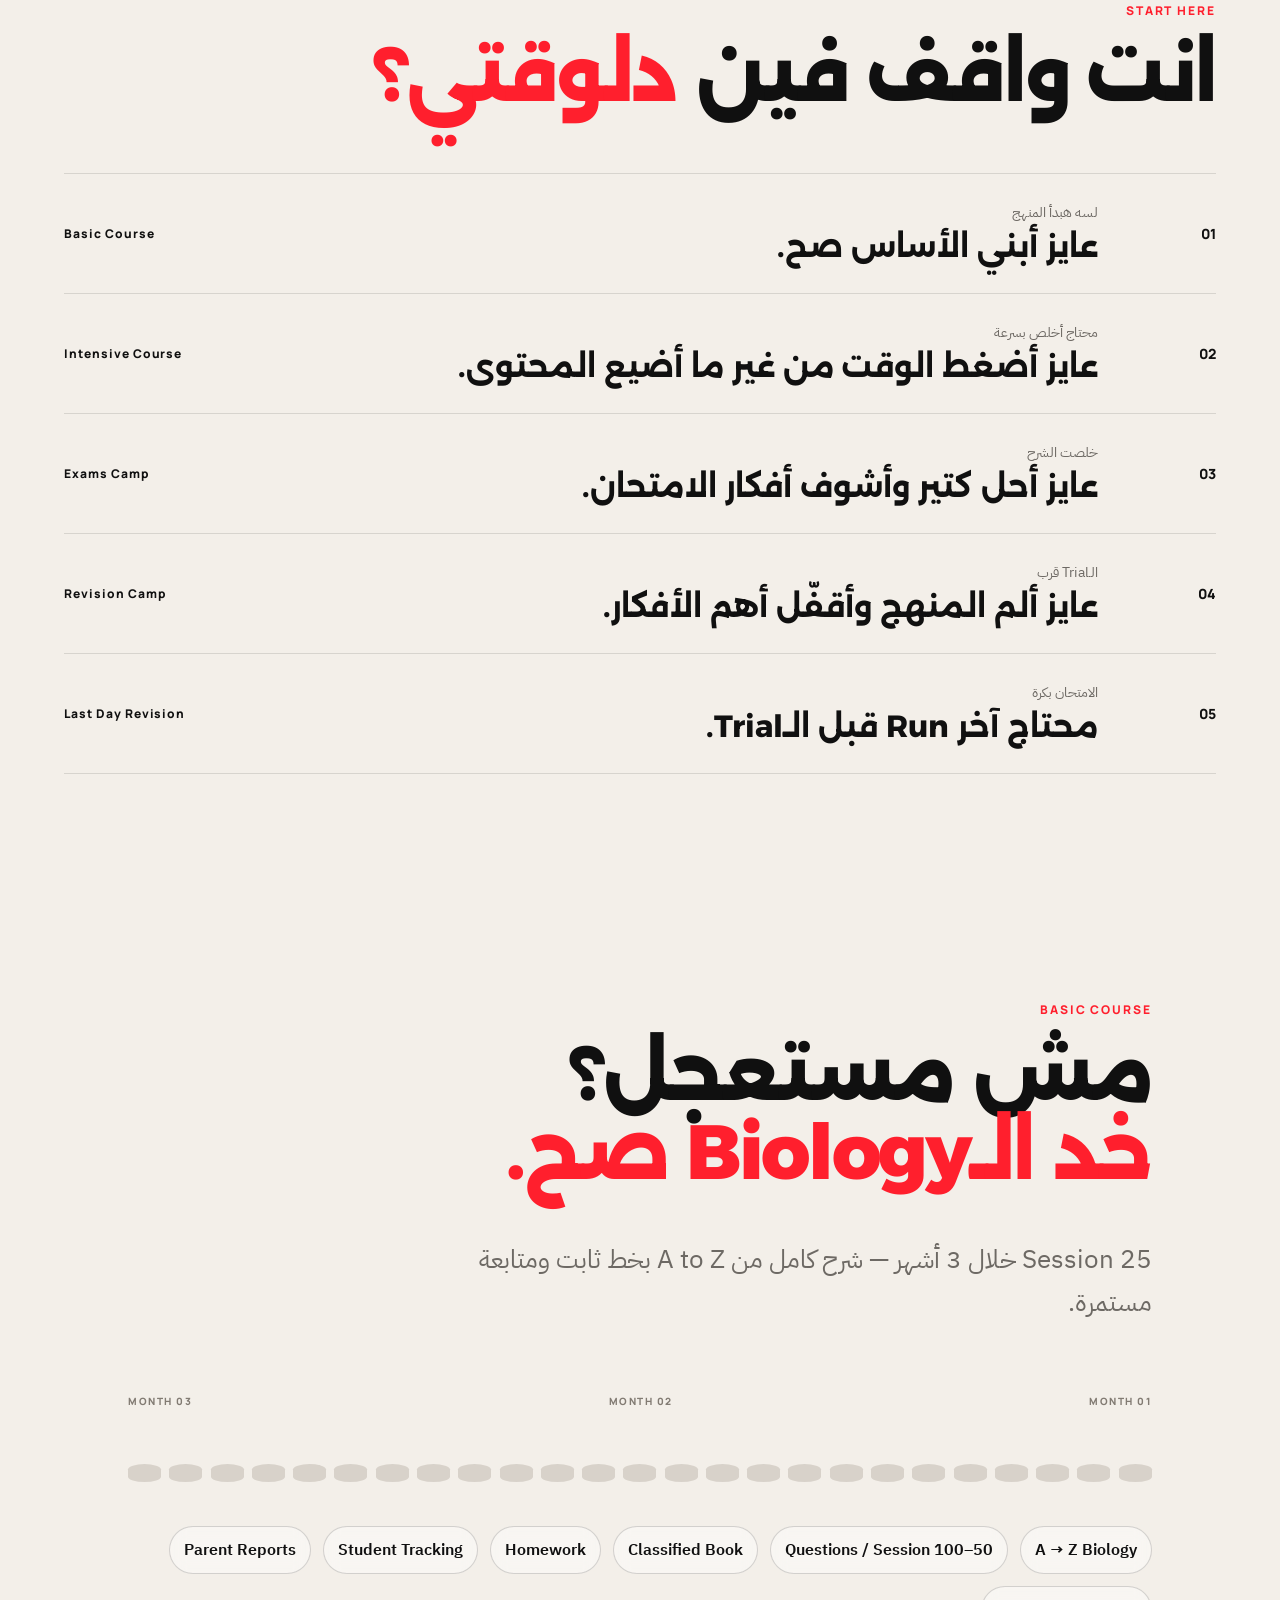
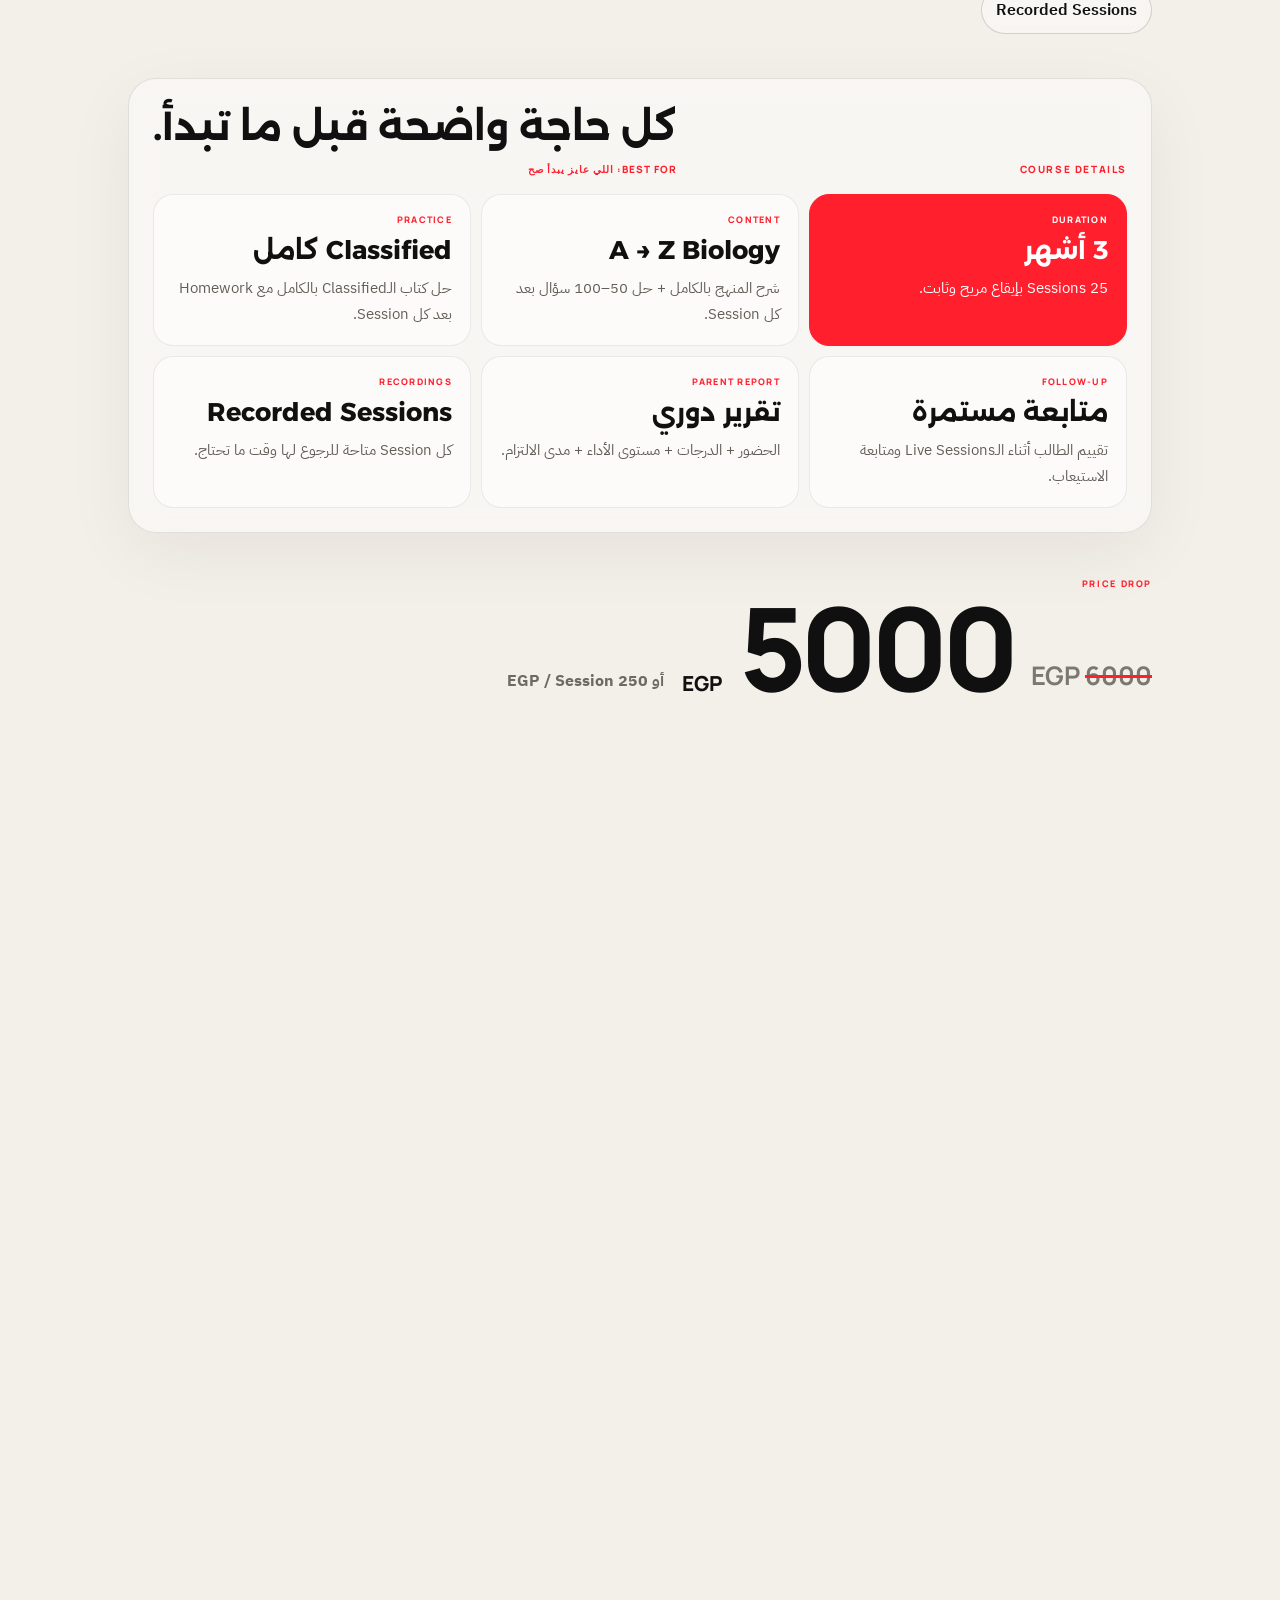
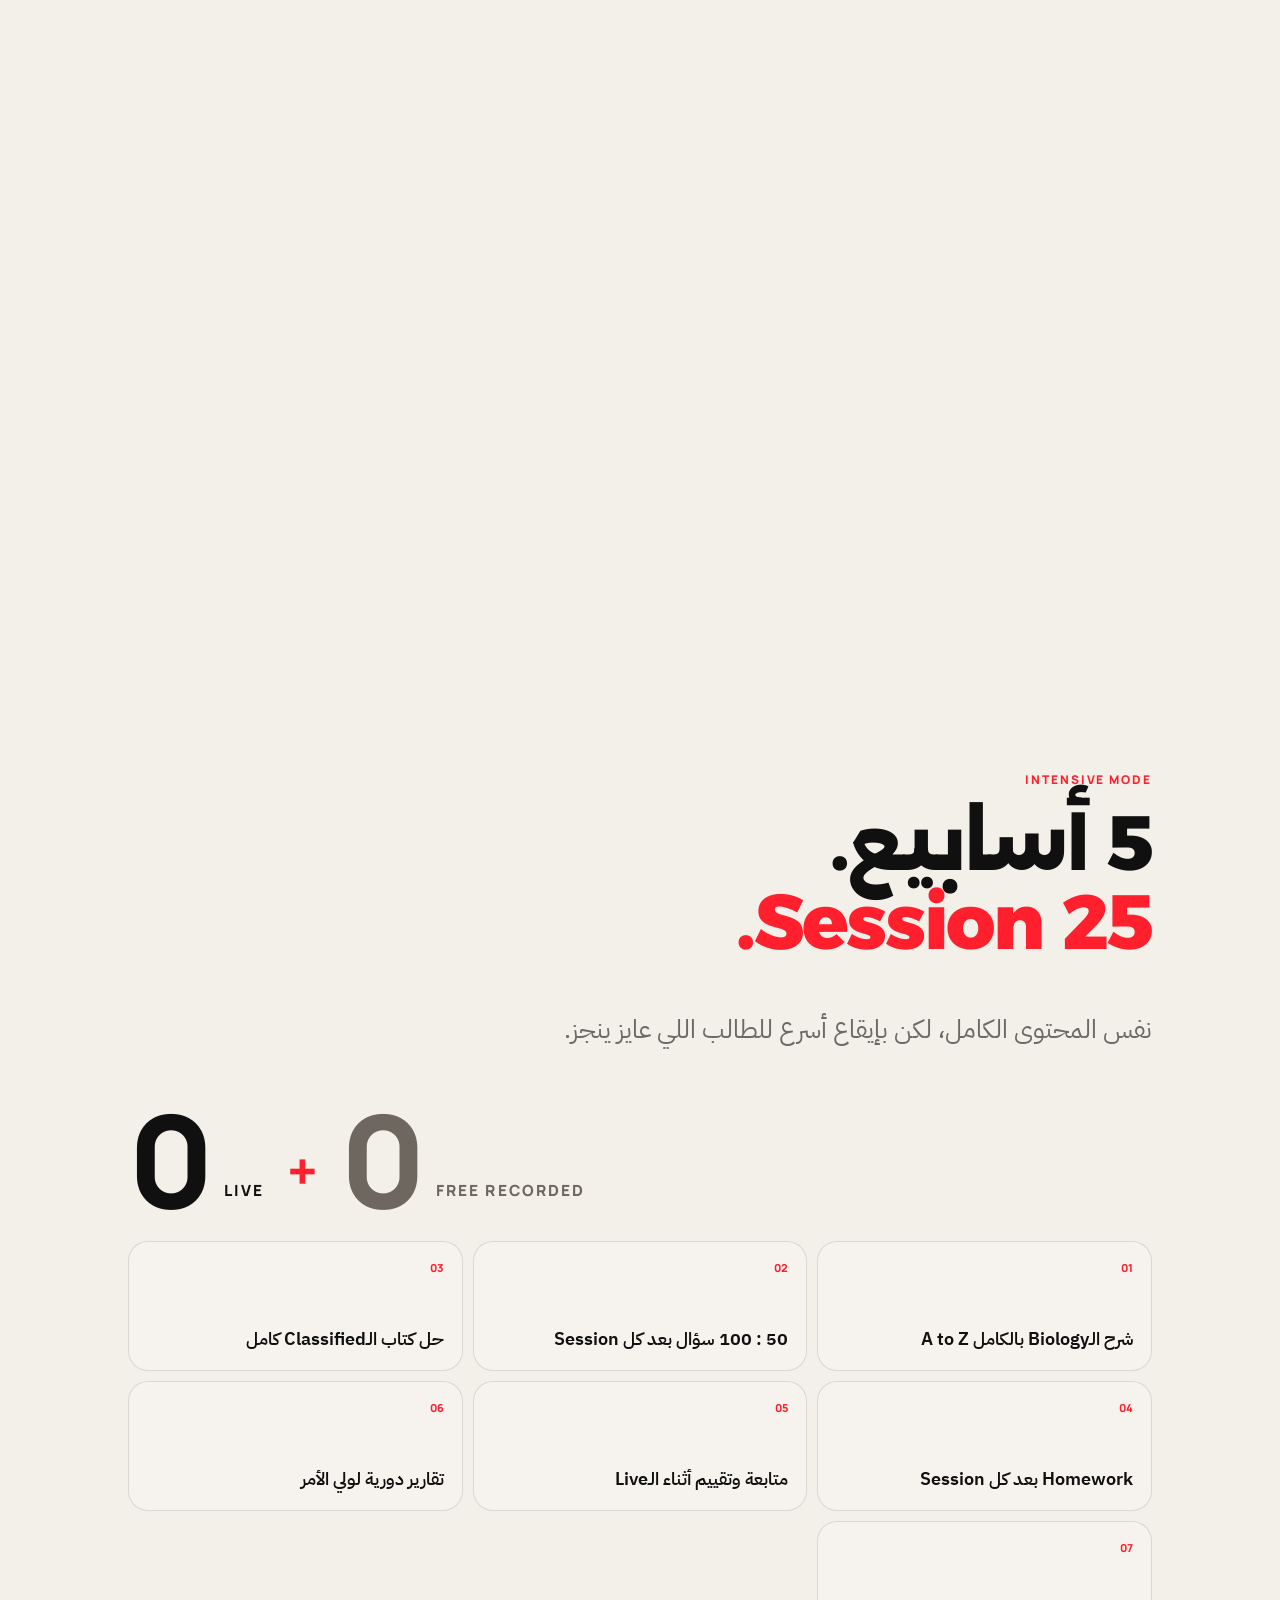
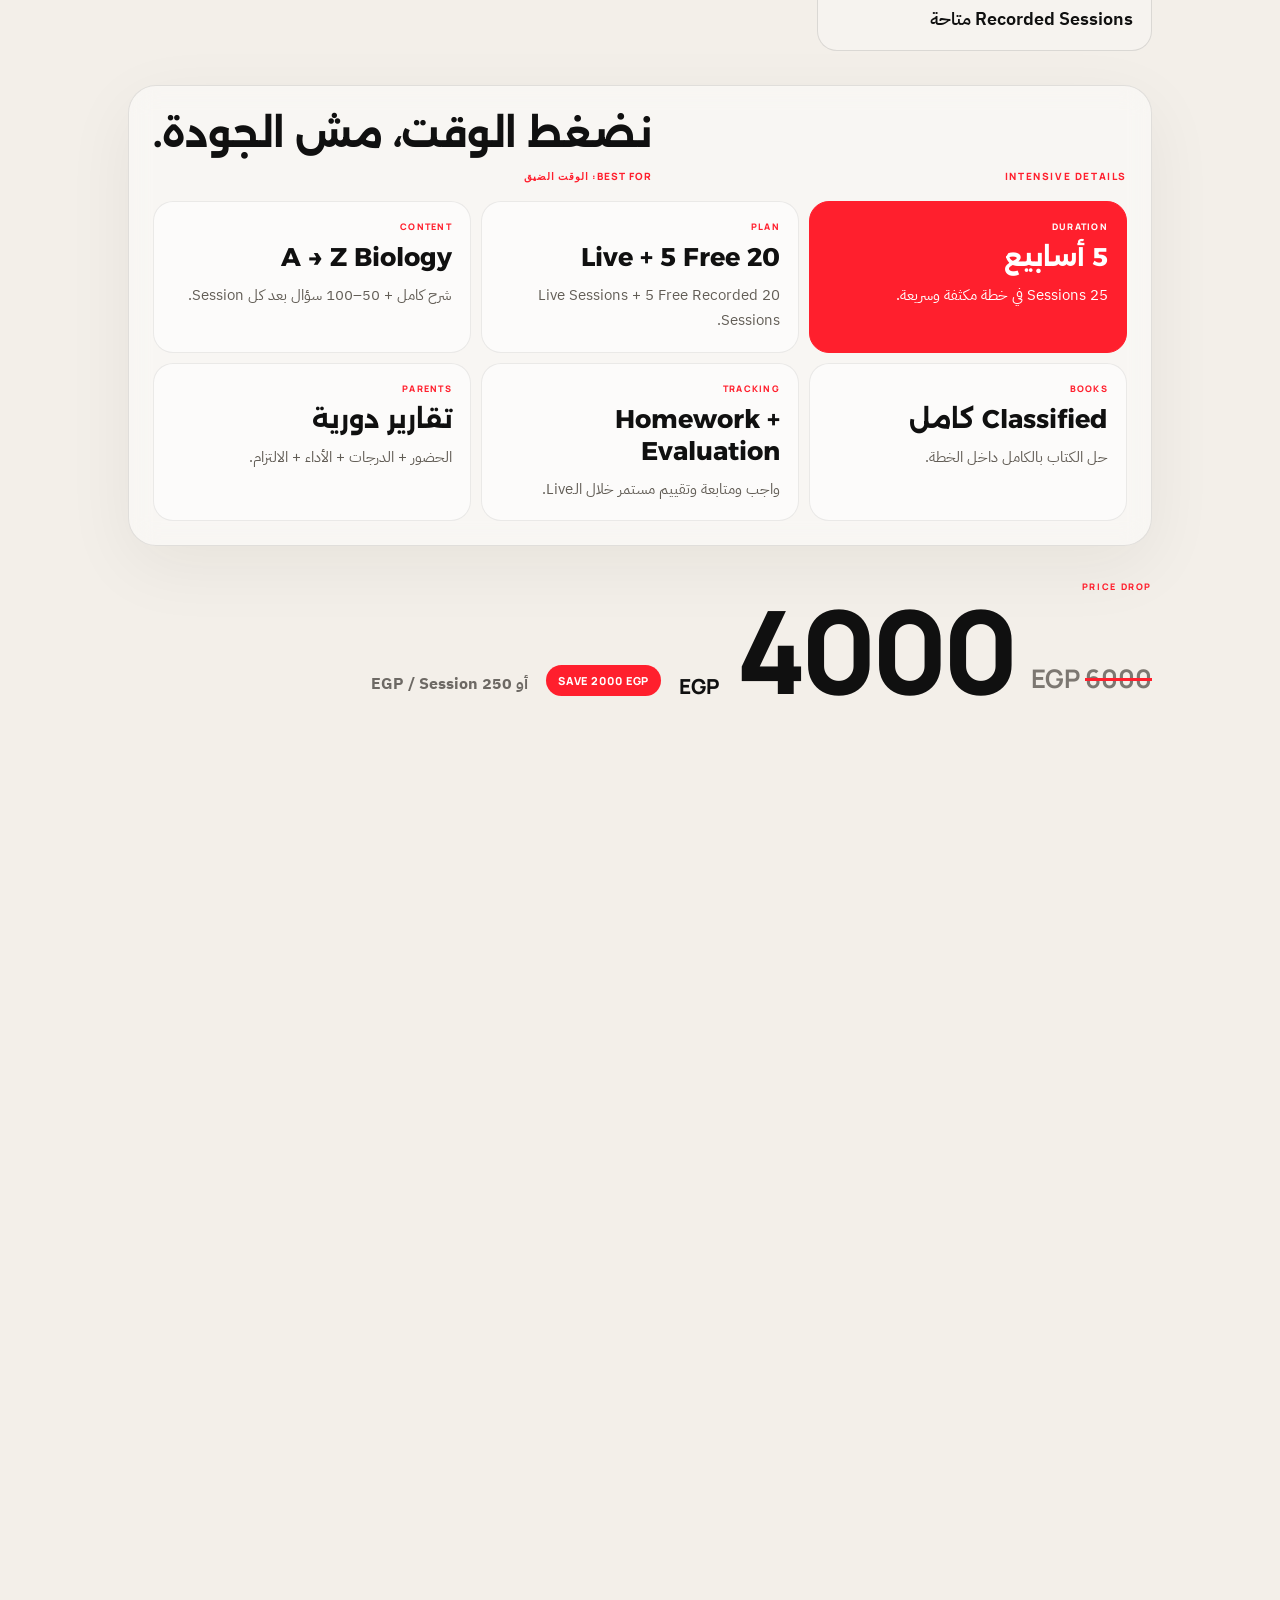
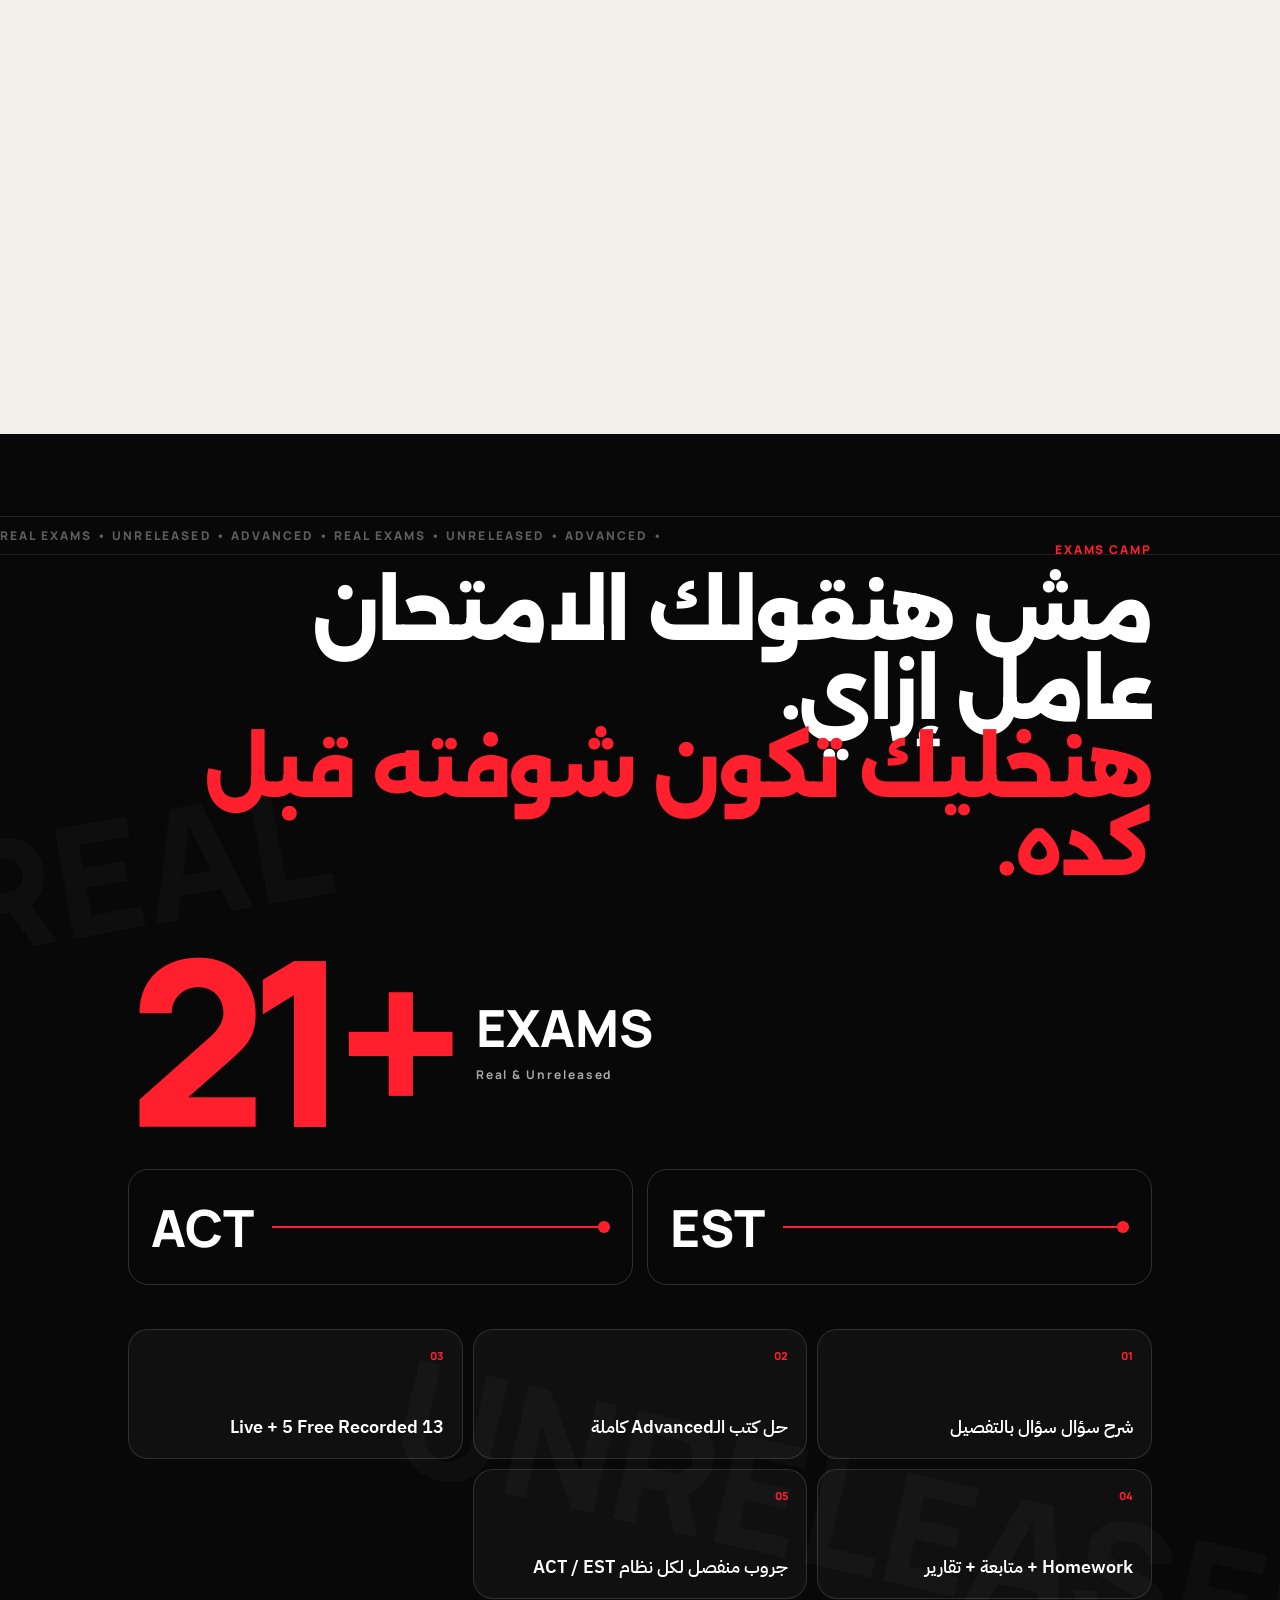
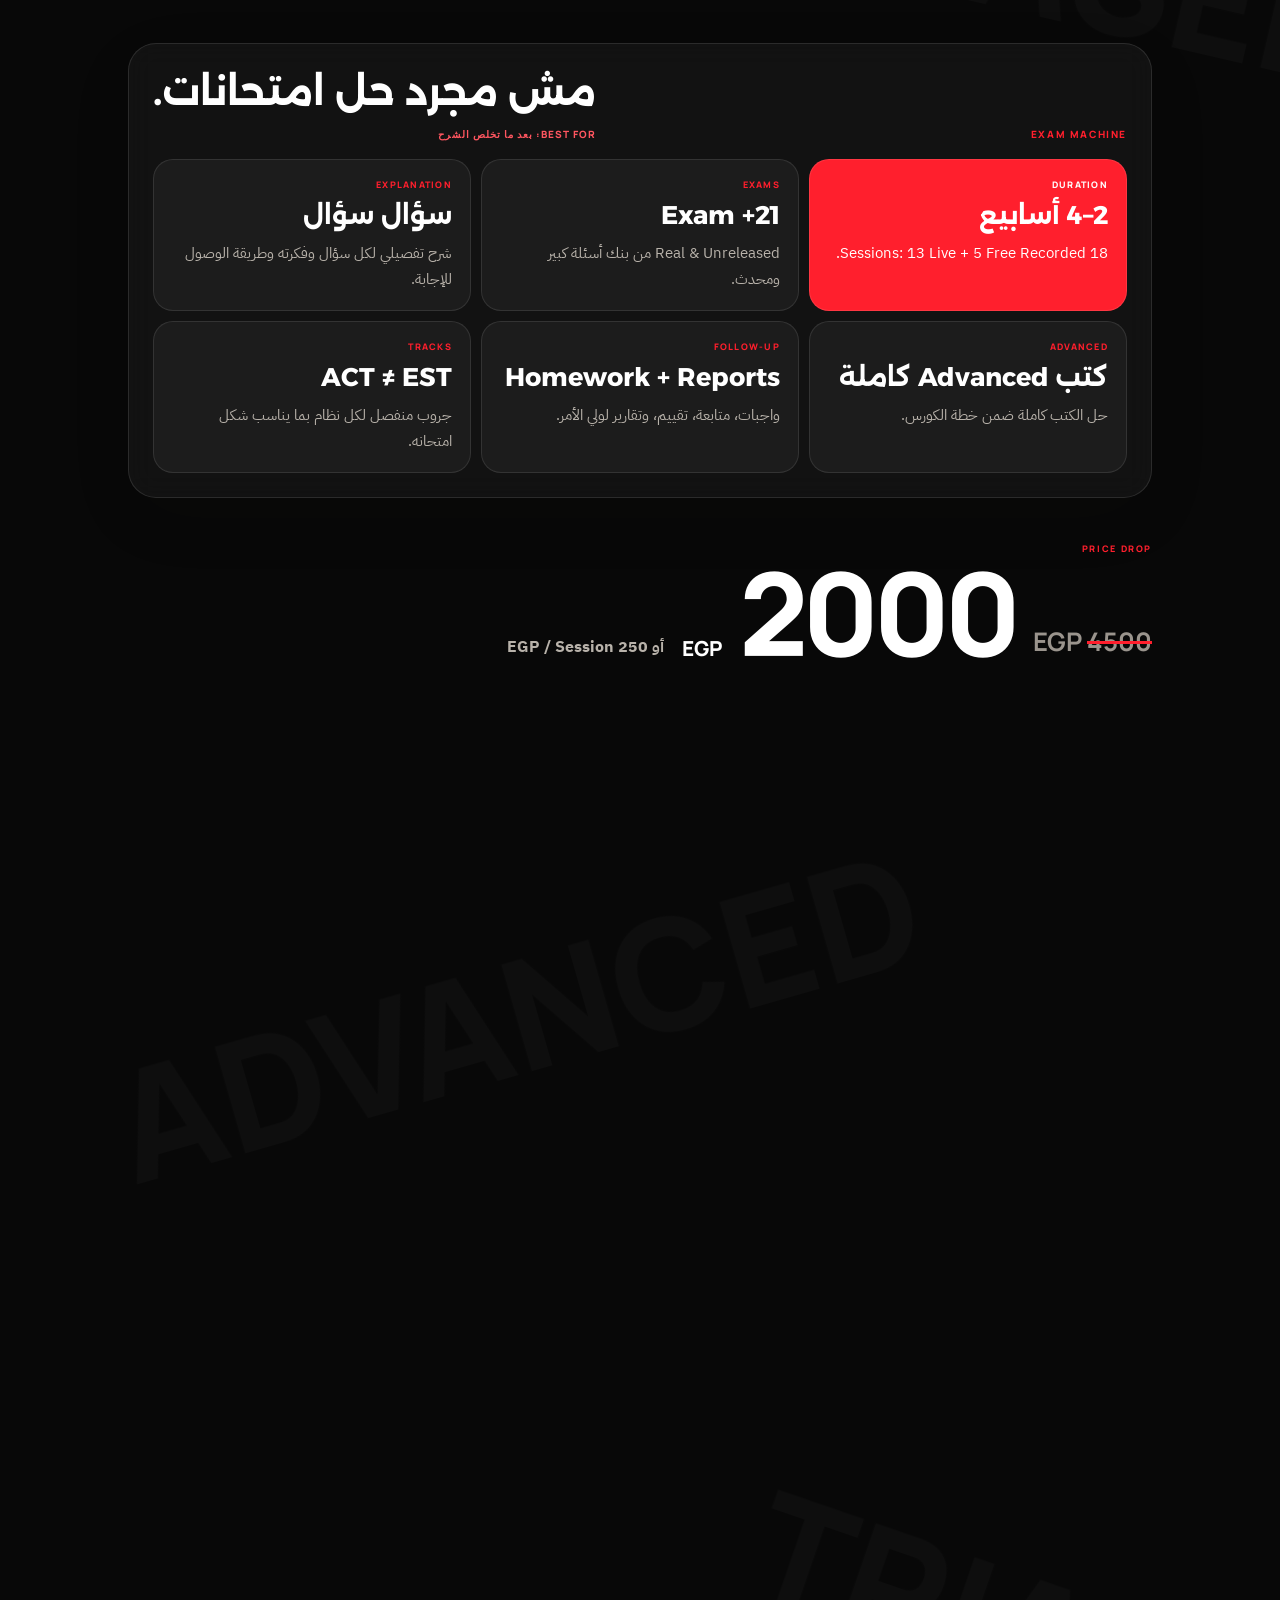
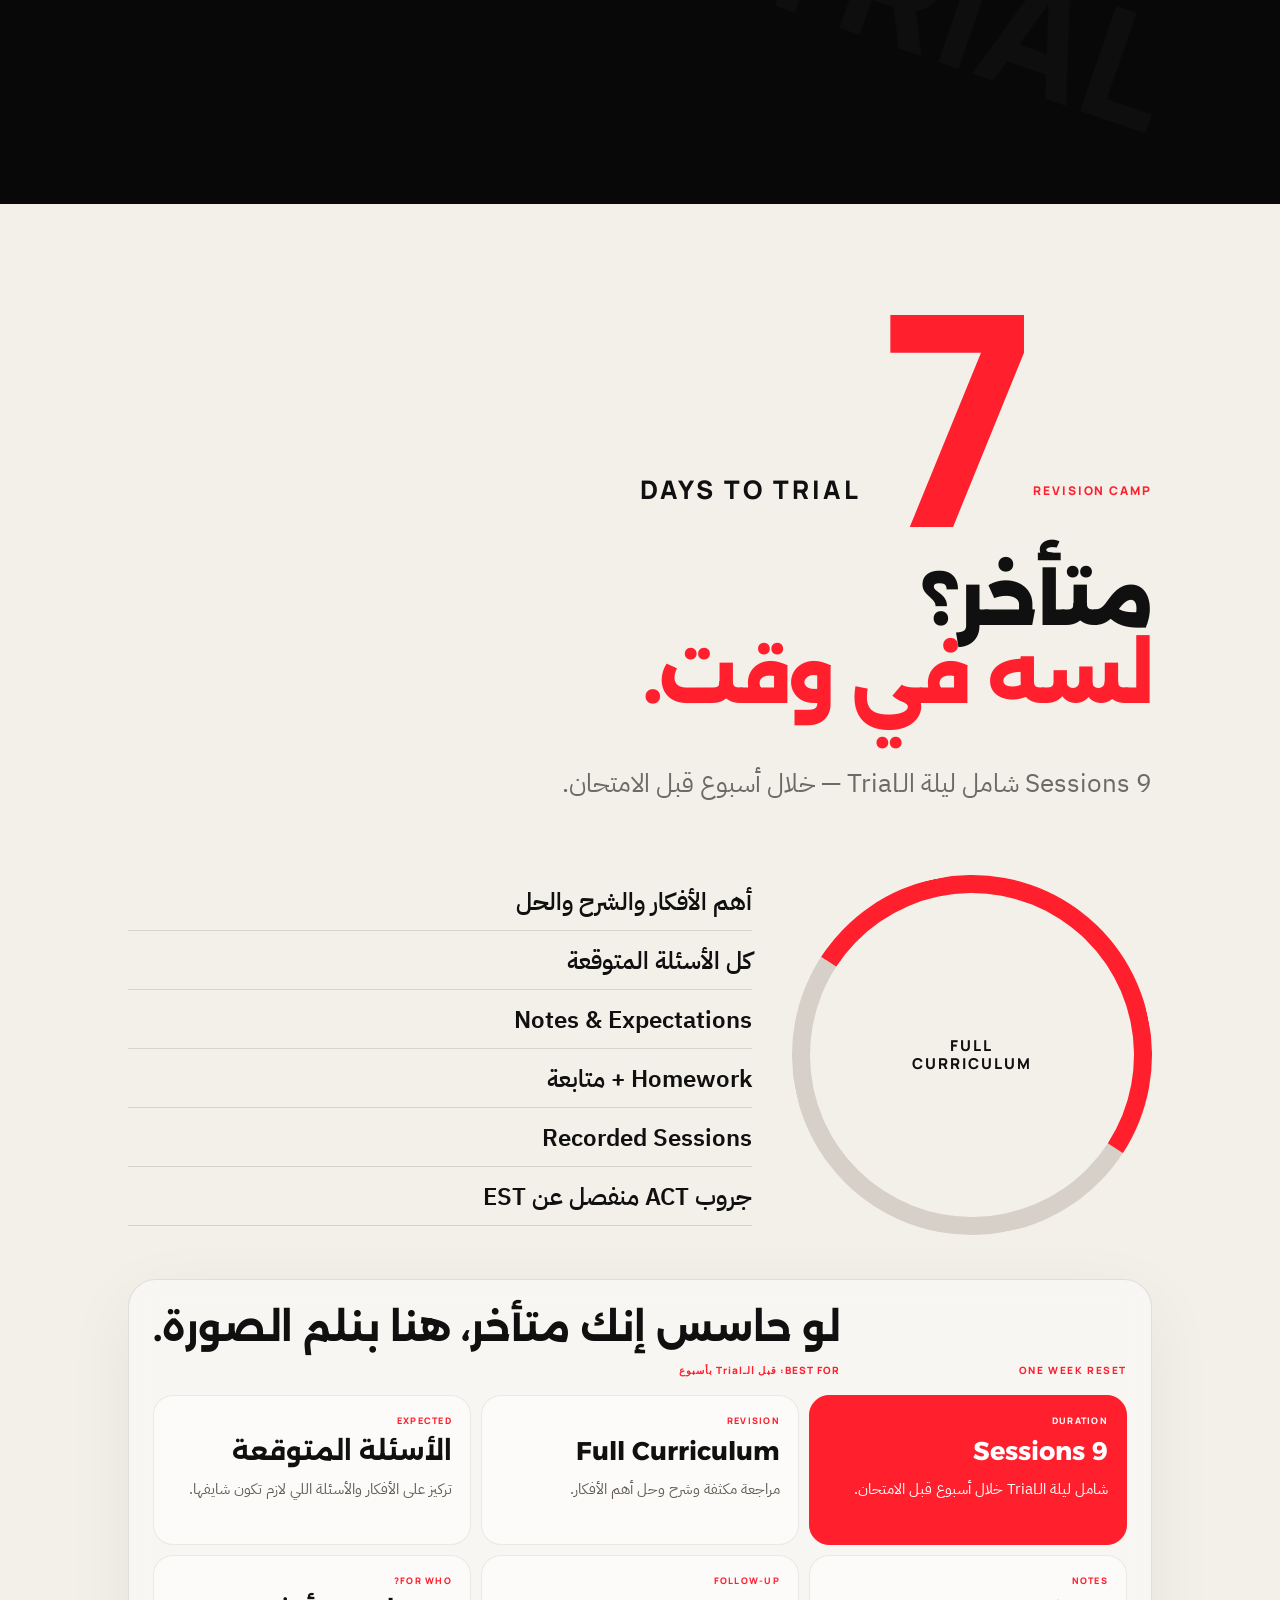
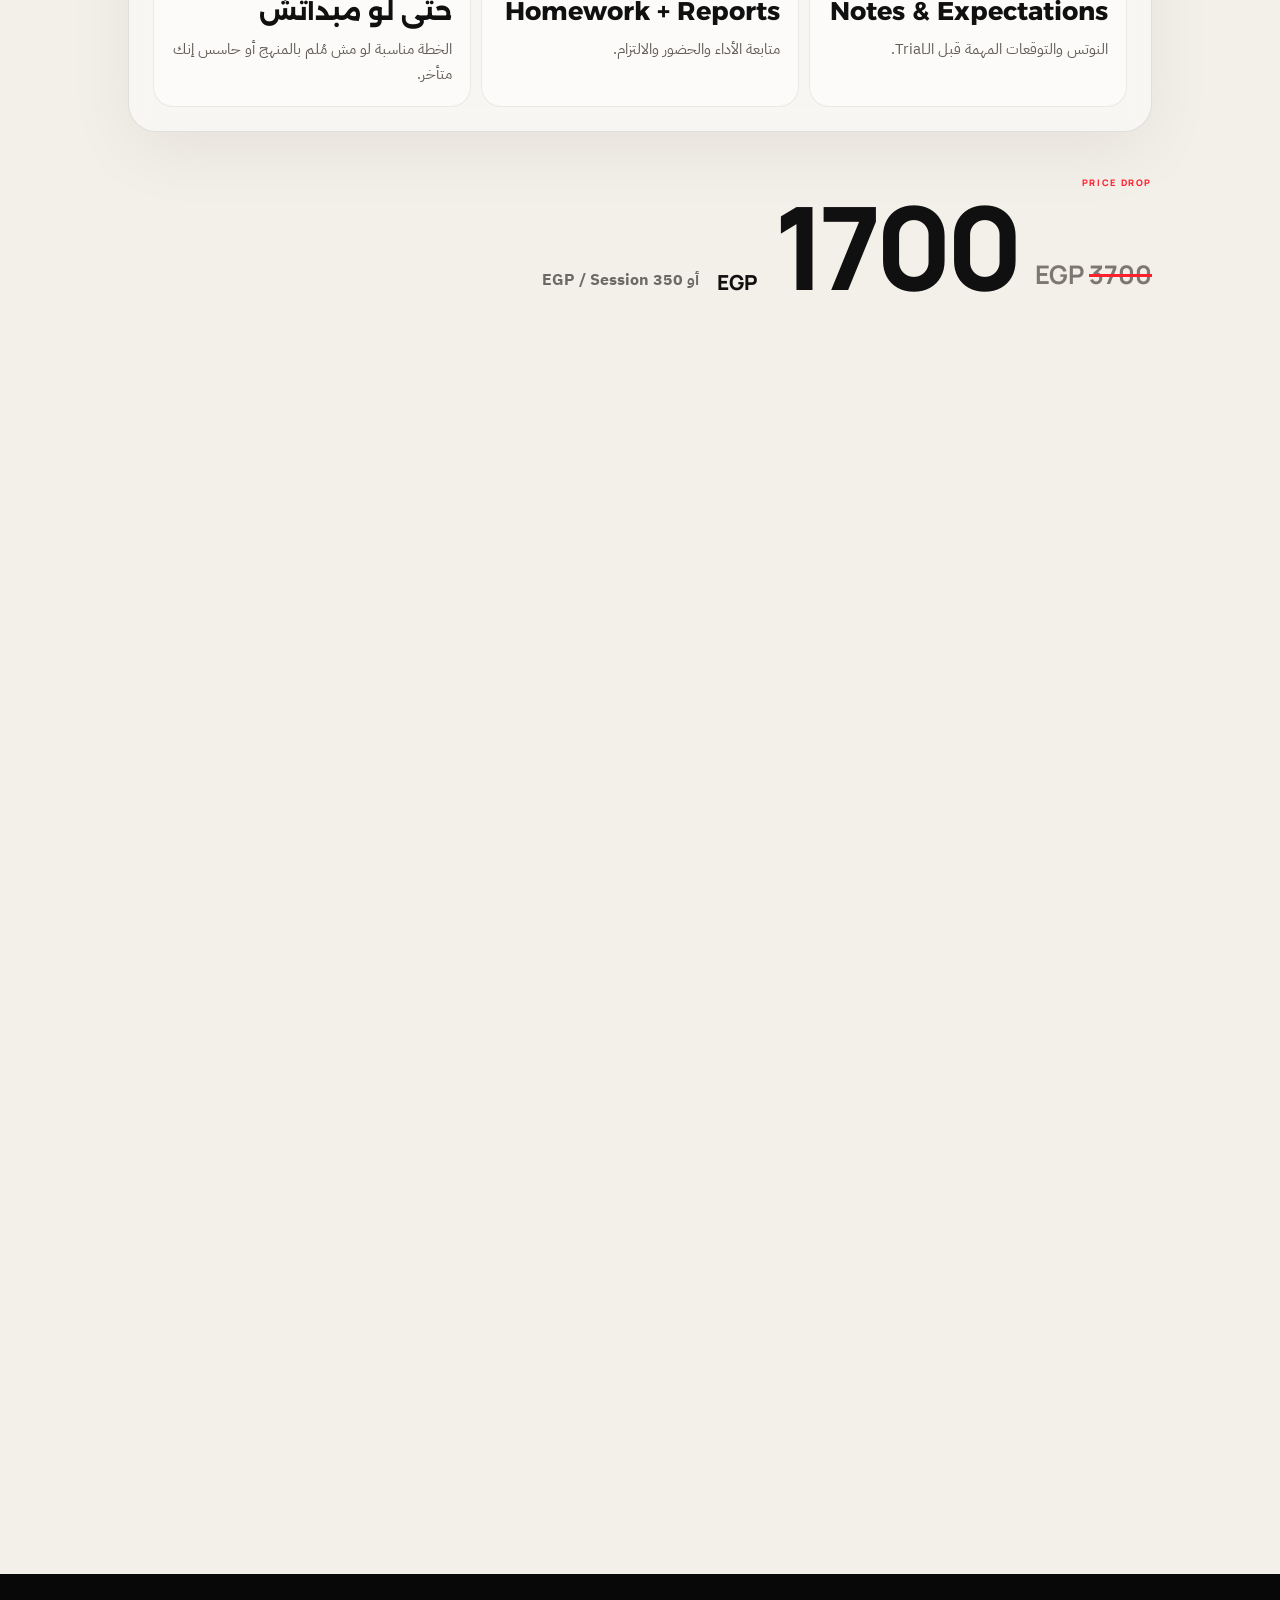
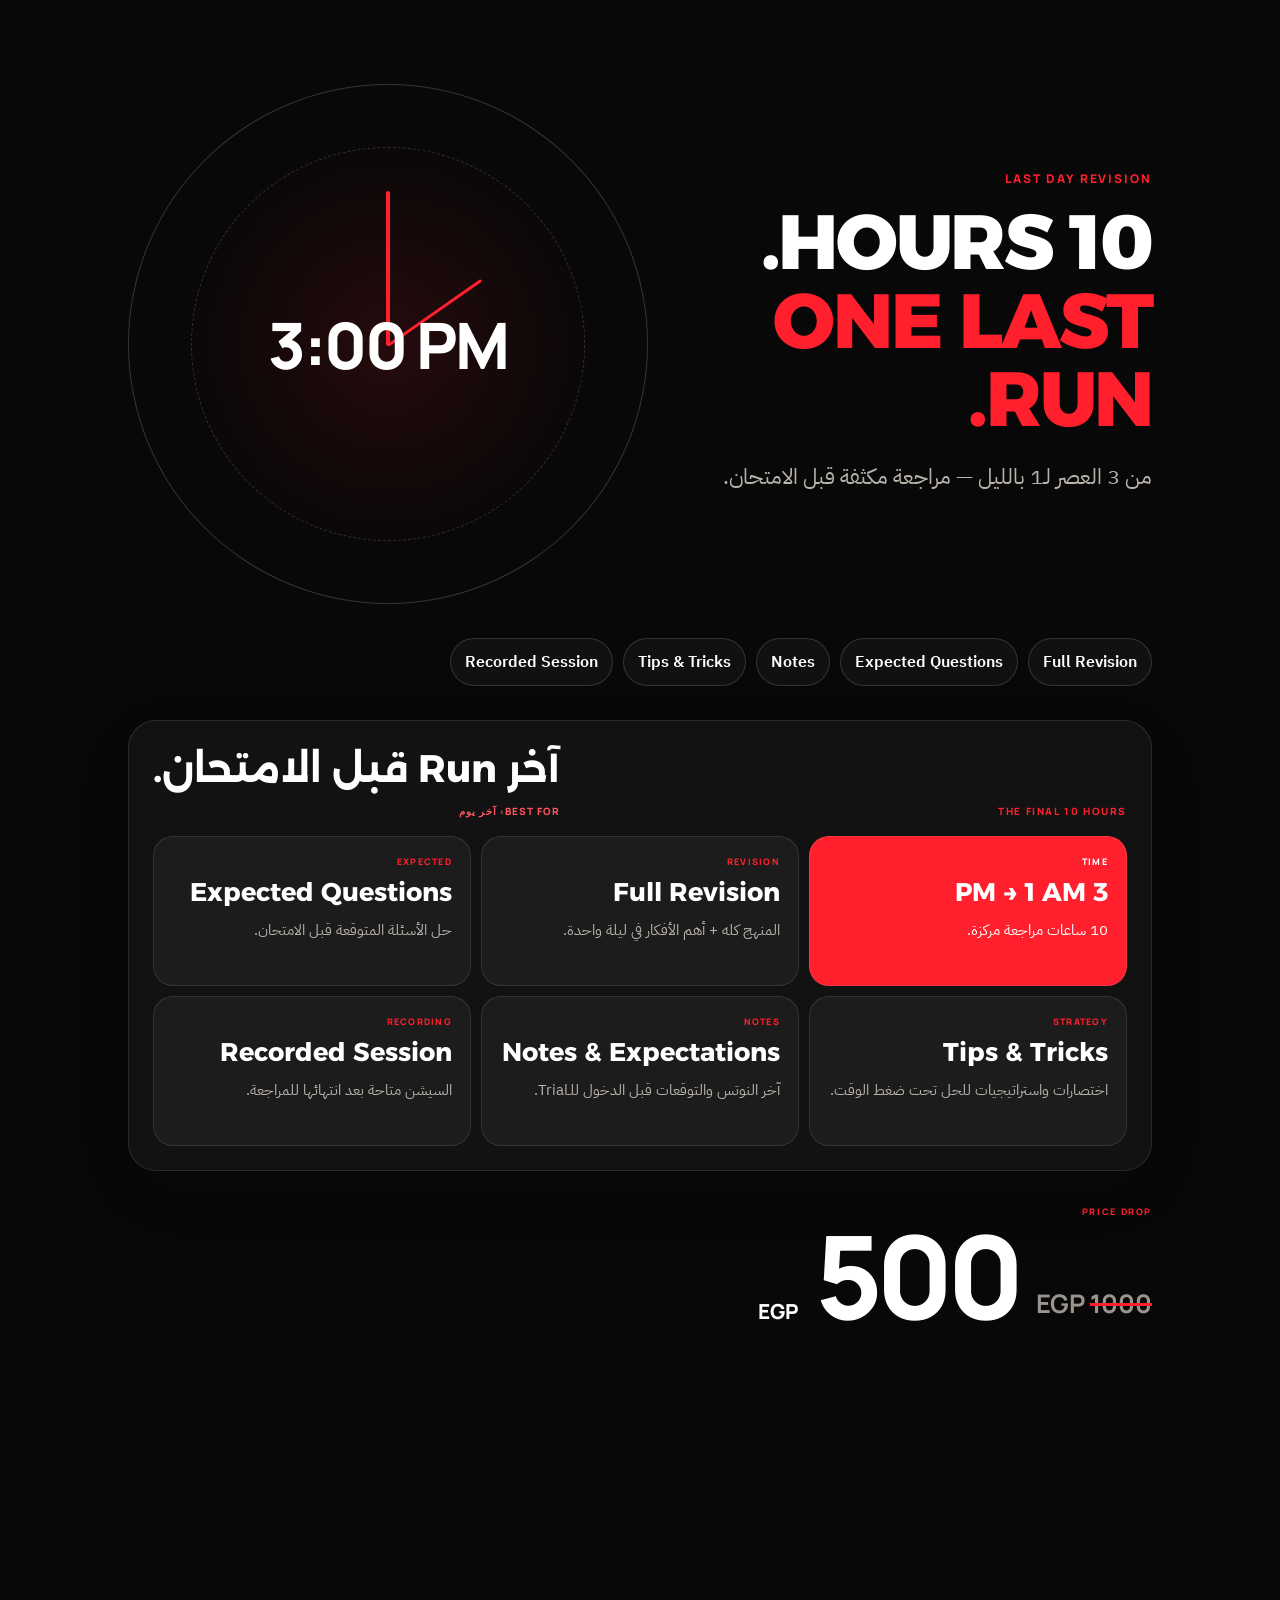
==== commit 34458098: "Add files via upload" ====
--- a/index.html
+++ b/index.html
@@ -14,6 +14,14 @@
   <link rel="stylesheet" href="styles.css" />
 </head>
 <body>
+  <div class="scroll-progress"><i></i></div>
+  <div class="cursor-dot"></div><div class="cursor-ring"></div>
+  <div class="scene-flash" aria-hidden="true"></div>
+  <div class="bio-floaters" aria-hidden="true">
+    <span class="cell c1"></span><span class="cell c2"></span>
+    <span class="molecule m1">C</span><span class="molecule m2">O₂</span>
+    <span class="micro-dna">DNA</span>
+  </div>
   <div class="noise"></div>
 
   <header class="topbar">
@@ -26,6 +34,15 @@
     </div>
   </header>
 
+  <nav class="course-nav" aria-label="Course navigation">
+    <a href="#basic"><span>01</span> Basic</a>
+    <a href="#intensive"><span>02</span> Intensive</a>
+    <a href="#exams"><span>03</span> Exams</a>
+    <a href="#revision"><span>04</span> Revision</a>
+    <a href="#lastday"><span>05</span> Last Day</a>
+  </nav>
+
+
   <div class="rail" aria-hidden="true">
     <svg viewBox="0 0 100 1800" preserveAspectRatio="none">
       <path id="dnaRailPath" d="M50 0 C10 100,90 200,50 300 S10 500,50 600 S90 800,50 900 S10 1100,50 1200 S90 1400,50 1500 S10 1700,50 1800" />
@@ -47,12 +64,25 @@
         <p class="hero-sub">
           بس كل طالب عنده Score عايز يوصله.
         </p>
+
+        <div class="hero-chips">
+          <span>EST</span><span>ACT</span><span>Live</span><span>Recorded</span><span>Reports</span>
+        </div>
+
       </div>
 
       <div class="hero-bottom">
         <span>SCROLL TO FIND YOUR TRACK</span>
         <div class="scroll-cue"><i></i></div>
       </div>
+    </section>
+
+
+    <section class="manifesto scene">
+      <div class="manifesto-track">
+        <span>LEARN</span><i></i><span>SOLVE</span><i></i><span>REPEAT</span><i></i><span class="hot">SCORE.</span>
+      </div>
+      <p>مش بنبيع عدد Sessions. إحنا بنبني رحلة كاملة من أول Chapter لحد الـTrial.</p>
     </section>
 
     <section class="choose scene" id="choose">
@@ -135,6 +165,22 @@
           <span>Recorded Sessions</span>
         </div>
 
+        
+        <div class="detail-board" data-detail>
+          <div class="detail-title">
+            <span>COURSE DETAILS</span>
+            <h3>كل حاجة واضحة قبل ما تبدأ.<em class="best-for">BEST FOR: اللي عايز يبدأ صح</em></h3>
+          </div>
+          <div class="detail-grid">
+            <div class="detail-card hero-detail"><small>DURATION</small><strong>3 أشهر</strong><p>25 Sessions بإيقاع مريح وثابت.</p></div>
+            <div class="detail-card"><small>CONTENT</small><strong>A → Z Biology</strong><p>شرح المنهج بالكامل + حل 50–100 سؤال بعد كل Session.</p></div>
+            <div class="detail-card"><small>PRACTICE</small><strong>Classified كامل</strong><p>حل كتاب الـClassified بالكامل مع Homework بعد كل Session.</p></div>
+            <div class="detail-card"><small>FOLLOW-UP</small><strong>متابعة مستمرة</strong><p>تقييم الطالب أثناء الـLive Sessions ومتابعة الاستيعاب.</p></div>
+            <div class="detail-card"><small>PARENT REPORT</small><strong>تقرير دوري</strong><p>الحضور + الدرجات + مستوى الأداء + مدى الالتزام.</p></div>
+            <div class="detail-card"><small>RECORDINGS</small><strong>Recorded Sessions</strong><p>كل Session متاحة للرجوع لها وقت ما تحتاج.</p></div>
+          </div>
+        </div>
+
         <div class="price-stage">
           <div class="old-price"><span>6000</span> EGP</div>
           <div class="new-price">5000 <small>EGP</small></div>
@@ -168,6 +214,22 @@
           <article><b>07</b><span>Recorded Sessions متاحة</span></article>
         </div>
 
+        
+        <div class="detail-board" data-detail>
+          <div class="detail-title">
+            <span>INTENSIVE DETAILS</span>
+            <h3>نضغط الوقت، مش الجودة.<em class="best-for">BEST FOR: الوقت الضيق</em></h3>
+          </div>
+          <div class="detail-grid">
+            <div class="detail-card hero-detail"><small>DURATION</small><strong>5 أسابيع</strong><p>25 Sessions في خطة مكثفة وسريعة.</p></div>
+            <div class="detail-card"><small>PLAN</small><strong>20 Live + 5 Free</strong><p>20 Live Sessions + 5 Free Recorded Sessions.</p></div>
+            <div class="detail-card"><small>CONTENT</small><strong>A → Z Biology</strong><p>شرح كامل + 50–100 سؤال بعد كل Session.</p></div>
+            <div class="detail-card"><small>BOOKS</small><strong>Classified كامل</strong><p>حل الكتاب بالكامل داخل الخطة.</p></div>
+            <div class="detail-card"><small>TRACKING</small><strong>Homework + Evaluation</strong><p>واجب ومتابعة وتقييم مستمر خلال الـLive.</p></div>
+            <div class="detail-card"><small>PARENTS</small><strong>تقارير دورية</strong><p>الحضور + الدرجات + الأداء + الالتزام.</p></div>
+          </div>
+        </div>
+
         <div class="price-stage">
           <div class="old-price"><span>6000</span> EGP</div>
           <div class="new-price">4000 <small>EGP</small></div>
@@ -179,6 +241,10 @@
 
     <!-- EXAMS -->
     <section class="course exams scene dark" id="exams" data-course="exams">
+      <div class="kinetic-marquee" aria-hidden="true">
+        <div>REAL EXAMS • UNRELEASED • ADVANCED • REAL EXAMS • UNRELEASED • ADVANCED • </div>
+      </div>
+
       <div class="exam-papers" aria-hidden="true">
         <span>REAL</span><span>UNRELEASED</span><span>ADVANCED</span><span>TRIAL</span>
       </div>
@@ -214,6 +280,22 @@
           <article><b>03</b><span>13 Live + 5 Free Recorded</span></article>
           <article><b>04</b><span>Homework + متابعة + تقارير</span></article>
           <article><b>05</b><span>جروب منفصل لكل نظام ACT / EST</span></article>
+        </div>
+
+        
+        <div class="detail-board glass-dark" data-detail>
+          <div class="detail-title">
+            <span>EXAM MACHINE</span>
+            <h3>مش مجرد حل امتحانات.<em class="best-for">BEST FOR: بعد ما تخلص الشرح</em></h3>
+          </div>
+          <div class="detail-grid">
+            <div class="detail-card hero-detail"><small>DURATION</small><strong>2–4 أسابيع</strong><p>18 Sessions: 13 Live + 5 Free Recorded.</p></div>
+            <div class="detail-card"><small>EXAMS</small><strong>21+ Exam</strong><p>Real & Unreleased من بنك أسئلة كبير ومحدث.</p></div>
+            <div class="detail-card"><small>EXPLANATION</small><strong>سؤال سؤال</strong><p>شرح تفصيلي لكل سؤال وفكرته وطريقة الوصول للإجابة.</p></div>
+            <div class="detail-card"><small>ADVANCED</small><strong>كتب Advanced كاملة</strong><p>حل الكتب كاملة ضمن خطة الكورس.</p></div>
+            <div class="detail-card"><small>FOLLOW-UP</small><strong>Homework + Reports</strong><p>واجبات، متابعة، تقييم، وتقارير لولي الأمر.</p></div>
+            <div class="detail-card"><small>TRACKS</small><strong>ACT ≠ EST</strong><p>جروب منفصل لكل نظام بما يناسب شكل امتحانه.</p></div>
+          </div>
         </div>
 
         <div class="price-stage">
@@ -252,6 +334,22 @@
           </ul>
         </div>
 
+        
+        <div class="detail-board" data-detail>
+          <div class="detail-title">
+            <span>ONE WEEK RESET</span>
+            <h3>لو حاسس إنك متأخر، هنا بنلم الصورة.<em class="best-for">BEST FOR: قبل الـTrial بأسبوع</em></h3>
+          </div>
+          <div class="detail-grid">
+            <div class="detail-card hero-detail"><small>DURATION</small><strong>9 Sessions</strong><p>شامل ليلة الـTrial خلال أسبوع قبل الامتحان.</p></div>
+            <div class="detail-card"><small>REVISION</small><strong>Full Curriculum</strong><p>مراجعة مكثفة وشرح وحل أهم الأفكار.</p></div>
+            <div class="detail-card"><small>EXPECTED</small><strong>الأسئلة المتوقعة</strong><p>تركيز على الأفكار والأسئلة اللي لازم تكون شايفها.</p></div>
+            <div class="detail-card"><small>NOTES</small><strong>Notes & Expectations</strong><p>النوتس والتوقعات المهمة قبل الـTrial.</p></div>
+            <div class="detail-card"><small>FOLLOW-UP</small><strong>Homework + Reports</strong><p>متابعة الأداء والحضور والالتزام.</p></div>
+            <div class="detail-card"><small>FOR WHO?</small><strong>حتى لو مبدأتش</strong><p>الخطة مناسبة لو مش مُلم بالمنهج أو حاسس إنك متأخر.</p></div>
+          </div>
+        </div>
+
         <div class="price-stage">
           <div class="old-price"><span>3700</span> EGP</div>
           <div class="new-price">1700 <small>EGP</small></div>
@@ -284,6 +382,22 @@
           <span>Recorded Session</span>
         </div>
 
+        
+        <div class="detail-board glass-dark" data-detail>
+          <div class="detail-title">
+            <span>THE FINAL 10 HOURS</span>
+            <h3>آخر Run قبل الامتحان.<em class="best-for">BEST FOR: آخر يوم</em></h3>
+          </div>
+          <div class="detail-grid">
+            <div class="detail-card hero-detail"><small>TIME</small><strong>3 PM → 1 AM</strong><p>10 ساعات مراجعة مركزة.</p></div>
+            <div class="detail-card"><small>REVISION</small><strong>Full Revision</strong><p>المنهج كله + أهم الأفكار في ليلة واحدة.</p></div>
+            <div class="detail-card"><small>EXPECTED</small><strong>Expected Questions</strong><p>حل الأسئلة المتوقعة قبل الامتحان.</p></div>
+            <div class="detail-card"><small>STRATEGY</small><strong>Tips & Tricks</strong><p>اختصارات واستراتيجيات للحل تحت ضغط الوقت.</p></div>
+            <div class="detail-card"><small>NOTES</small><strong>Notes & Expectations</strong><p>آخر النوتس والتوقعات قبل الدخول للـTrial.</p></div>
+            <div class="detail-card"><small>RECORDING</small><strong>Recorded Session</strong><p>السيشن متاحة بعد انتهائها للمراجعة.</p></div>
+          </div>
+        </div>
+
         <div class="price-stage">
           <div class="old-price"><span>1000</span> EGP</div>
           <div class="new-price">500 <small>EGP</small></div>
@@ -291,10 +405,27 @@
       </div>
     </section>
 
+
+    <section class="compare scene" id="compare">
+      <div class="section-head">
+        <p class="eyebrow">CHOOSE SMARTER</p>
+        <h2>مش عارف تختار؟<br><span class="accent">بص على الفرق في 20 ثانية.</span></h2>
+      </div>
+      <div class="compare-table">
+        <div class="compare-row head"><span>الكورس</span><span>المدة</span><span>الهدف</span><span>بعد الخصم</span></div>
+        <a href="#basic" class="compare-row"><strong>Basic</strong><span>3 أشهر</span><span>تأسيس وشرح كامل</span><b>5000 EGP</b></a>
+        <a href="#intensive" class="compare-row"><strong>Intensive</strong><span>5 أسابيع</span><span>إنهاء المنهج بسرعة</span><b>4000 EGP</b></a>
+        <a href="#exams" class="compare-row"><strong>Exams Camp</strong><span>2–4 أسابيع</span><span>حل امتحانات وAdvanced</span><b>2000 EGP</b></a>
+        <a href="#revision" class="compare-row"><strong>Revision</strong><span>أسبوع</span><span>لم المنهج قبل الـTrial</span><b>1700 EGP</b></a>
+        <a href="#lastday" class="compare-row"><strong>Last Day</strong><span>10 ساعات</span><span>آخر مراجعة قبل الامتحان</span><b>500 EGP</b></a>
+      </div>
+    </section>
+
+
     <!-- FINAL -->
     <section class="final scene">
       <div class="final-logo">
-        <img src="assets/dmh-logo.png" alt="DMH Biology" />
+        <img src="dmh-logo.png" alt="DMH Biology" />
       </div>
       <p class="eyebrow">READY FOR THE TRIAL?</p>
       <h2>اختار الطريق المناسب ليك.<br><span class="accent">وخلّي الـScore هو النهاية.</span></h2>
@@ -304,6 +435,9 @@
         <a href="#" class="btn ghost" id="whatsappBtn">كلمنا على WhatsApp</a>
       </div>
 
+      <div class="cred-strip">
+        <span>LIVE</span><i></i><span>RECORDED</span><i></i><span>HOMEWORK</span><i></i><span>REPORTS</span><i></i><span>EST / ACT</span>
+      </div>
       <p class="tiny">DMH Biology — Home of High Scores</p>
     </section>
   </main>
--- a/styles.css
+++ b/styles.css
@@ -264,3 +264,145 @@
   .price-stage{align-items:flex-start;flex-direction:column}
   .course{min-height:230vh}
 }
+
+
+/* ===== V2 clarity + wow layer ===== */
+.course-nav{
+  position:fixed;z-index:75;left:50%;bottom:18px;transform:translateX(-50%);
+  display:flex;gap:5px;padding:6px;border:1px solid rgba(16,16,16,.1);
+  background:rgba(255,253,249,.76);backdrop-filter:blur(18px);border-radius:999px;
+  box-shadow:0 14px 45px rgba(0,0,0,.09);
+  direction:ltr;
+}
+.course-nav a{
+  display:flex;align-items:center;gap:7px;text-decoration:none;color:#171717;
+  padding:10px 13px;border-radius:999px;font:800 11px "Manrope";
+  transition:.25s;
+}
+.course-nav a span{color:var(--red);font-size:9px}
+.course-nav a:hover,.course-nav a.active{background:#101010;color:#fff}
+.course-nav a.active span{color:var(--red)}
+
+.hero-chips{display:flex;flex-wrap:wrap;gap:9px;margin-top:26px;direction:ltr}
+.hero-chips span{
+  padding:8px 13px;border:1px solid rgba(16,16,16,.16);border-radius:999px;
+  font:800 10px "Manrope";letter-spacing:.08em;background:rgba(255,255,255,.38)
+}
+
+.detail-board{
+  width:min(1280px,100%);
+  padding:24px;border-radius:28px;border:1px solid rgba(16,16,16,.1);
+  background:rgba(255,255,255,.46);backdrop-filter:blur(14px);
+  box-shadow:0 20px 70px rgba(35,28,20,.06);
+}
+.detail-title{display:flex;align-items:flex-end;justify-content:space-between;gap:22px;margin-bottom:18px}
+.detail-title span{font:800 10px "Manrope";letter-spacing:.16em;color:var(--red)}
+.detail-title h3{font-family:"Alexandria";font-size:clamp(22px,3vw,42px);margin:0}
+.detail-grid{display:grid;grid-template-columns:repeat(3,1fr);gap:10px}
+.detail-card{
+  border-radius:20px;padding:18px;min-height:150px;
+  border:1px solid rgba(16,16,16,.08);background:rgba(255,255,255,.55);
+  display:flex;flex-direction:column;justify-content:flex-start;transition:.3s ease;
+}
+.detail-card:hover{transform:translateY(-5px);box-shadow:0 14px 34px rgba(0,0,0,.07)}
+.detail-card small{font:800 9px "Manrope";letter-spacing:.14em;color:var(--red);margin-bottom:8px}
+.detail-card strong{font-family:"Alexandria";font-size:clamp(18px,2vw,28px);line-height:1.25}
+.detail-card p{margin:10px 0 0;color:#625d56;line-height:1.7;font-size:15px}
+.hero-detail{background:var(--red);color:#fff;border-color:var(--red)}
+.hero-detail small,.hero-detail p{color:#fff}
+.glass-dark{background:rgba(255,255,255,.045);border-color:rgba(255,255,255,.11)}
+.glass-dark .detail-card{background:rgba(255,255,255,.045);border-color:rgba(255,255,255,.1)}
+.glass-dark .detail-card p{color:#b9b3ab}
+.glass-dark .hero-detail{background:var(--red)}
+.glass-dark .hero-detail p{color:#fff}
+
+.compare{min-height:100vh}
+.compare-table{border-top:1px solid var(--line);max-width:1400px}
+.compare-row{
+  display:grid;grid-template-columns:1.1fr .8fr 1.8fr .8fr;align-items:center;gap:18px;
+  padding:24px 8px;border-bottom:1px solid var(--line);text-decoration:none;color:inherit;
+  transition:.25s;font-size:17px;
+}
+.compare-row:not(.head):hover{padding-inline:20px;background:var(--red);color:#fff}
+.compare-row.head{font:800 10px "Manrope";letter-spacing:.12em;color:#79736b}
+.compare-row strong{font:800 20px "Manrope"}
+.compare-row b{font:800 20px "Manrope";direction:ltr;text-align:right}
+
+.course-sticky{justify-content:flex-start;padding-top:110px;overflow-y:auto}
+.course-sticky::-webkit-scrollbar{width:0}
+.course{min-height:330vh}
+.dark .course-sticky{background:transparent}
+
+@media(max-width:900px){
+  .course-nav{max-width:calc(100vw - 24px);overflow-x:auto;justify-content:flex-start}
+  .course-nav a{white-space:nowrap}
+  .detail-grid{grid-template-columns:1fr 1fr}
+  .detail-title{align-items:flex-start;flex-direction:column}
+  .compare-row{grid-template-columns:1fr 1fr}
+  .compare-row.head{display:none}
+  .compare-row span:nth-child(3){grid-column:1/-1}
+}
+@media(max-width:620px){
+  .detail-grid{grid-template-columns:1fr}
+  .detail-board{padding:14px;border-radius:22px}
+  .detail-card{min-height:auto}
+  .course{min-height:380vh}
+  .course-nav{bottom:10px}
+  .course-nav a{padding:9px 11px}
+}
+
+/* ================= V3 CINEMATIC LAYER ================= */
+html{scroll-snap-type:y proximity}
+body{cursor:none}
+.scroll-progress{position:fixed;top:0;left:0;right:0;height:3px;z-index:9999;background:transparent}
+.scroll-progress i{display:block;width:0;height:100%;background:var(--red);box-shadow:0 0 16px rgba(255,31,45,.7)}
+.cursor-dot,.cursor-ring{position:fixed;left:0;top:0;pointer-events:none;z-index:10000;border-radius:50%;transform:translate(-50%,-50%)}
+.cursor-dot{width:6px;height:6px;background:var(--red)}
+.cursor-ring{width:34px;height:34px;border:1px solid rgba(255,31,45,.7);transition:width .18s,height .18s,background .18s}
+body.cursor-hover .cursor-ring{width:58px;height:58px;background:rgba(255,31,45,.08)}
+.scene-flash{position:fixed;inset:0;background:var(--red);z-index:9000;pointer-events:none;transform:scaleY(0);transform-origin:bottom}
+.bio-floaters{position:fixed;inset:0;z-index:0;pointer-events:none;overflow:hidden}
+.cell{position:absolute;border:1px solid rgba(255,31,45,.16);border-radius:50%;box-shadow:inset 0 0 0 12px rgba(255,31,45,.025)}
+.cell:after{content:"";position:absolute;width:28%;height:28%;border-radius:50%;background:rgba(255,31,45,.12);left:36%;top:36%}
+.c1{width:190px;height:190px;left:6%;top:24%}.c2{width:90px;height:90px;right:8%;top:68%}
+.molecule,.micro-dna{position:absolute;font:800 12px "Manrope";letter-spacing:.15em;color:rgba(16,16,16,.12)}
+.m1{left:12%;top:75%}.m2{right:15%;top:22%}.micro-dna{left:47%;top:12%;writing-mode:vertical-rl}
+.dark ~ .bio-floaters{color:#fff}
+
+.manifesto{min-height:65vh;display:flex;flex-direction:column;justify-content:center;overflow:hidden}
+.manifesto-track{display:flex;align-items:center;gap:22px;direction:ltr;white-space:nowrap;font:800 clamp(42px,8vw,130px)/1 "Manrope";letter-spacing:-.06em}
+.manifesto-track i{height:4px;min-width:40px;flex:1;background:#cfc8bf}
+.manifesto-track .hot{color:var(--red)}
+.manifesto p{font-size:clamp(18px,2vw,30px);max-width:850px;color:var(--muted);margin-top:30px}
+
+.kinetic-marquee{position:absolute;top:82px;left:0;right:0;overflow:hidden;border-block:1px solid rgba(255,255,255,.1);padding:10px 0;direction:ltr}
+.kinetic-marquee div{width:max-content;white-space:nowrap;font:800 12px "Manrope";letter-spacing:.18em;color:rgba(255,255,255,.35);animation:marquee 18s linear infinite}
+@keyframes marquee{to{transform:translateX(-50%)}}
+
+.best-for{display:block;margin-top:12px;font:800 10px "Manrope";letter-spacing:.1em;color:var(--red);font-style:normal}
+.glass-dark .best-for{color:#ff5660}
+.course-intro h2,.detail-title h3{position:relative}
+.course-intro h2::after{content:"";display:block;width:0;height:5px;background:var(--red);margin-top:16px;border-radius:99px;transition:width .8s ease}
+.course.in-view .course-intro h2::after{width:min(240px,40vw)}
+
+.price-stage{position:relative;padding:24px 0}
+.price-stage::before{content:"PRICE DROP";position:absolute;top:0;right:0;font:800 9px "Manrope";letter-spacing:.18em;color:var(--red)}
+.new-price{transition:transform .25s ease;text-shadow:0 0 0 transparent}
+.price-stage:hover .new-price{transform:scale(1.035);text-shadow:0 10px 35px rgba(255,31,45,.15)}
+
+.cred-strip{display:flex;align-items:center;gap:13px;flex-wrap:wrap;justify-content:center;margin-top:48px;font:800 10px "Manrope";letter-spacing:.14em}
+.cred-strip i{width:5px;height:5px;background:var(--red);border-radius:50%}
+
+.path-card strong{transition:letter-spacing .3s}
+.path-card:hover strong{letter-spacing:.01em}
+.btn.primary{box-shadow:0 12px 36px rgba(255,31,45,.22)}
+.btn.primary:hover{box-shadow:0 18px 50px rgba(255,31,45,.34)}
+
+@media(max-width:900px){
+  body{cursor:auto}.cursor-dot,.cursor-ring{display:none}
+  .bio-floaters{opacity:.55}
+}
+@media(prefers-reduced-motion:reduce){
+  *,*::before,*::after{animation-duration:.001ms!important;animation-iteration-count:1!important;scroll-behavior:auto!important}
+  .cursor-dot,.cursor-ring{display:none}
+}
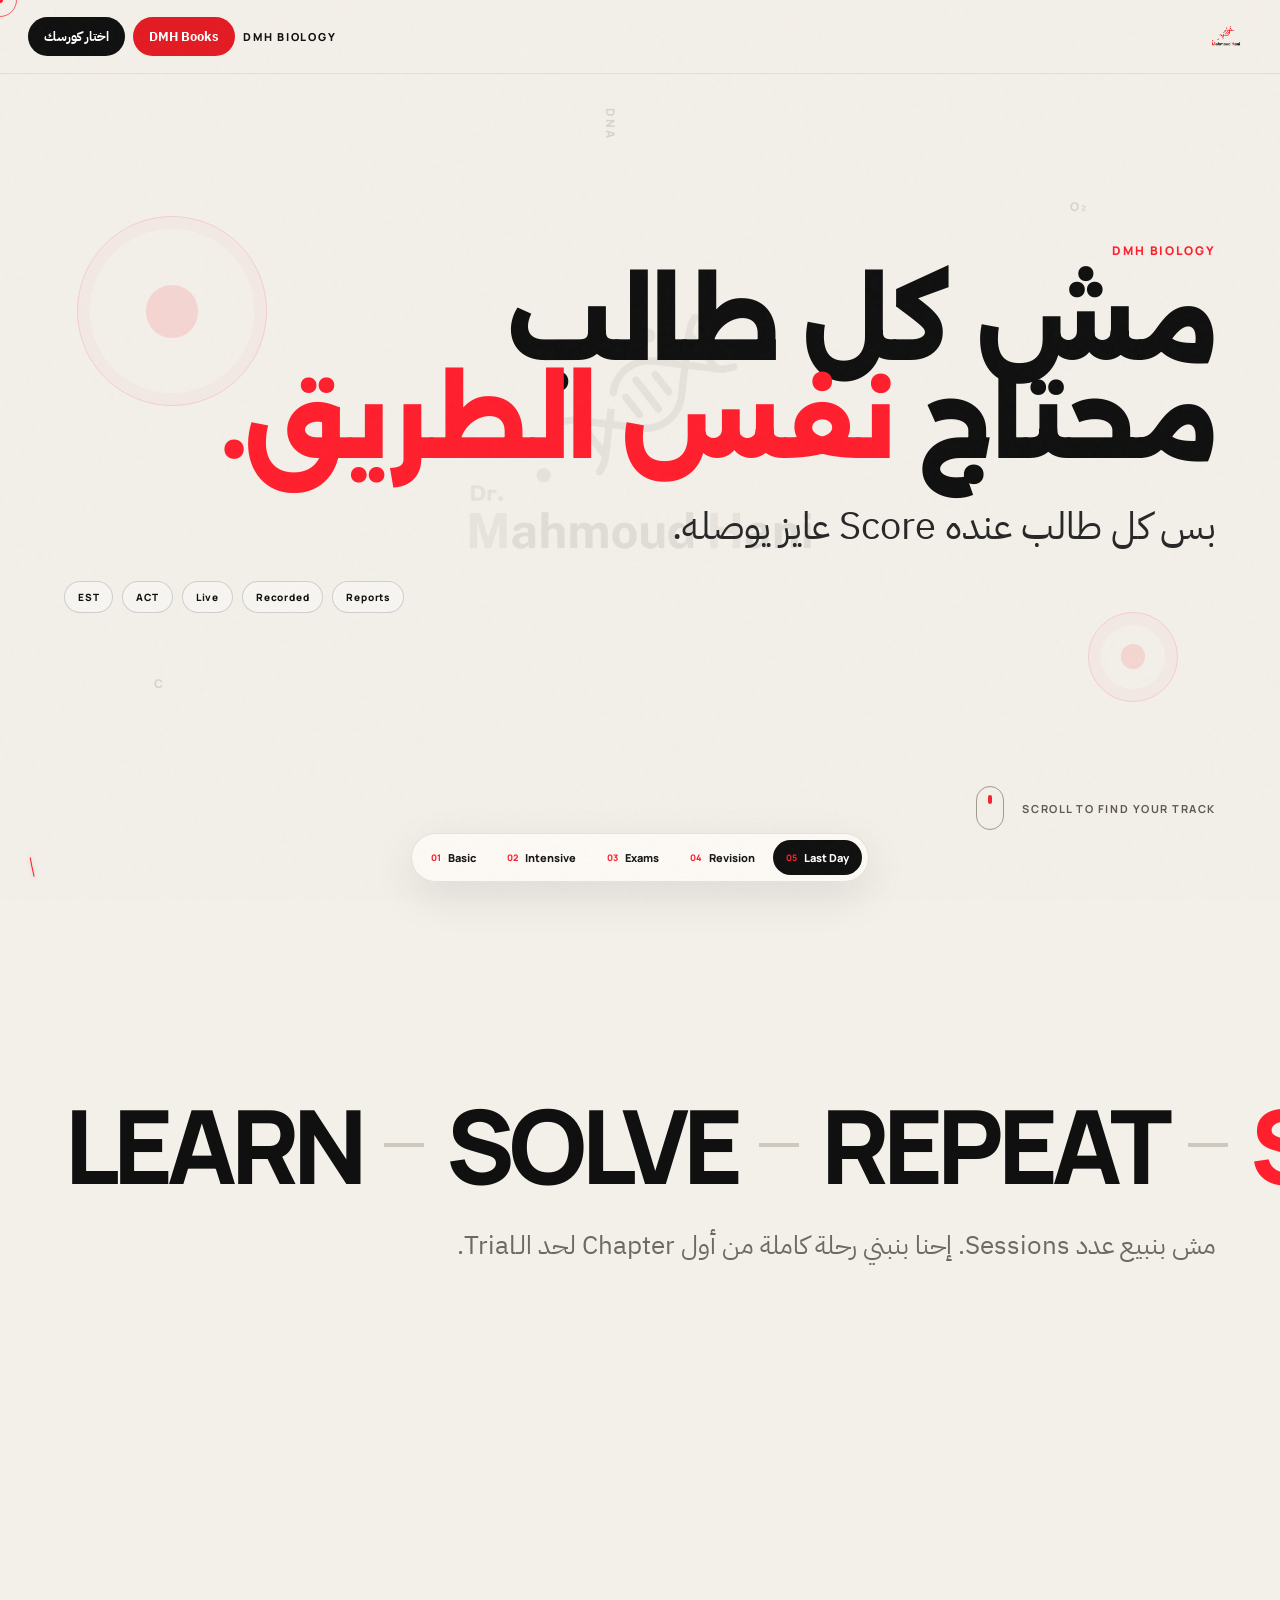
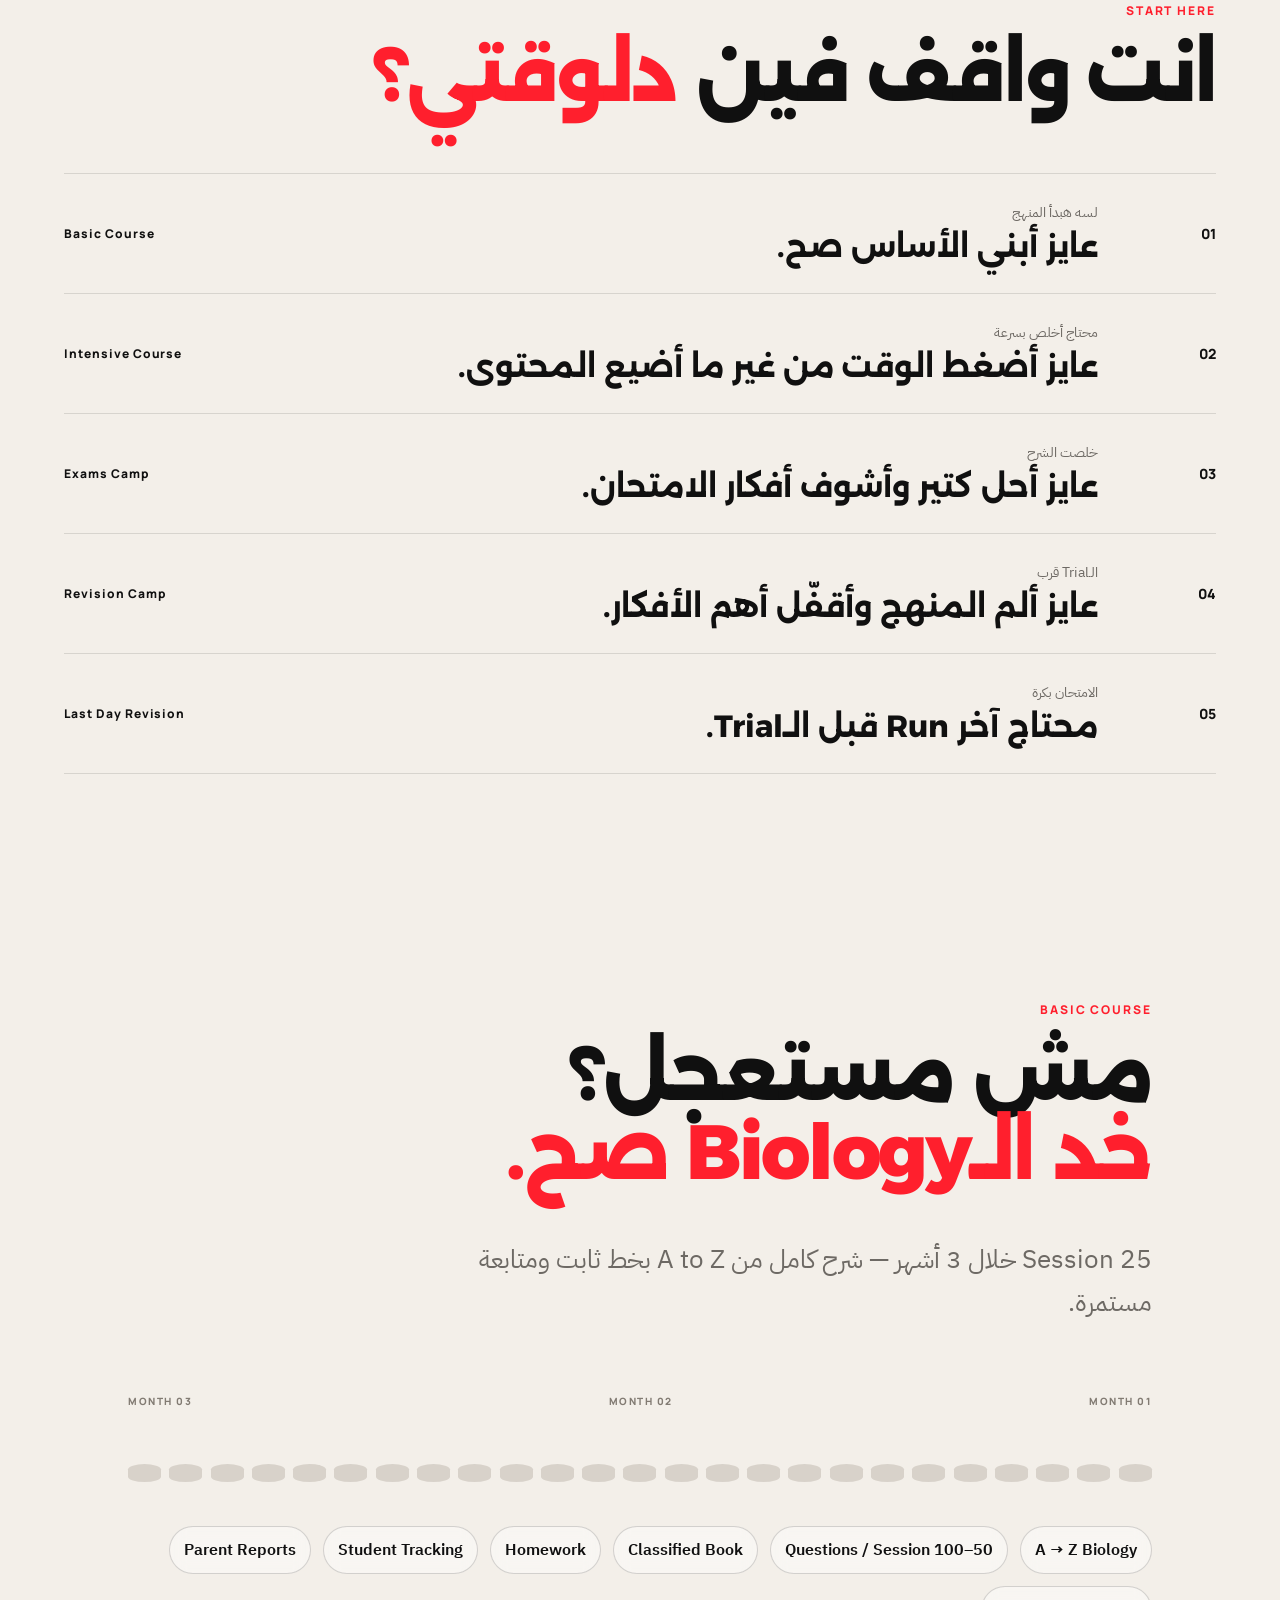
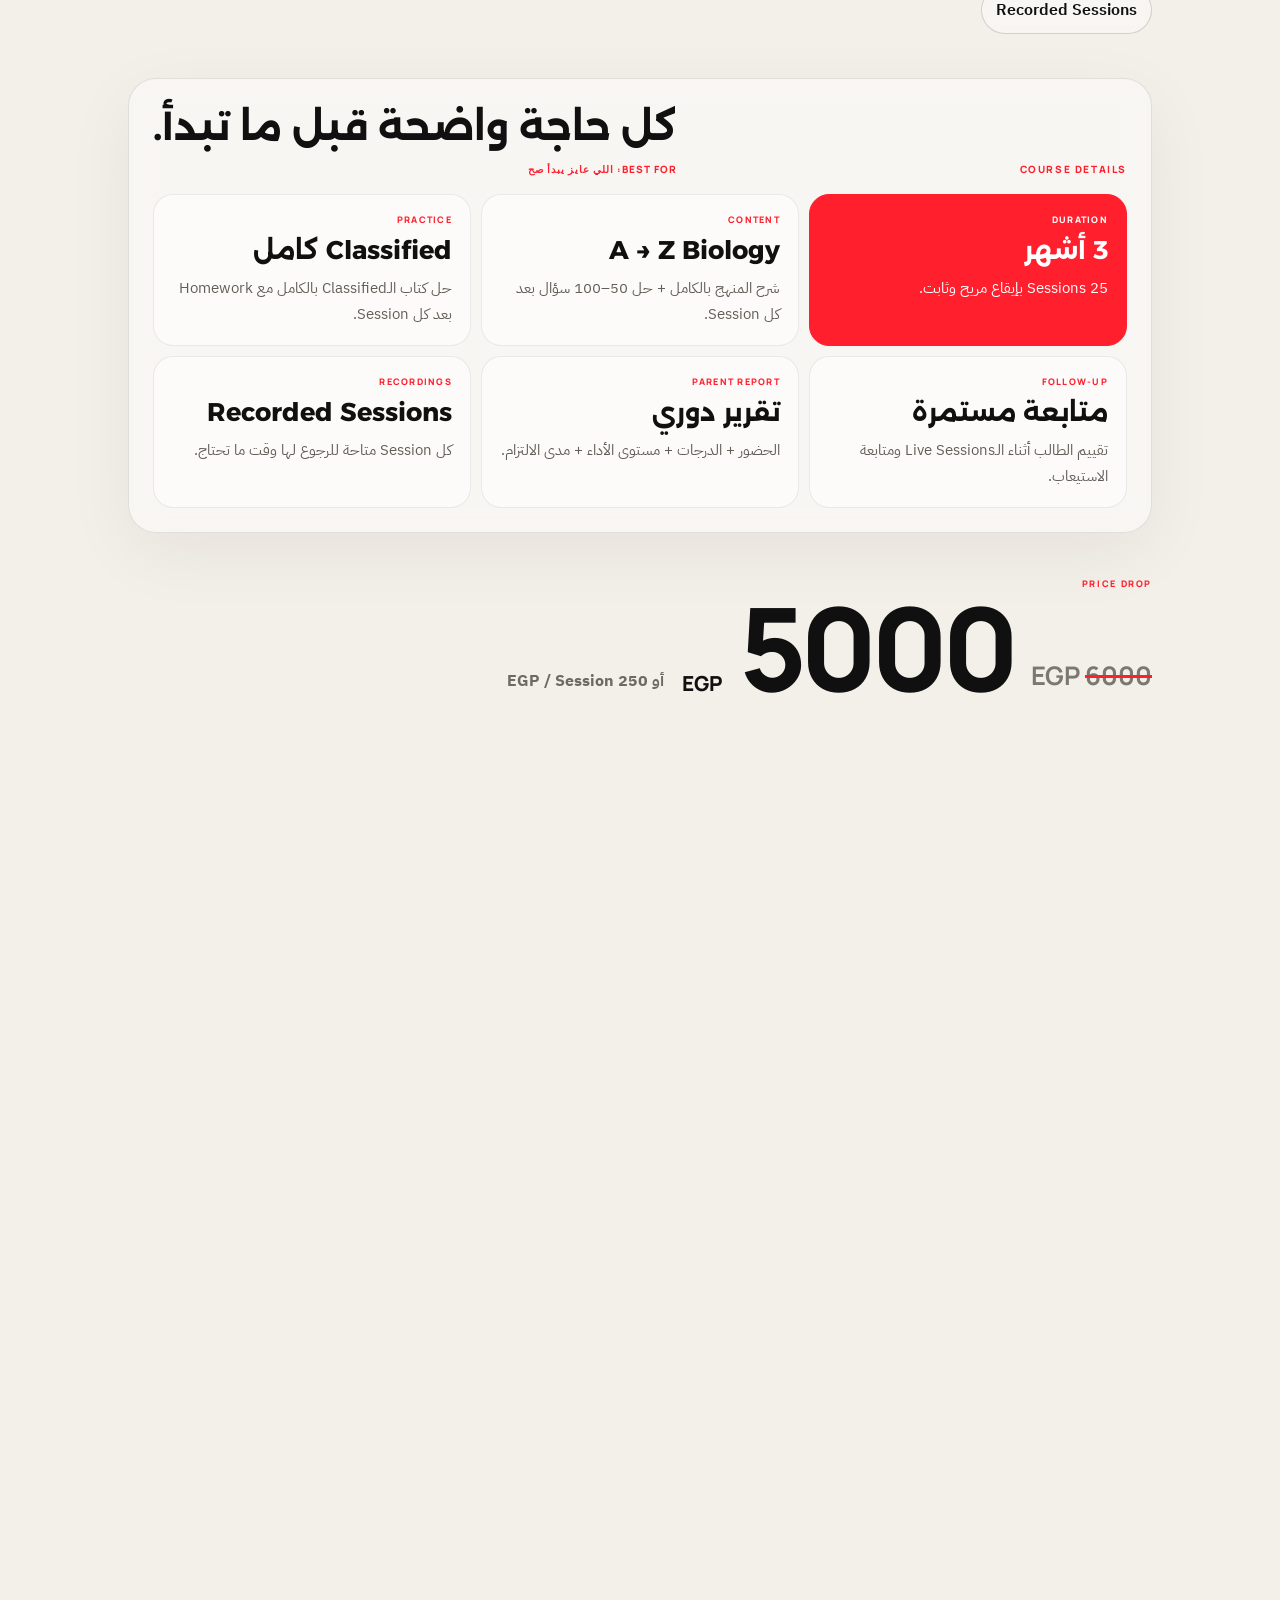
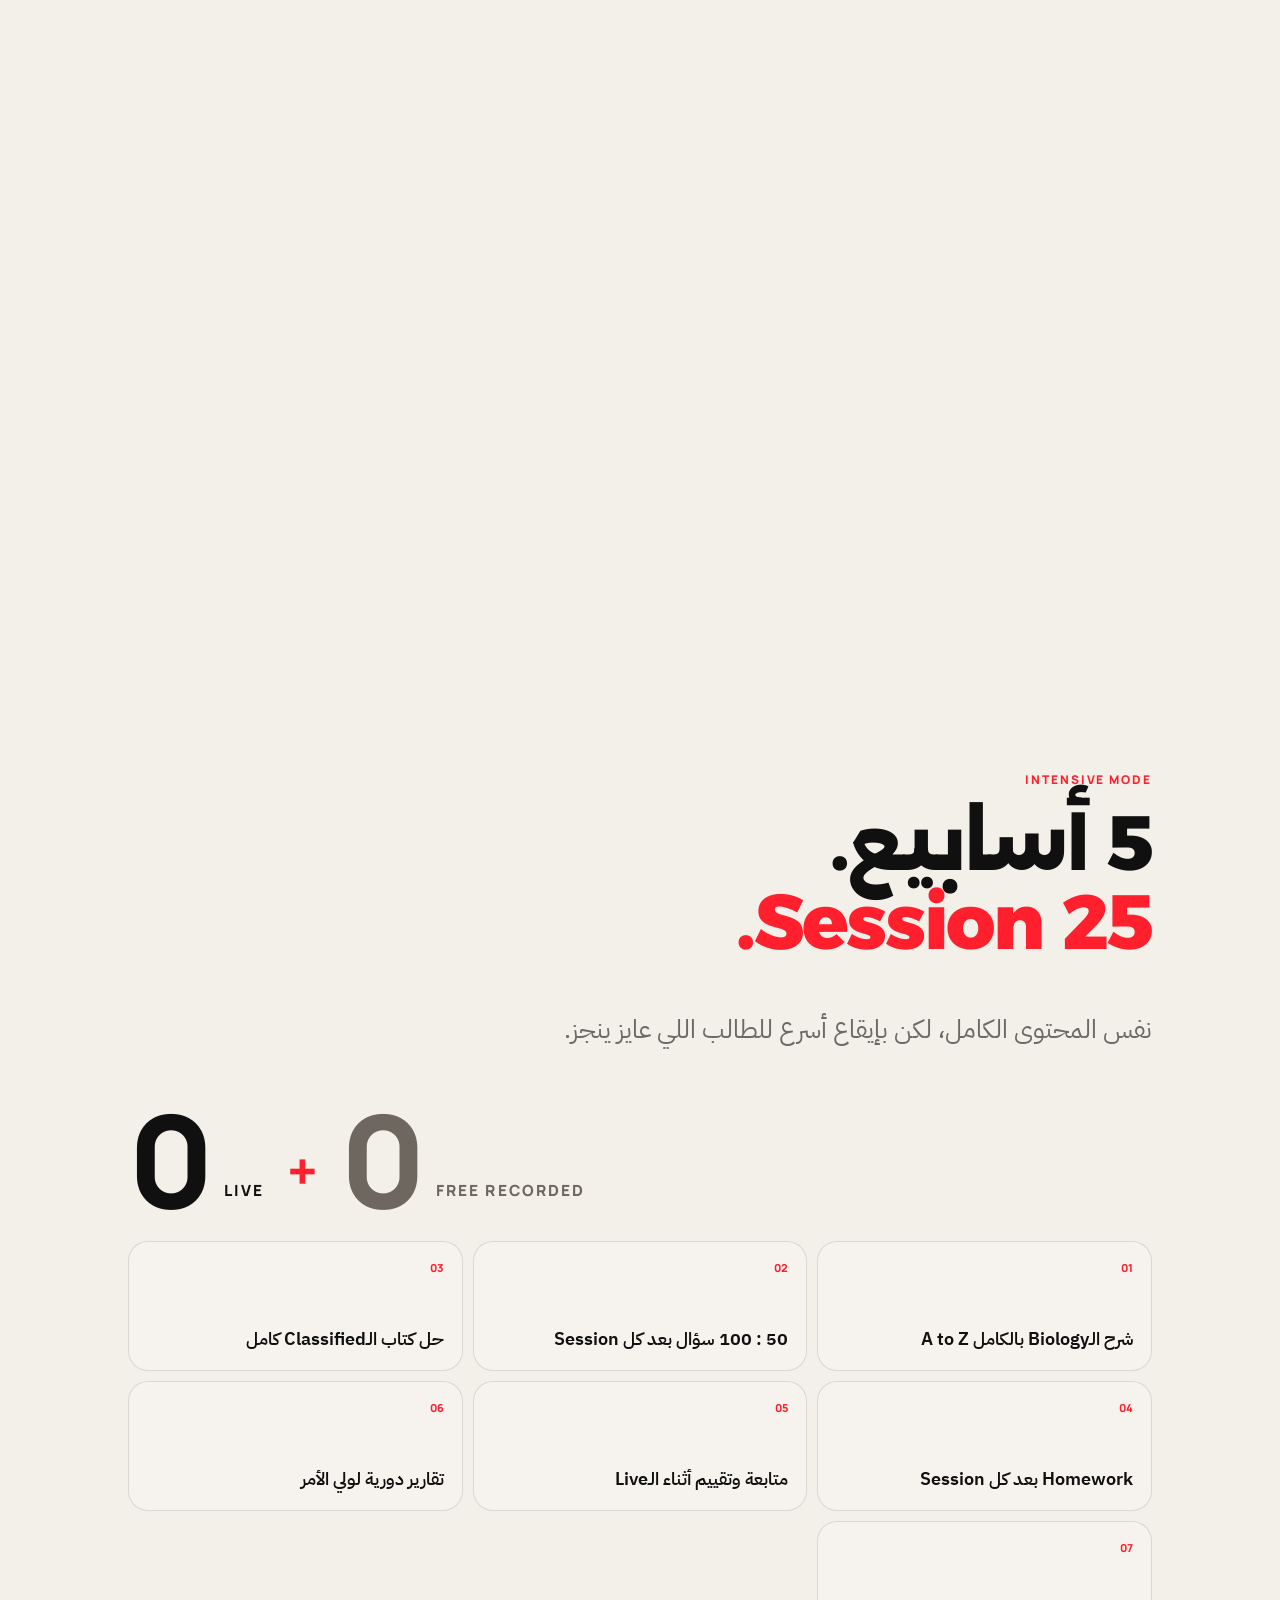
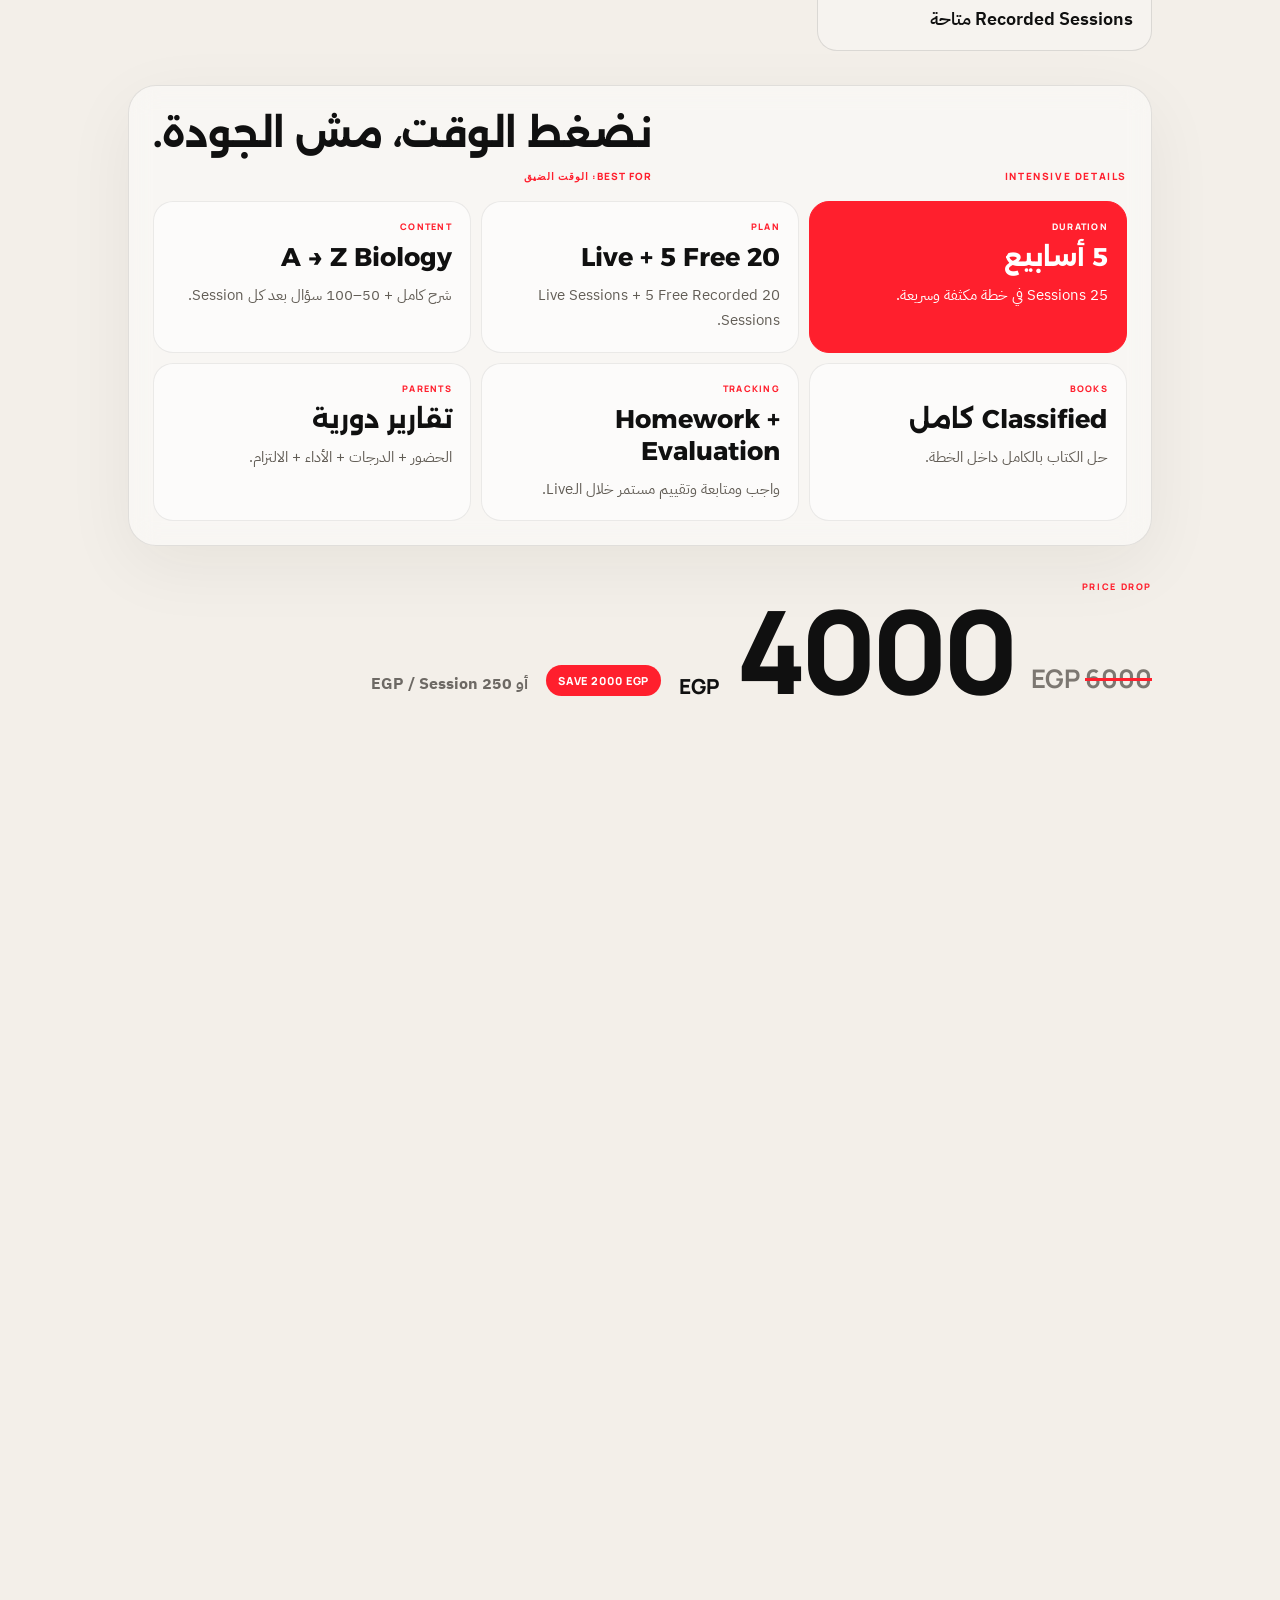
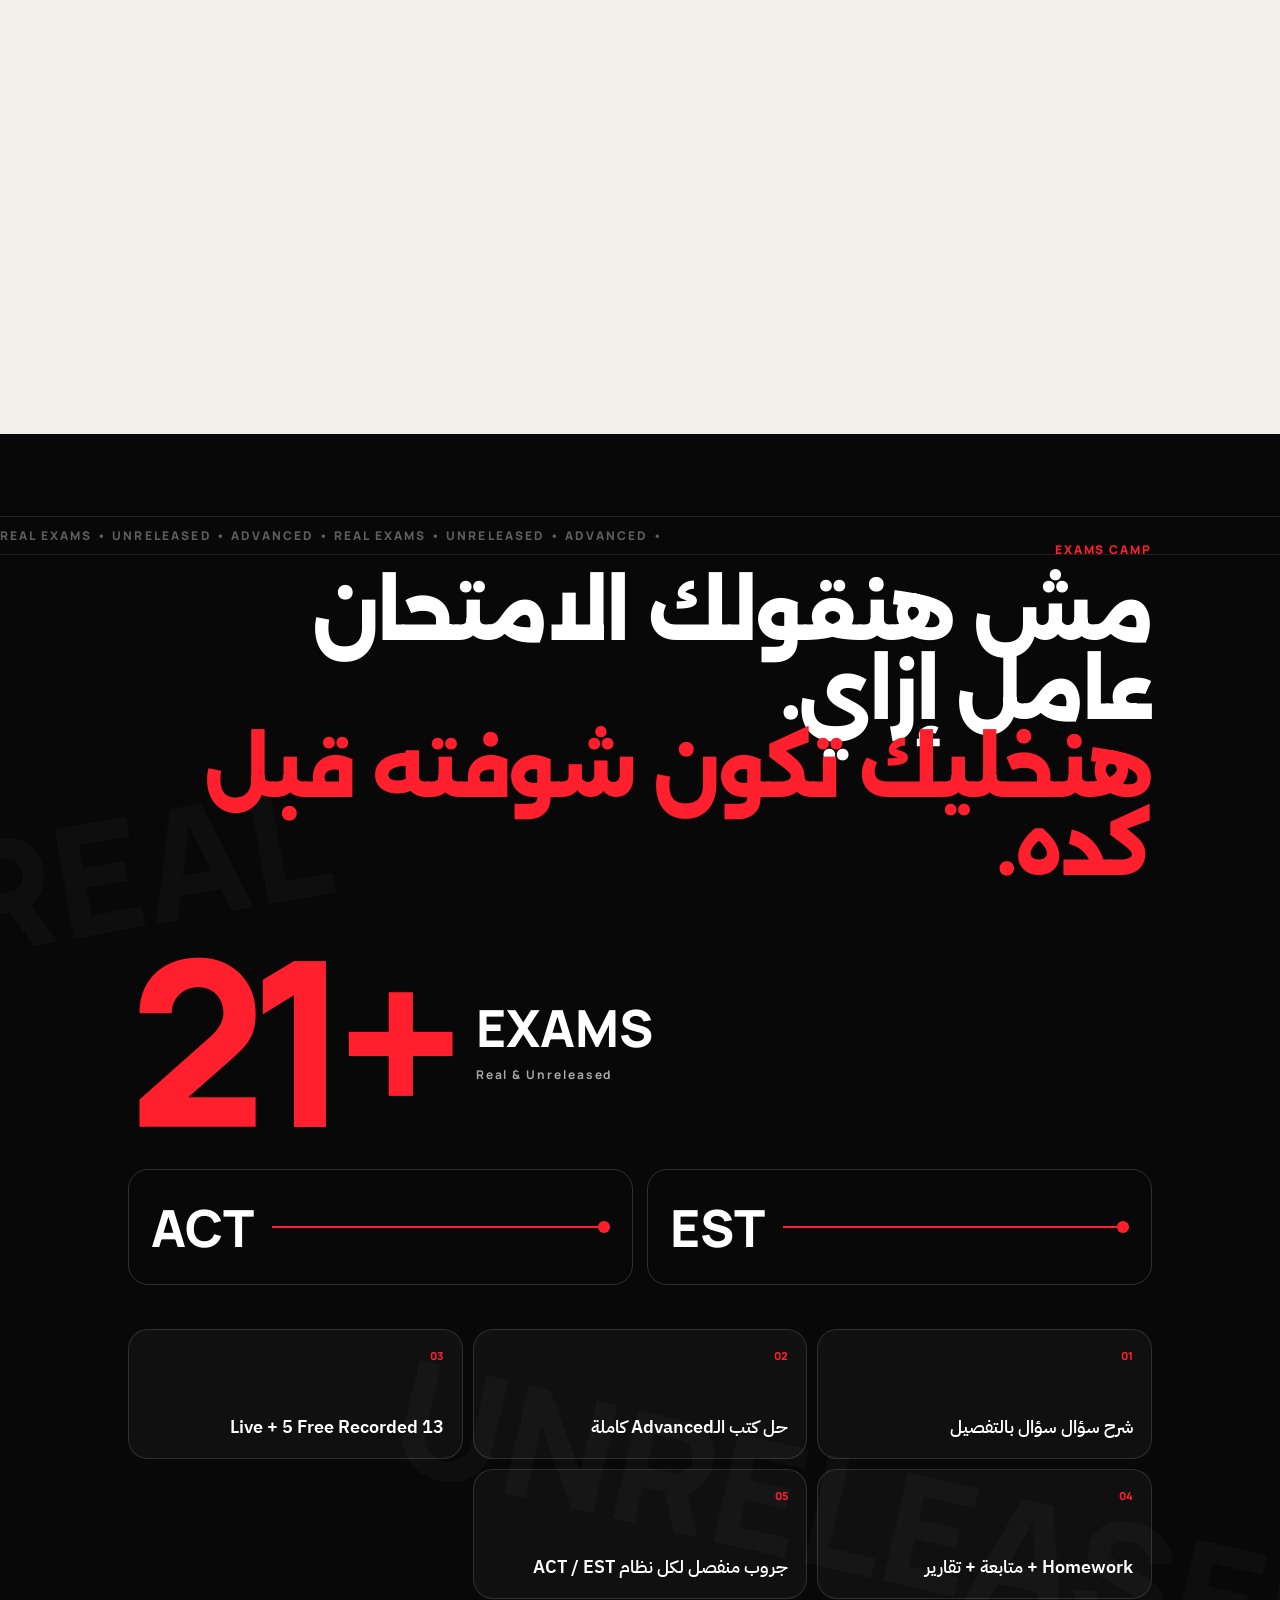
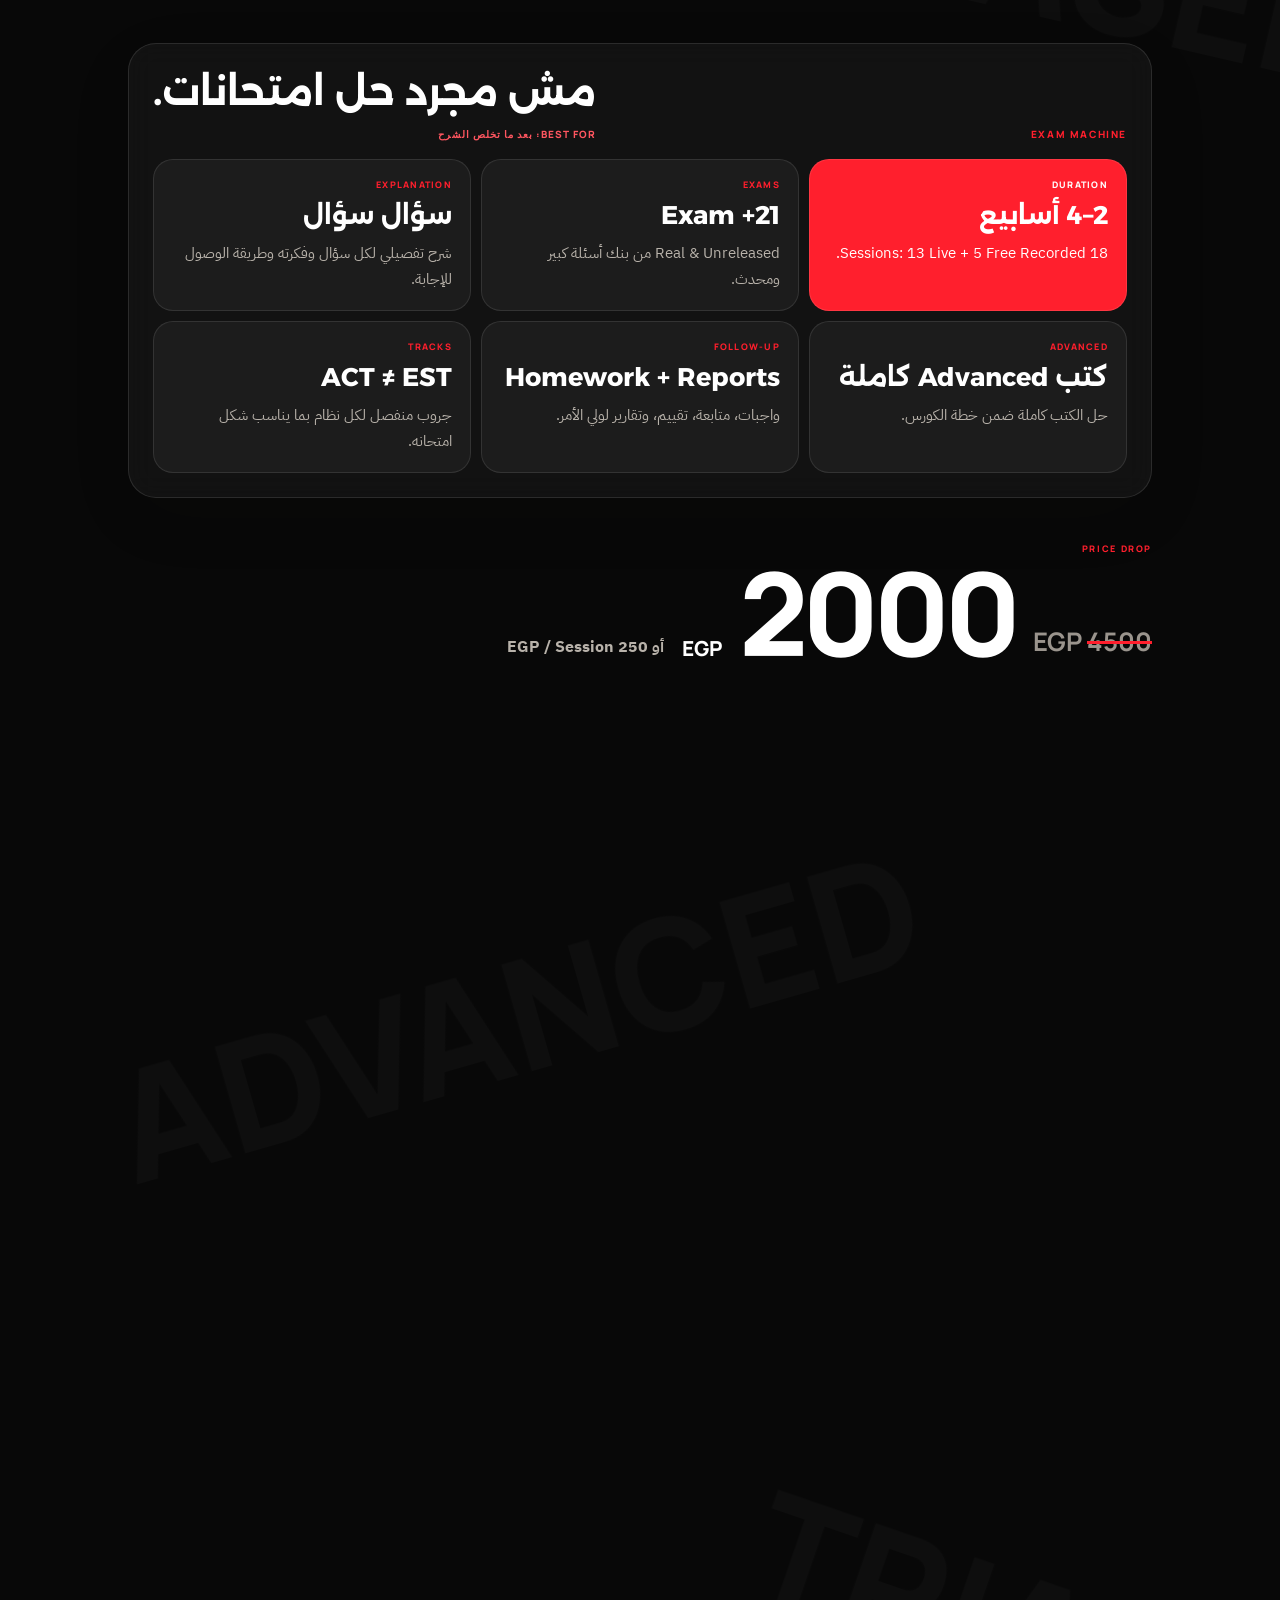
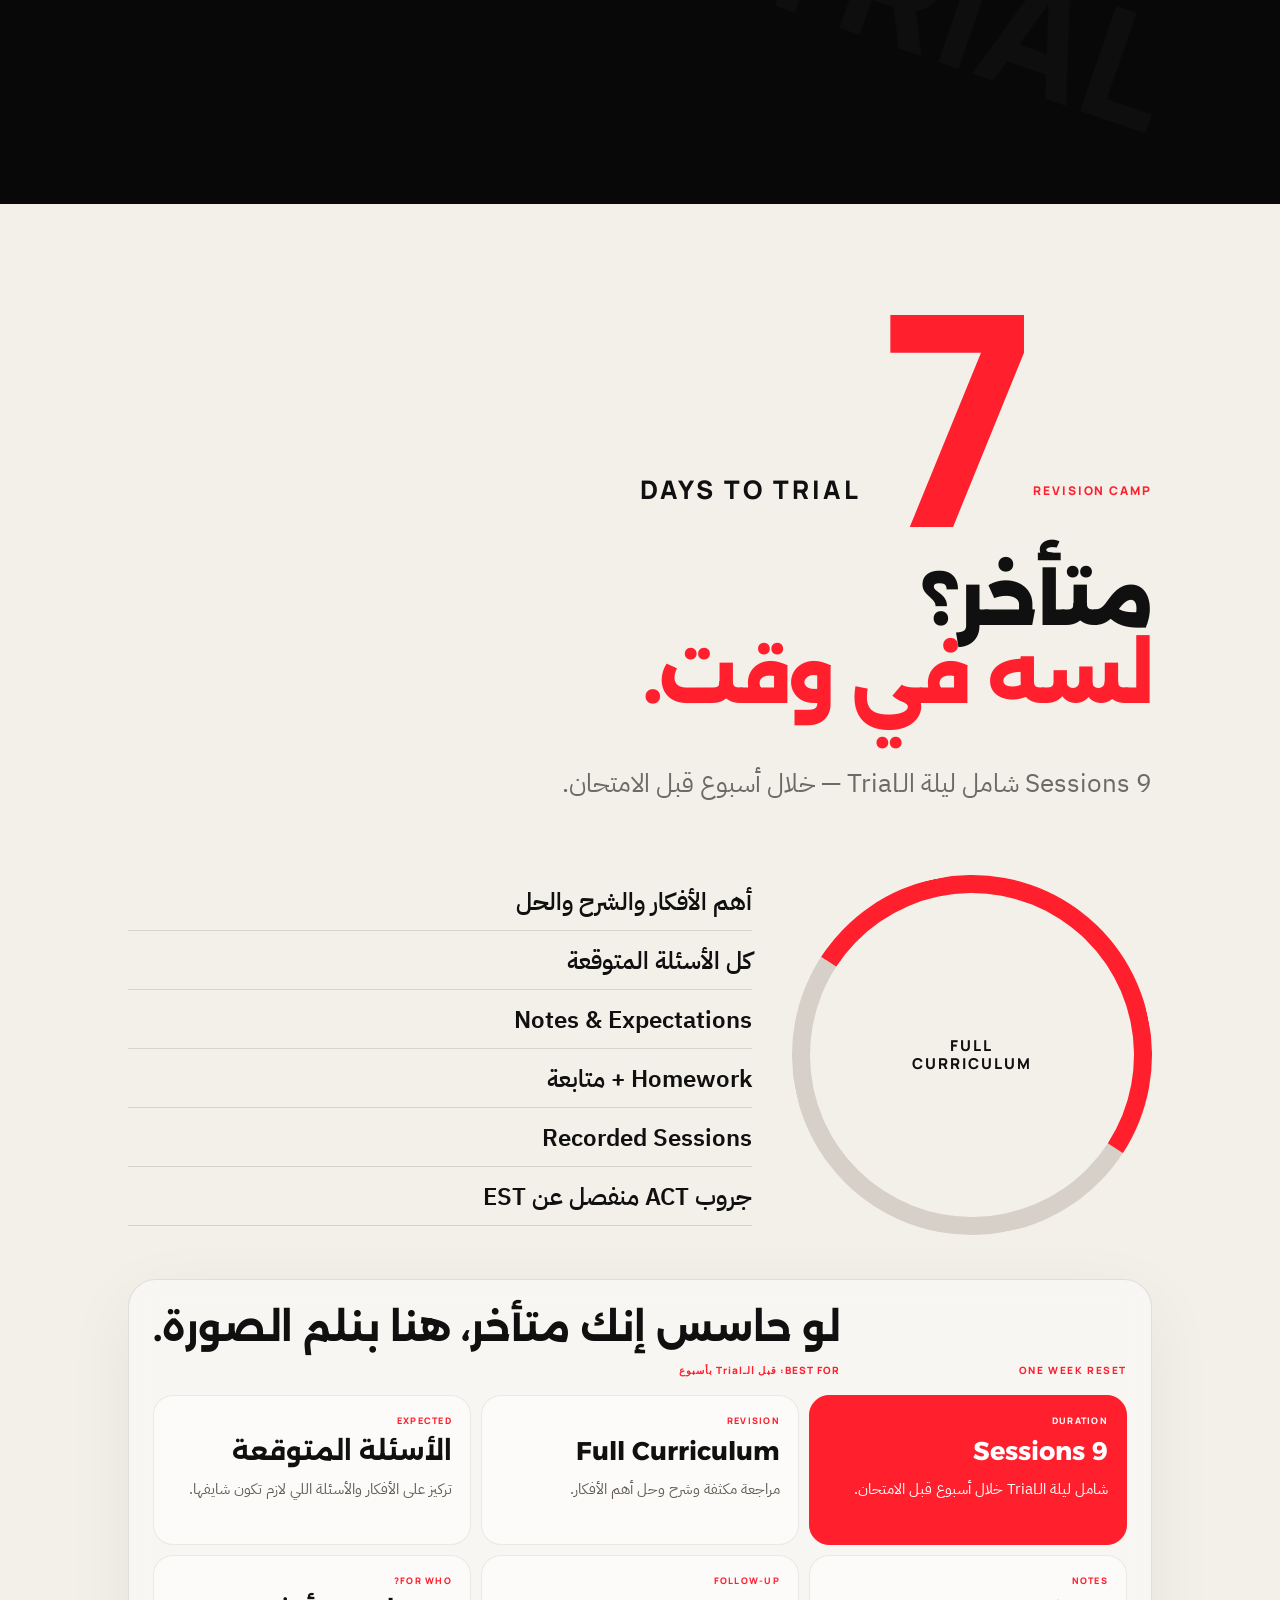
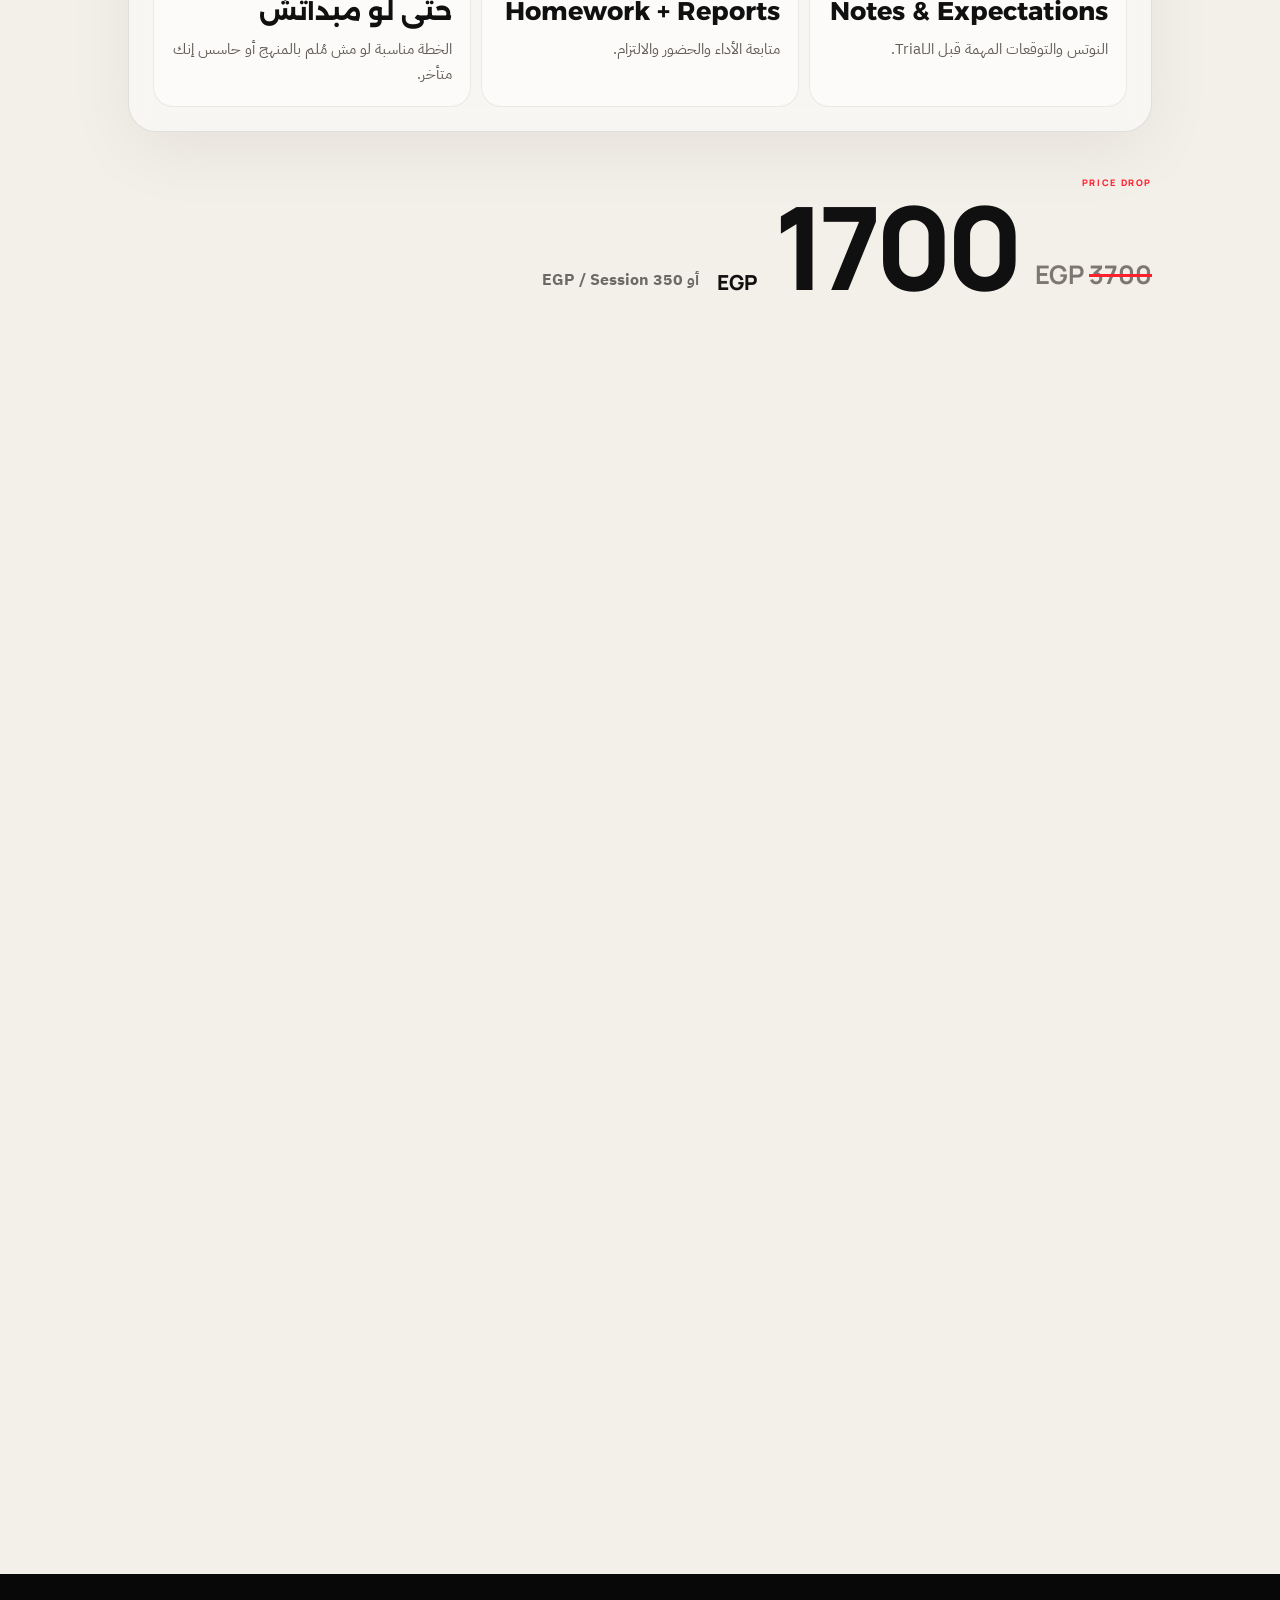
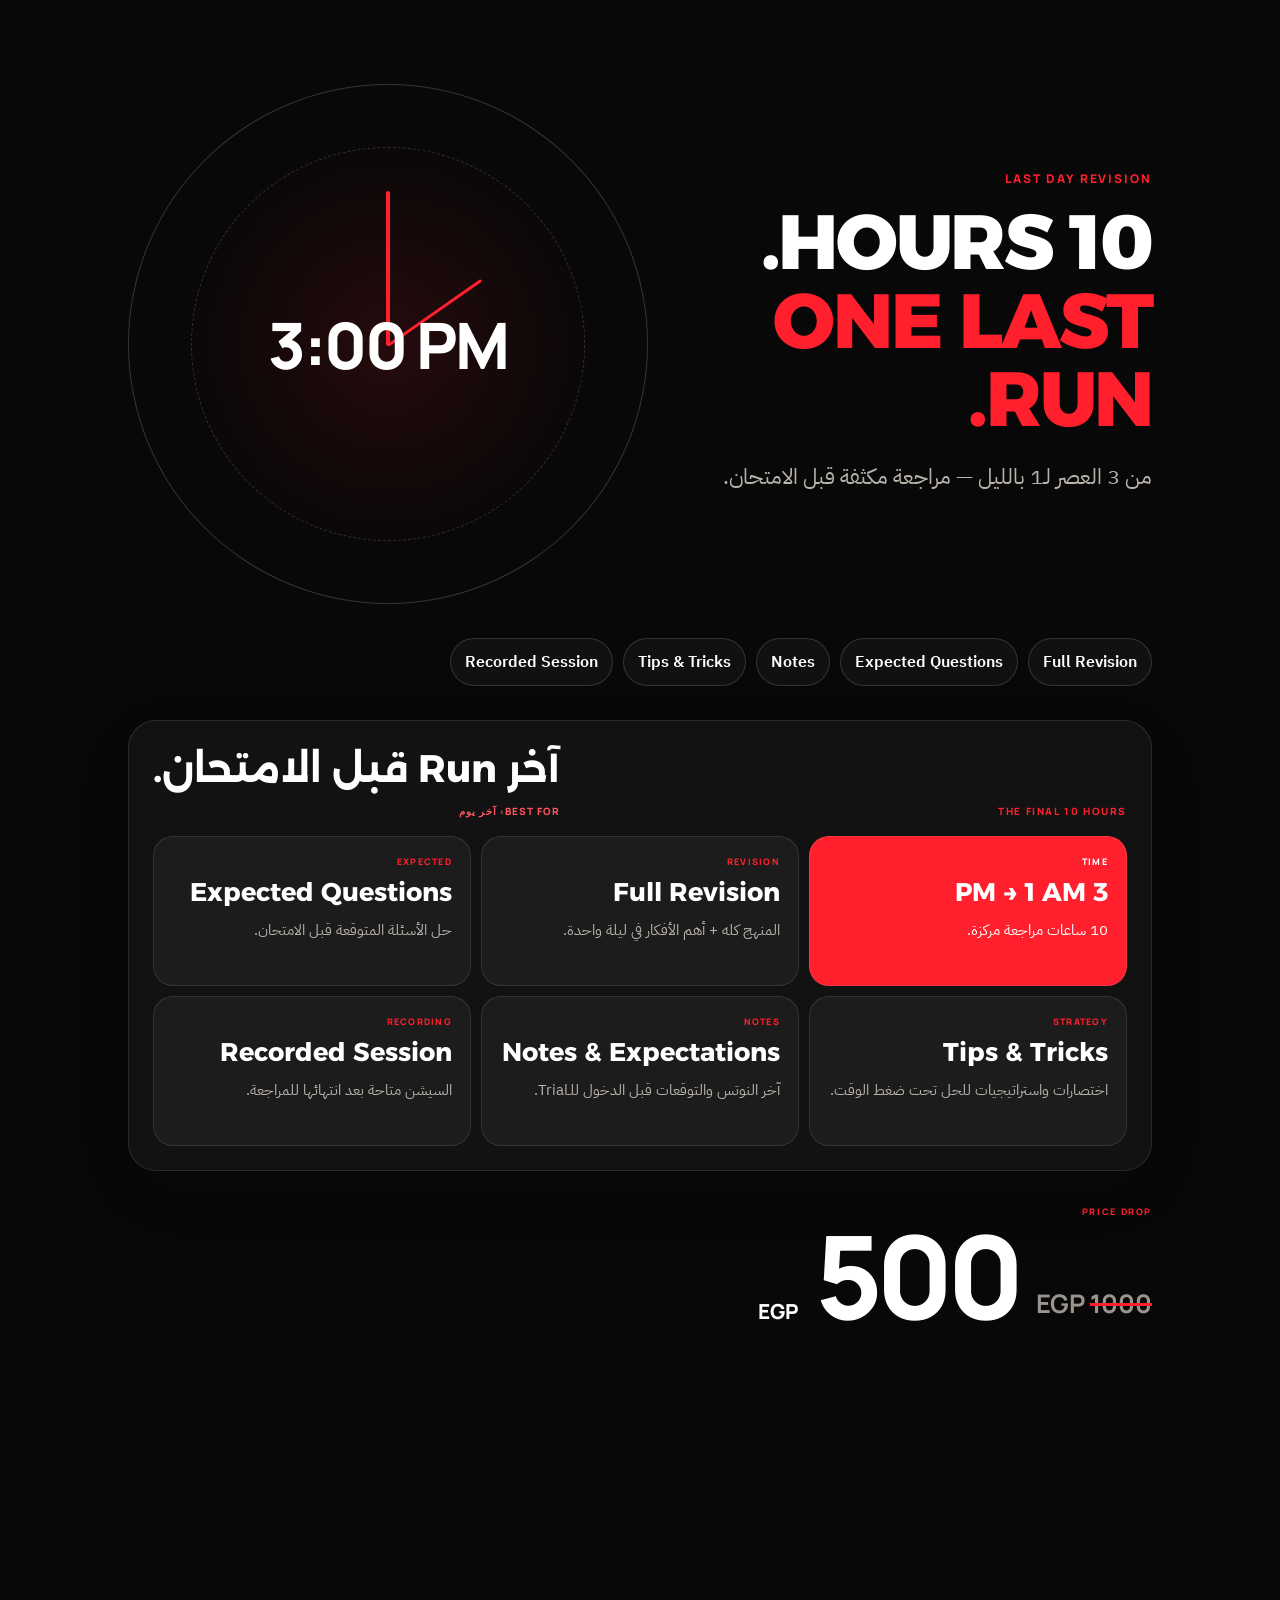
==== commit c1f1b504: "Add files via upload" ====
--- a/index.html
+++ b/index.html
@@ -12,6 +12,15 @@
   <link href="https://fonts.googleapis.com/css2?family=Alexandria:wght@400;500;600;700;800&family=IBM+Plex+Sans+Arabic:wght@400;500;600;700&family=Manrope:wght@500;600;700;800&display=swap" rel="stylesheet">
 
   <link rel="stylesheet" href="styles.css" />
+  <style>
+    .topbar-right{display:flex;align-items:center;gap:8px}
+    .books-mini{background:#e31b23!important;color:#fff!important;border-color:#e31b23!important}
+    @media(max-width:720px){
+      .topbar-right .micro{display:none}
+      .topbar-right{gap:6px}
+      .topbar-right .mini-cta{font-size:10px;padding:9px 10px}
+    }
+  </style>
 </head>
 <body>
   <div class="scroll-progress"><i></i></div>
@@ -30,6 +39,7 @@
     </a>
     <div class="topbar-right">
       <span class="micro">DMH BIOLOGY</span>
+      <a class="mini-cta books-mini" href="books.html">DMH Books</a>
       <a class="mini-cta" href="#choose">اختار كورسك</a>
     </div>
   </header>
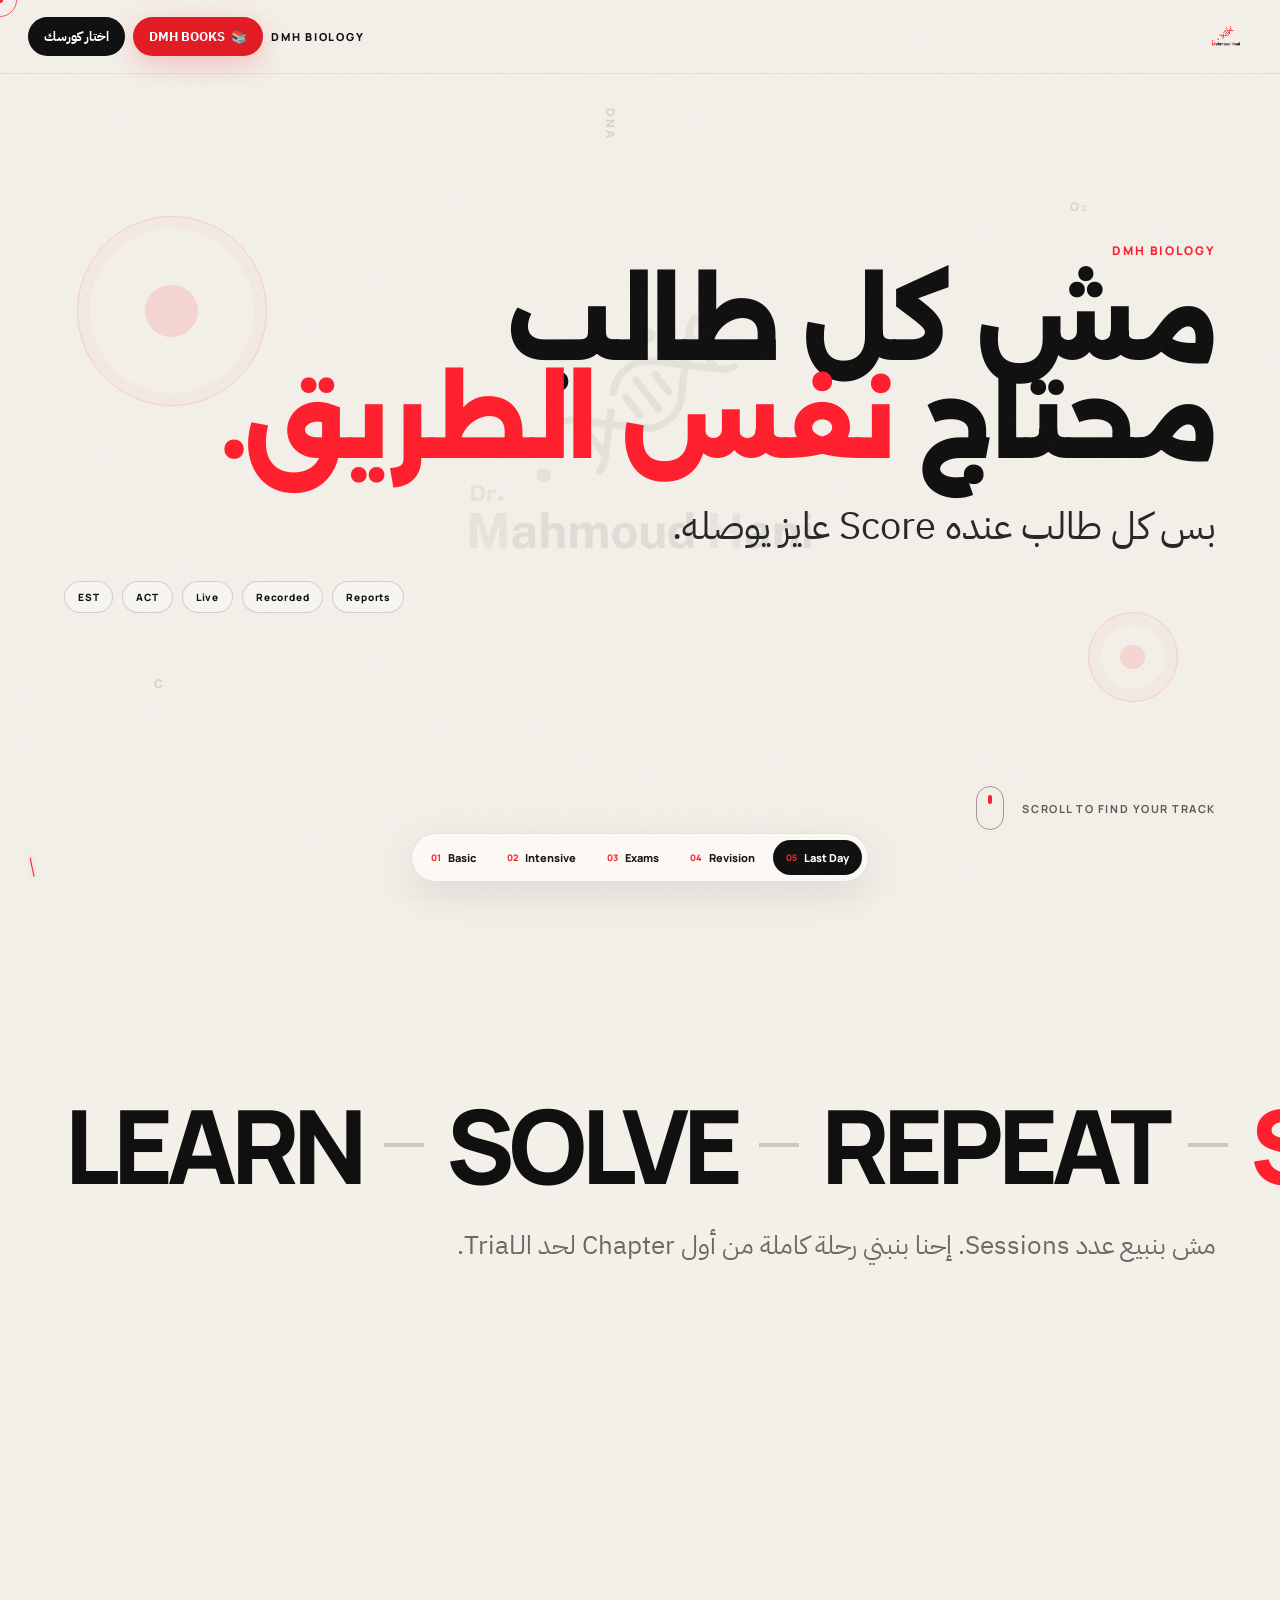
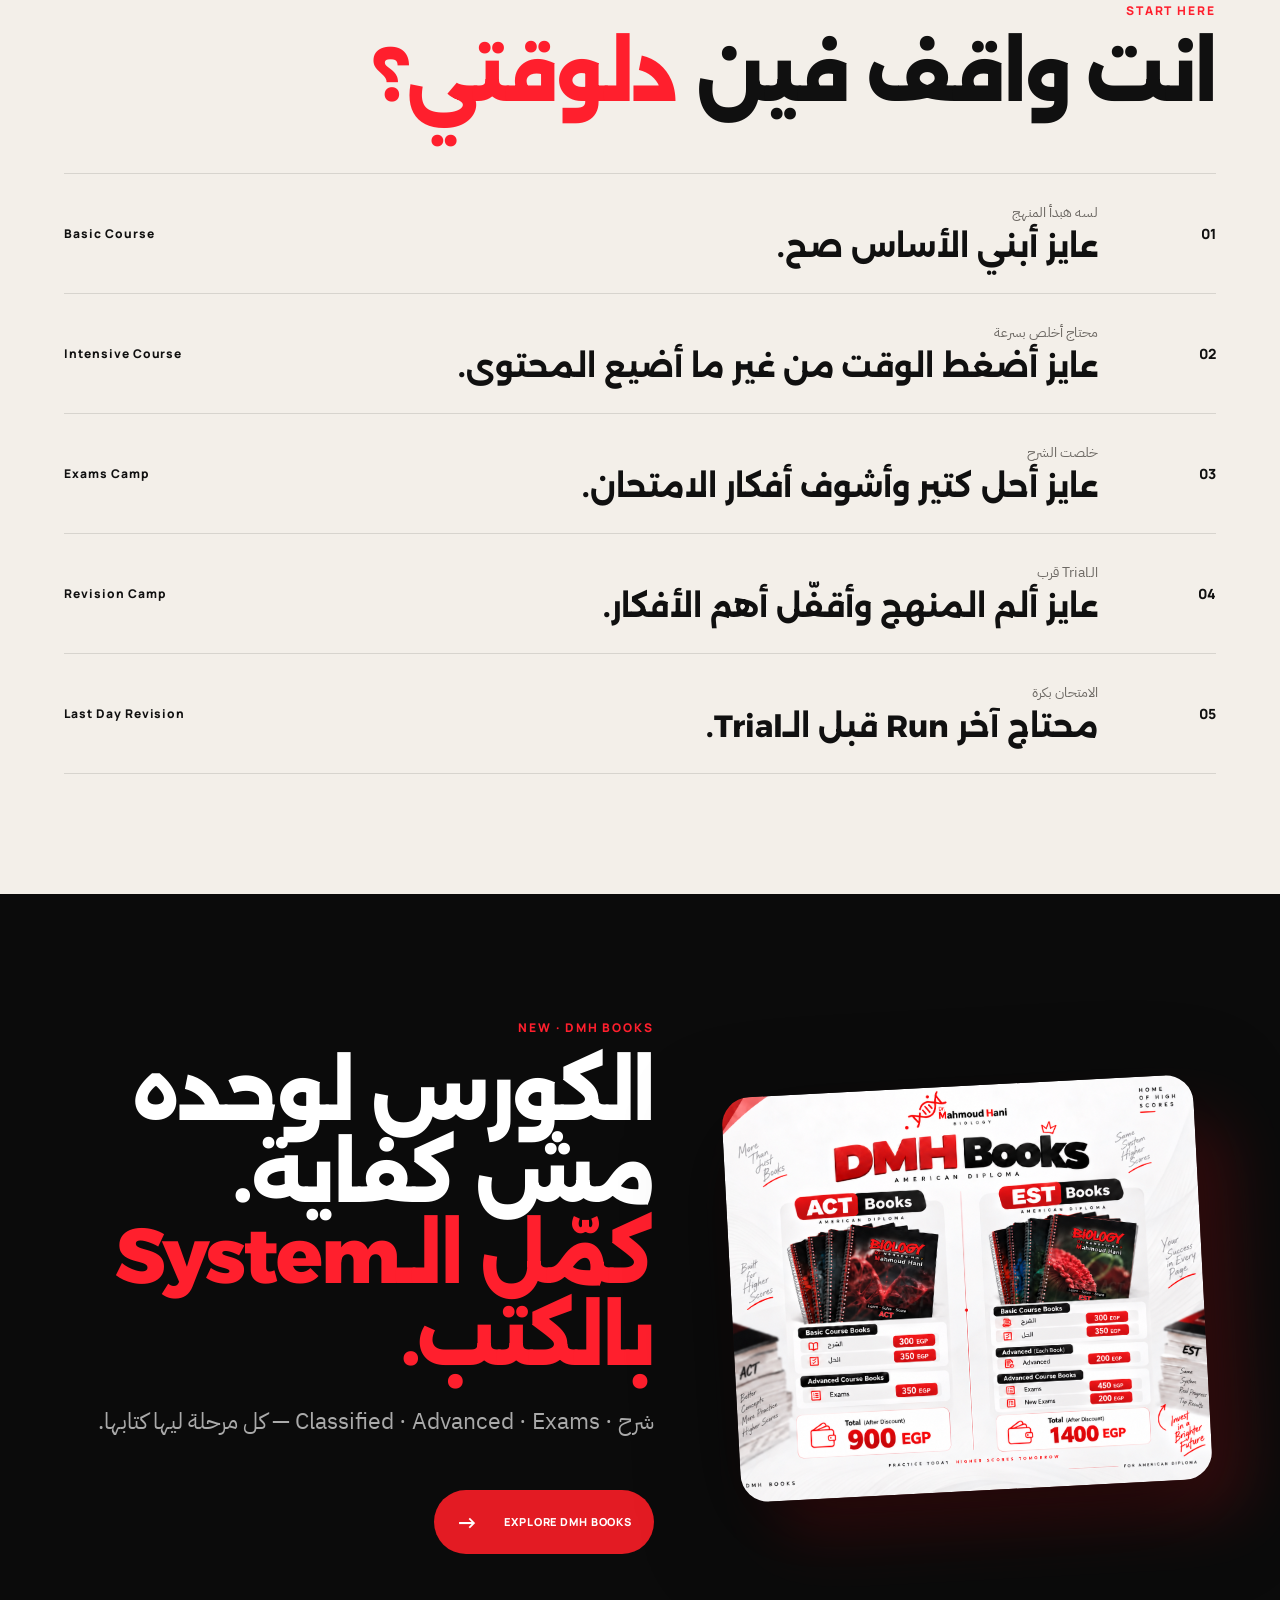
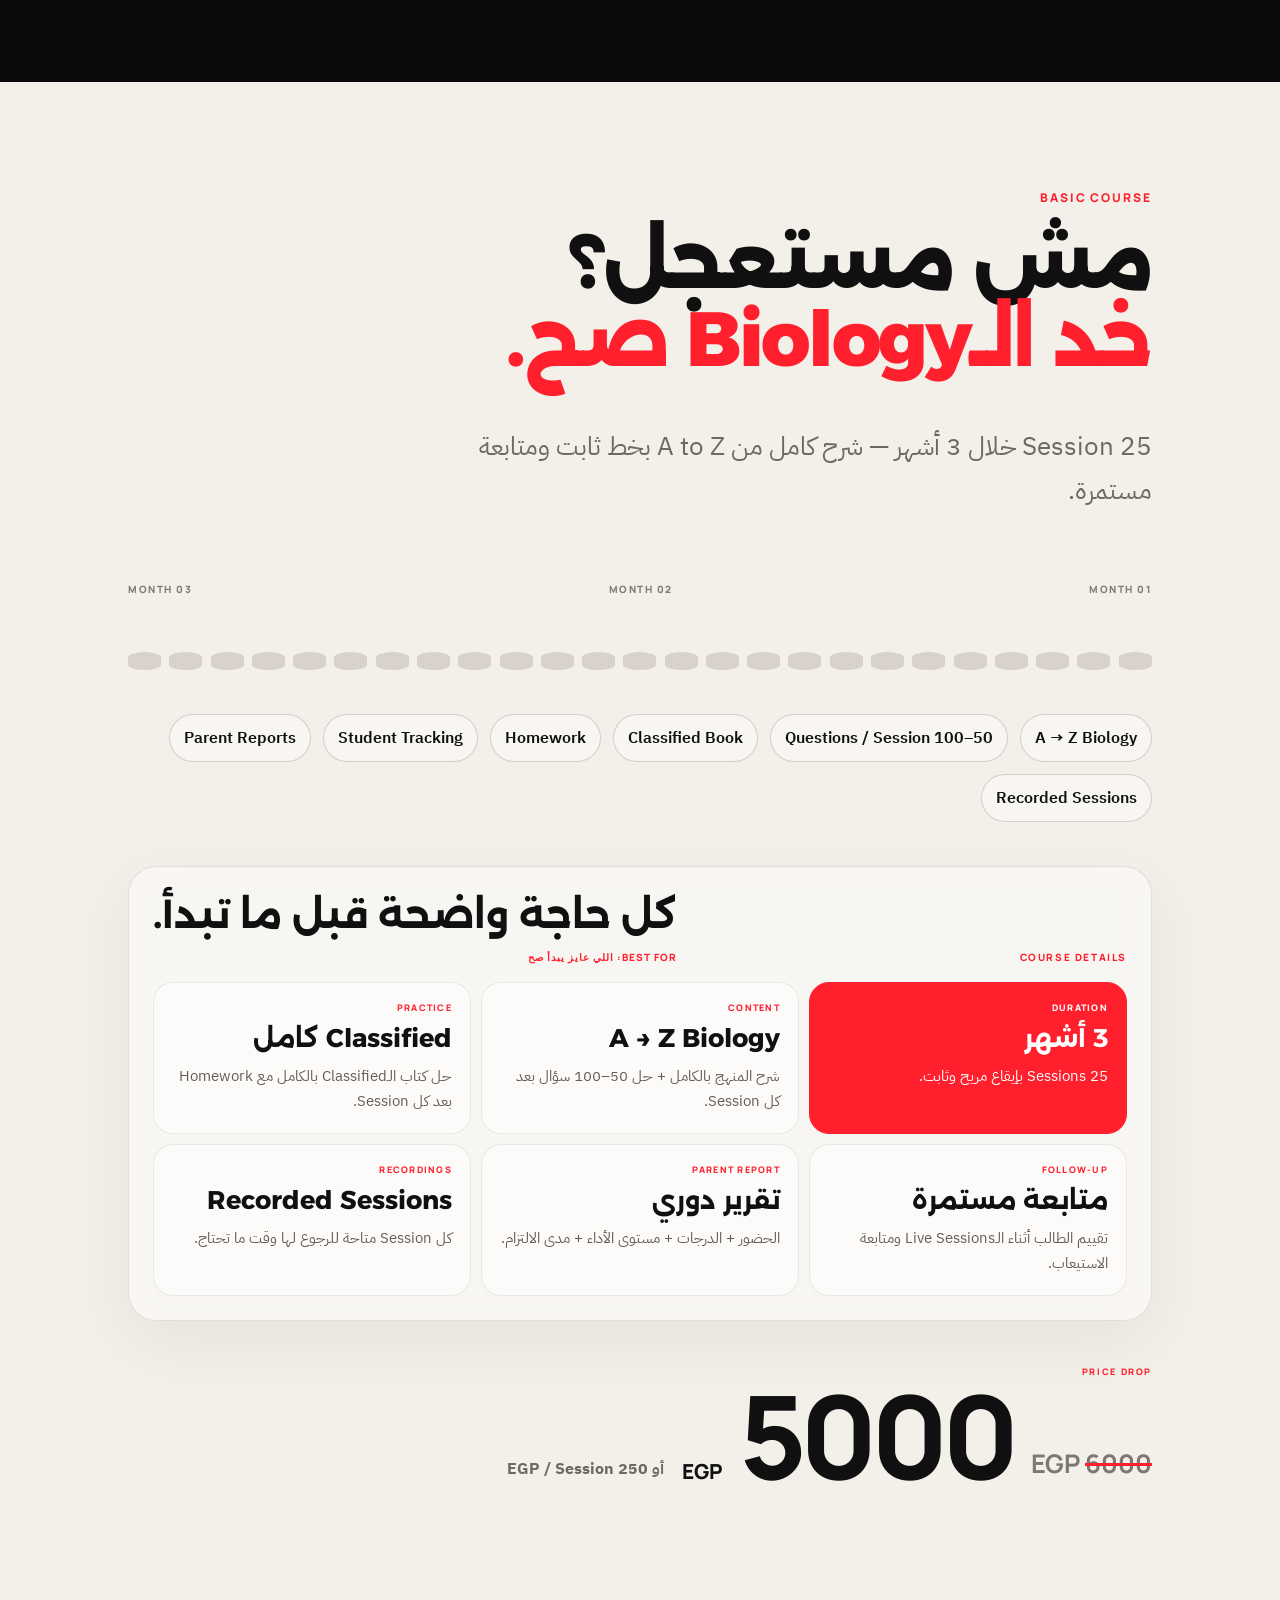
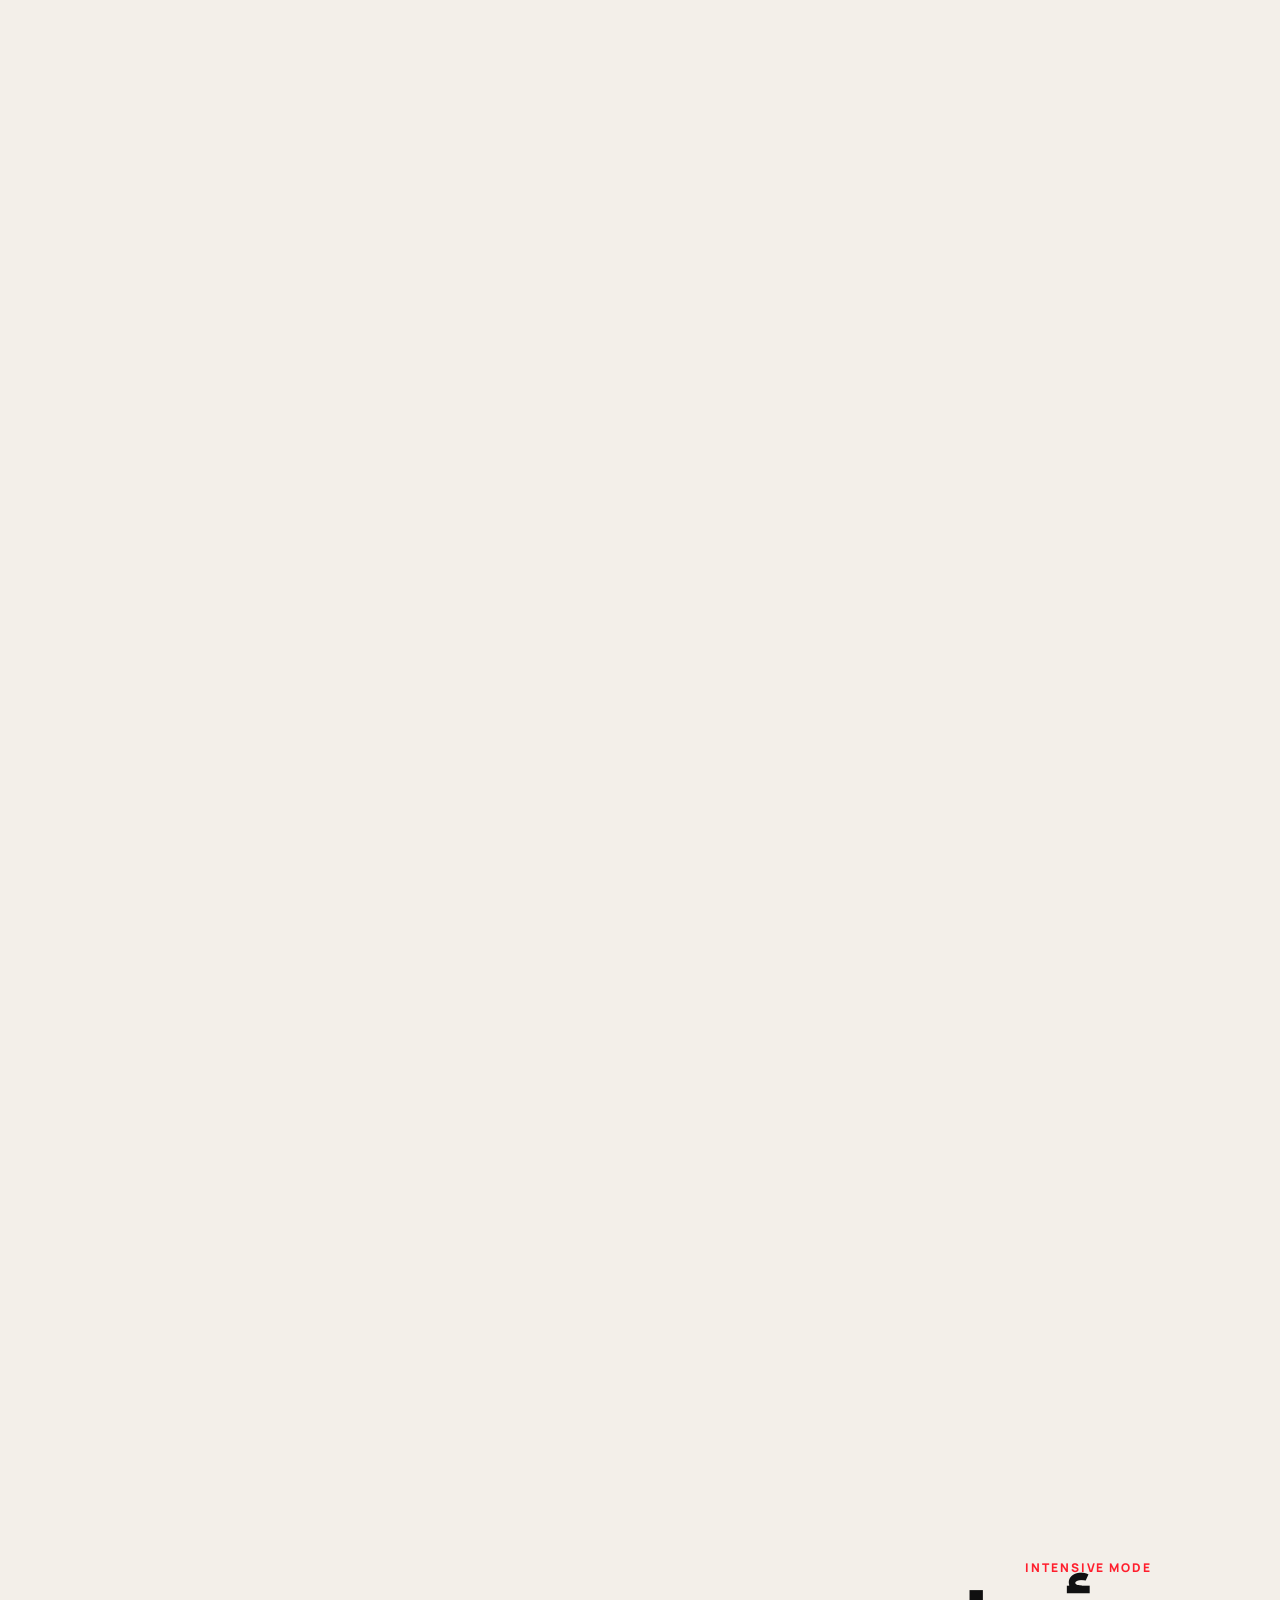
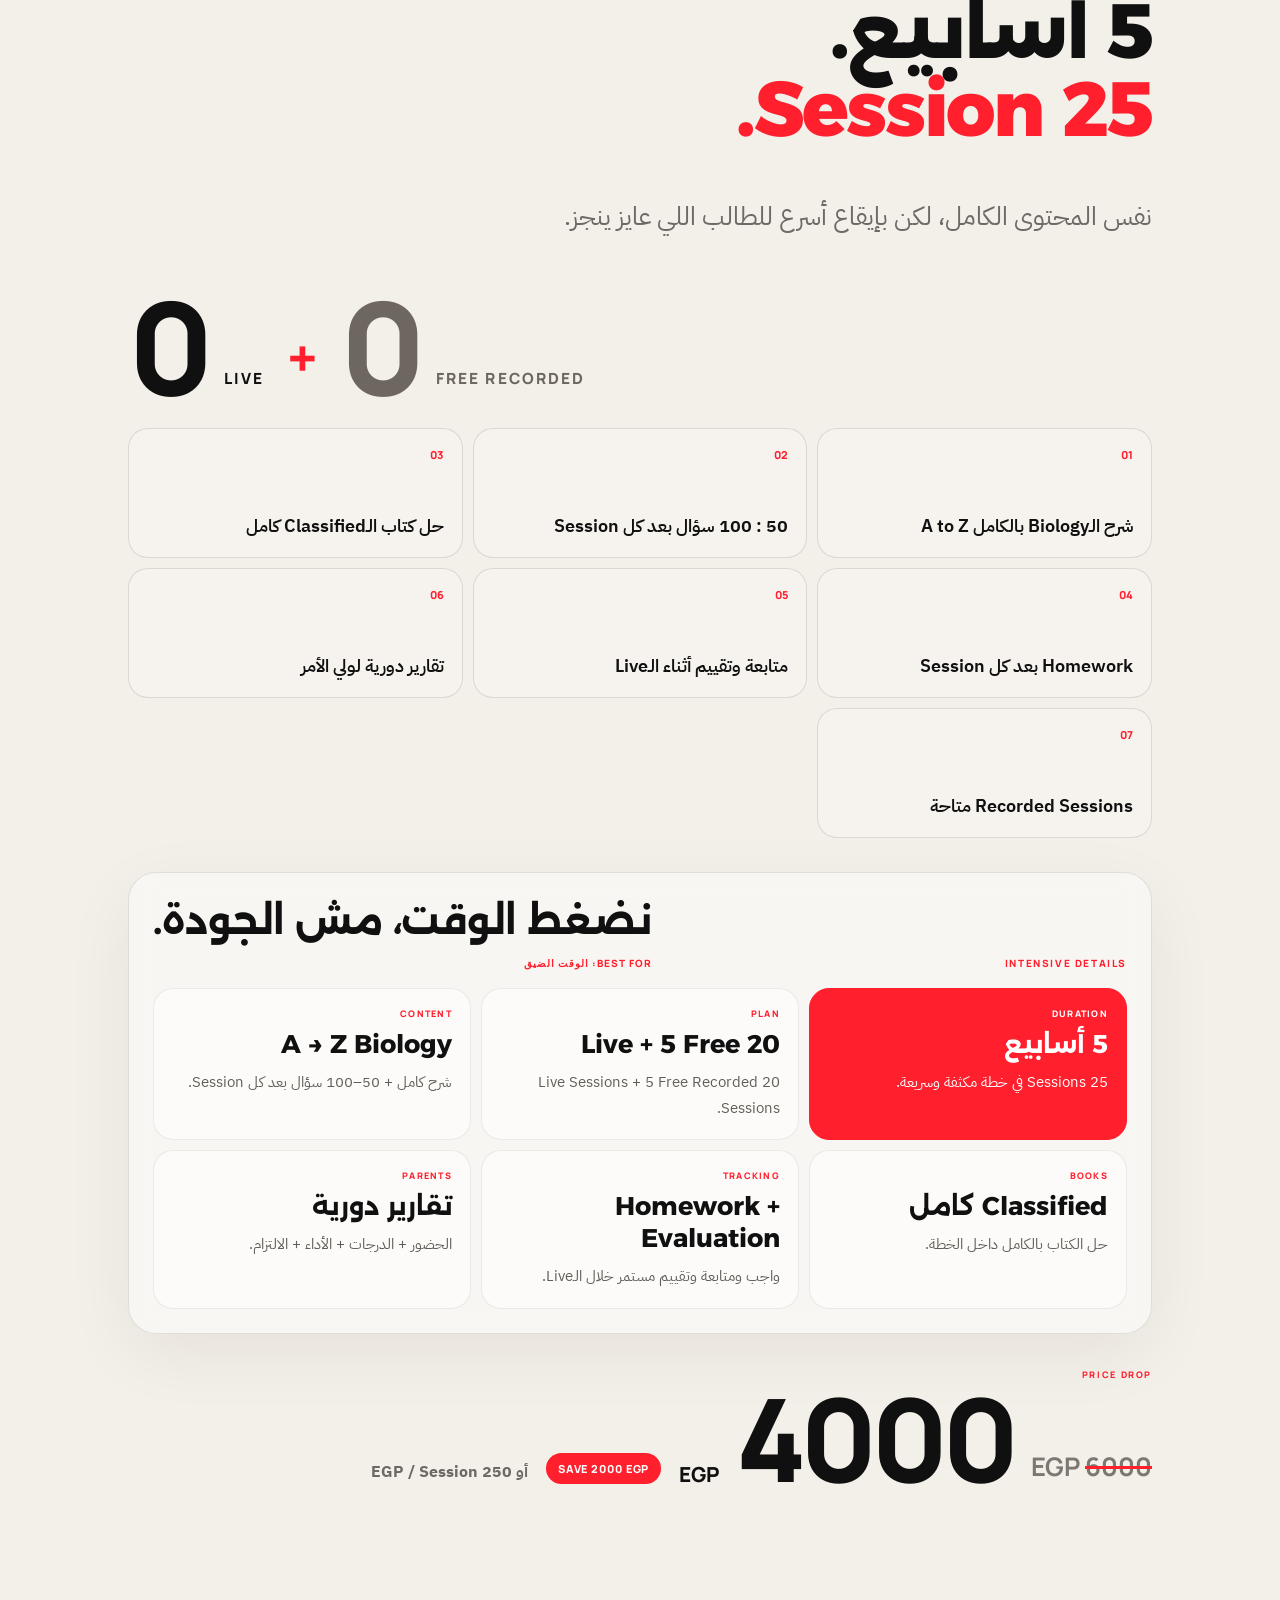
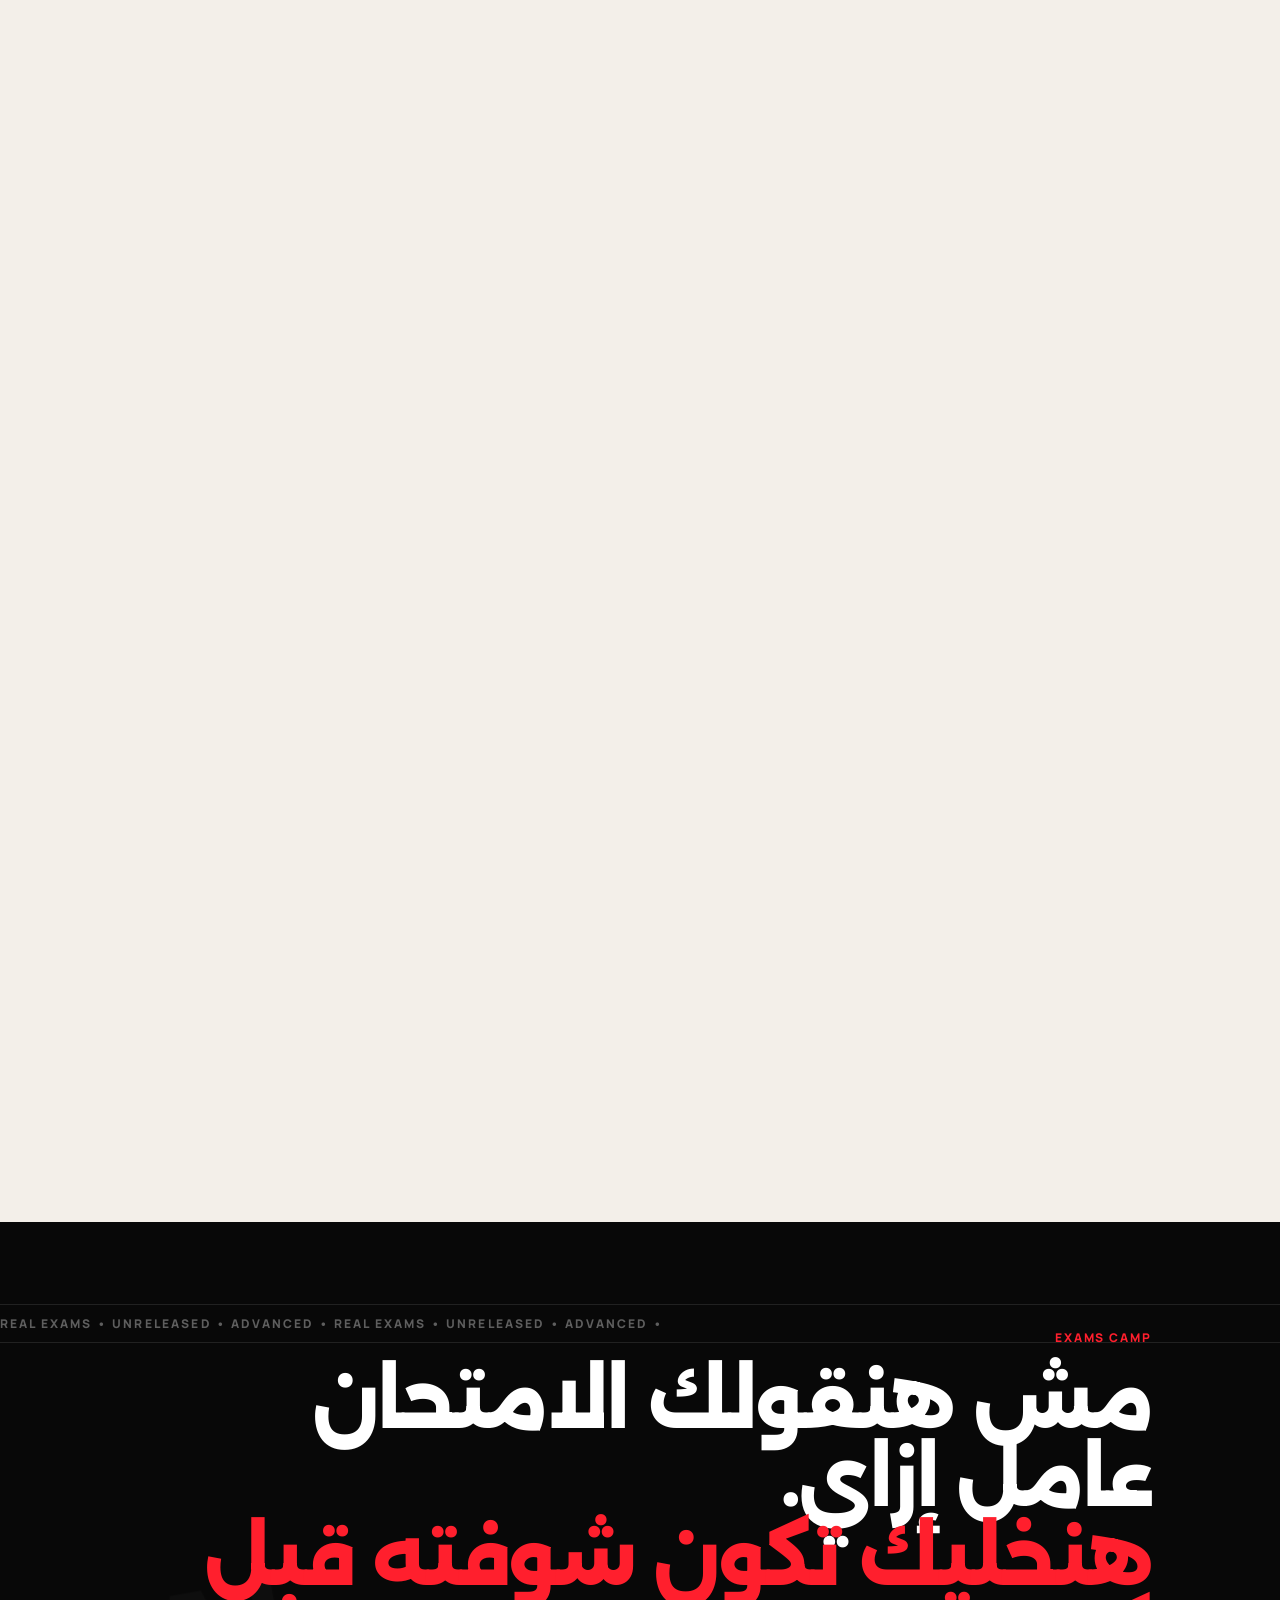
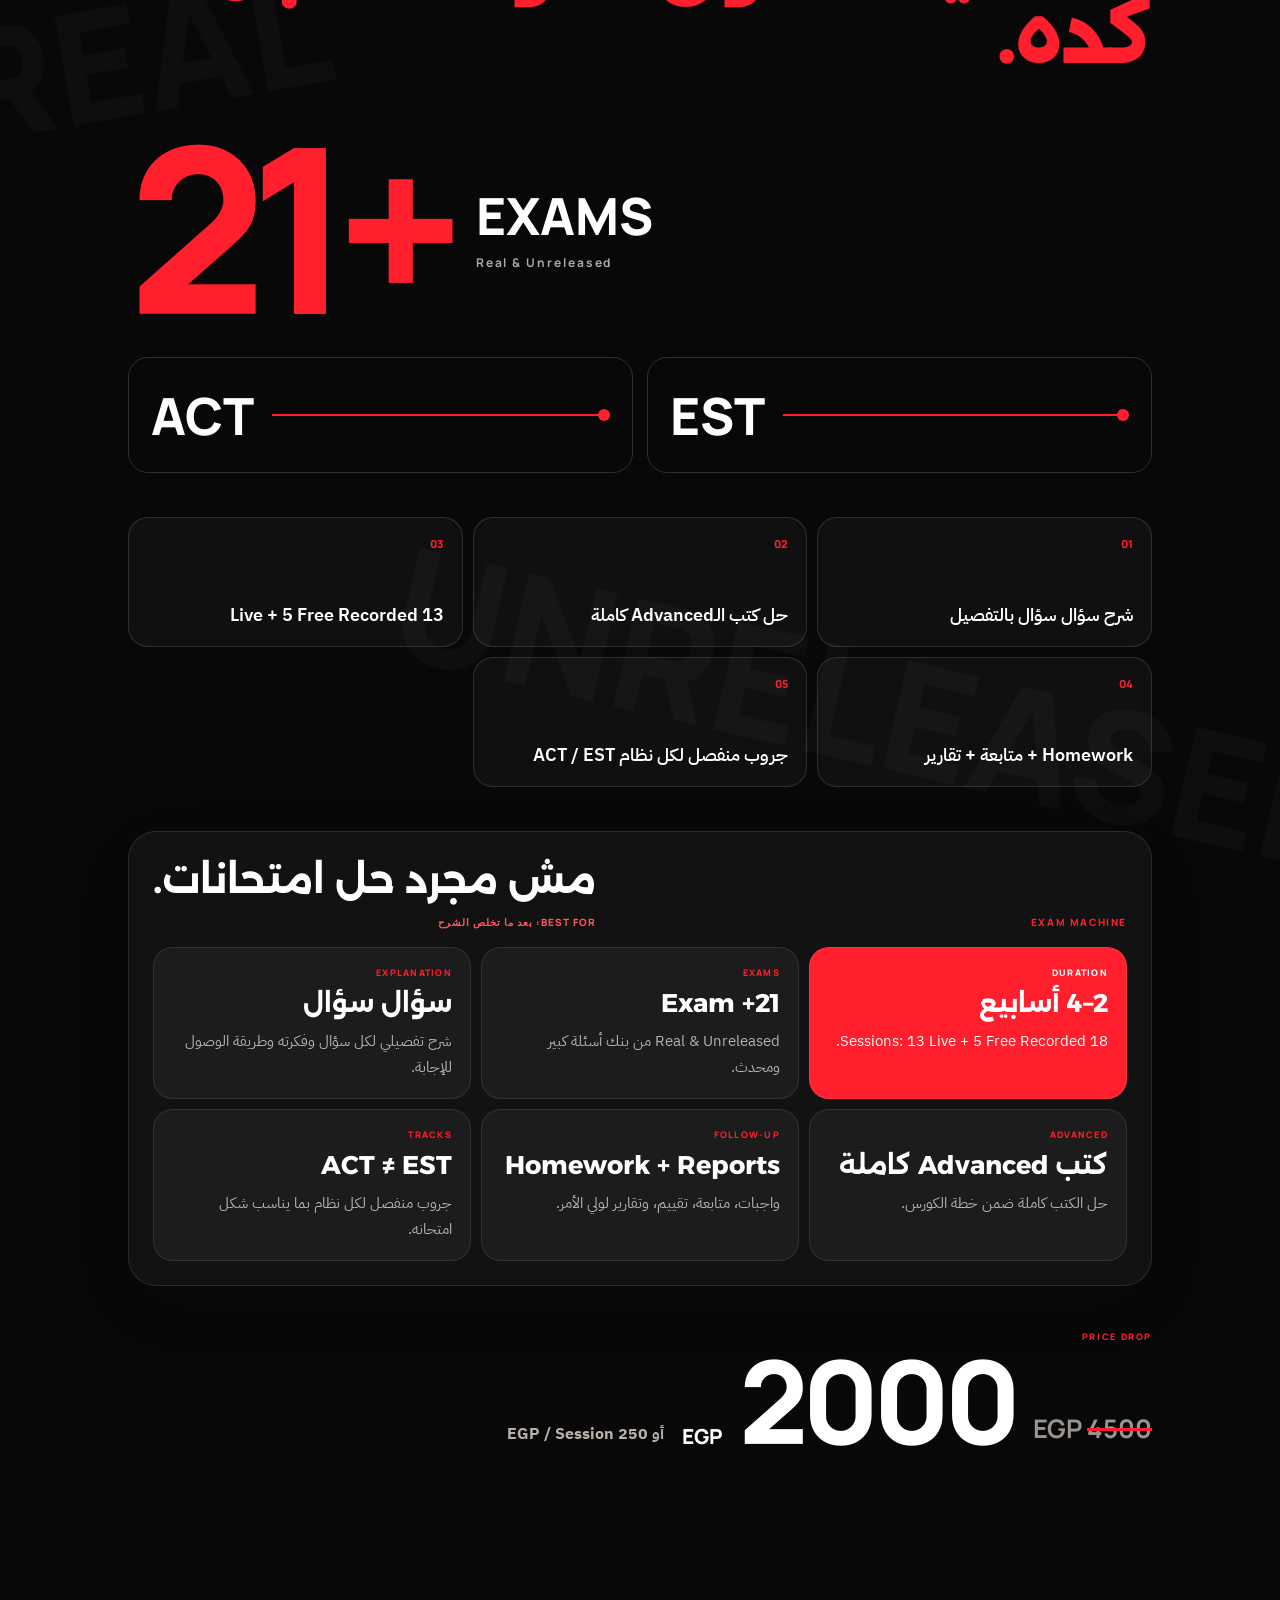
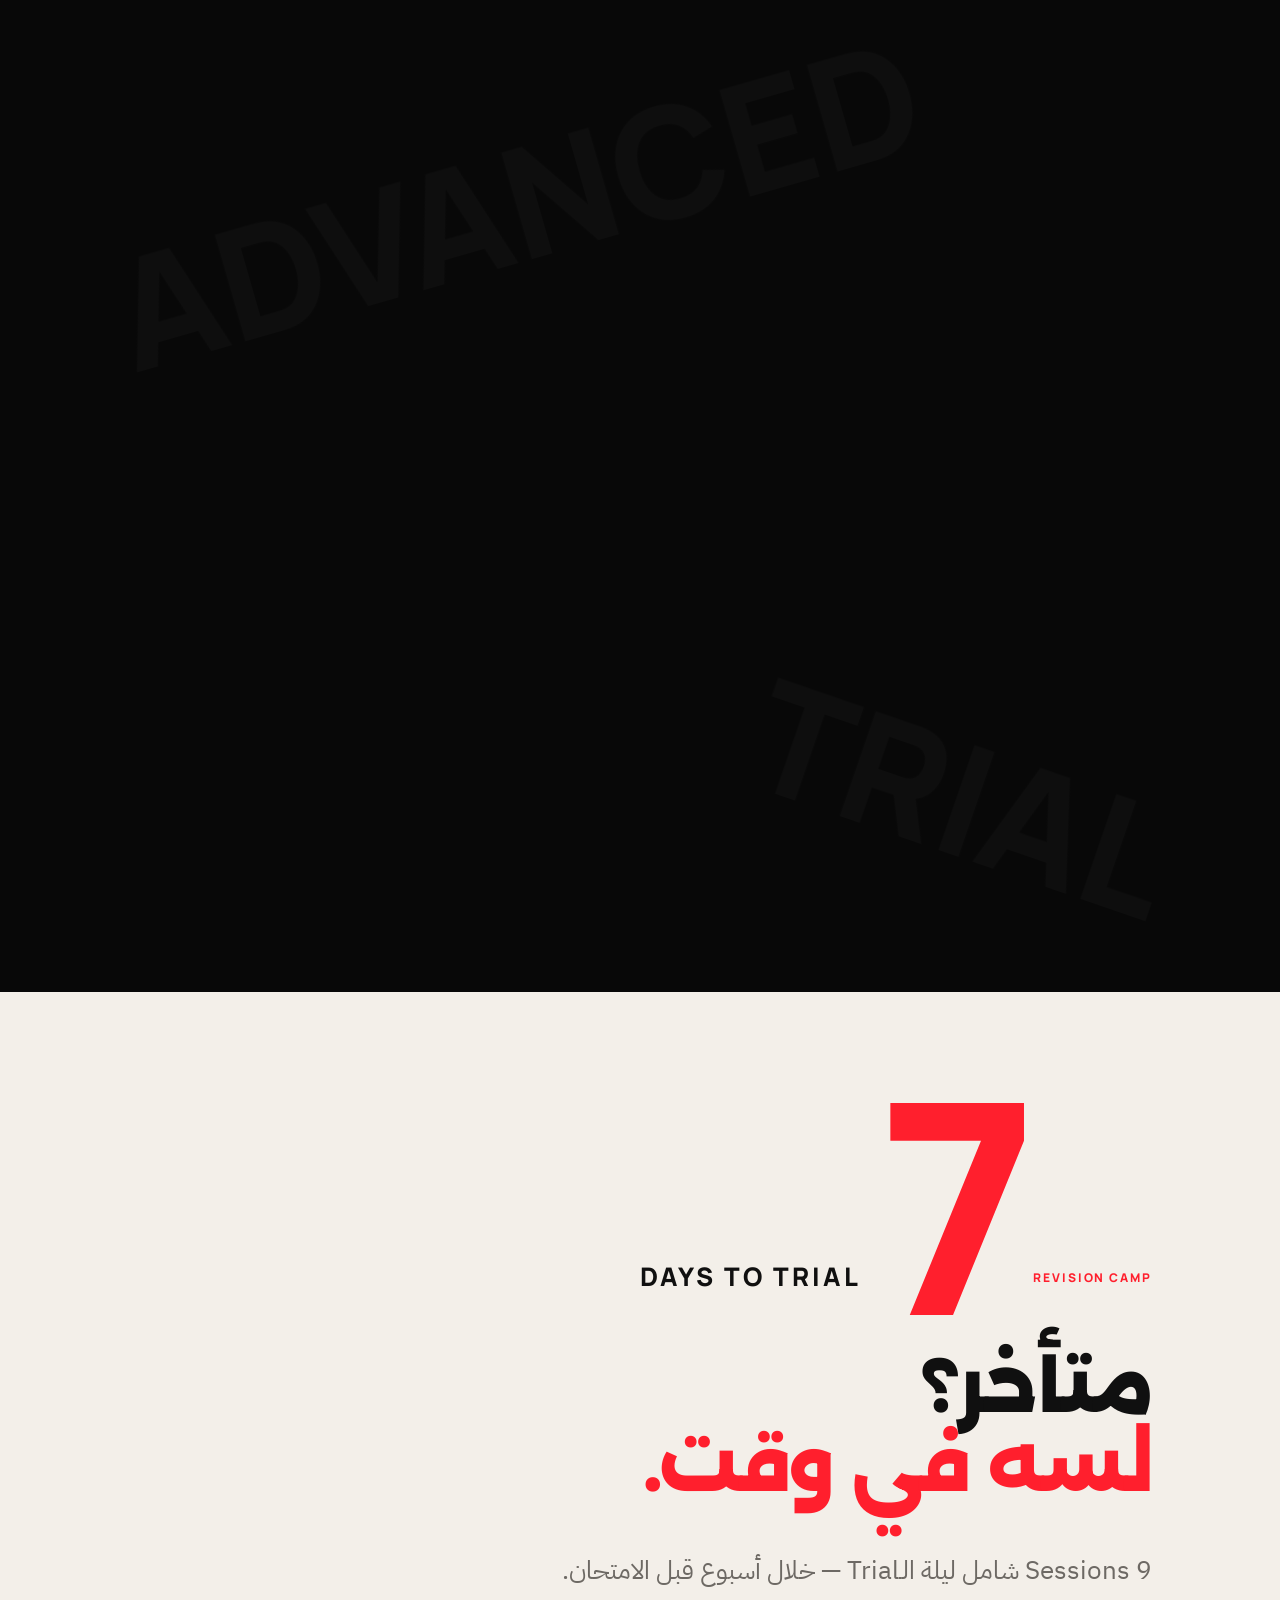
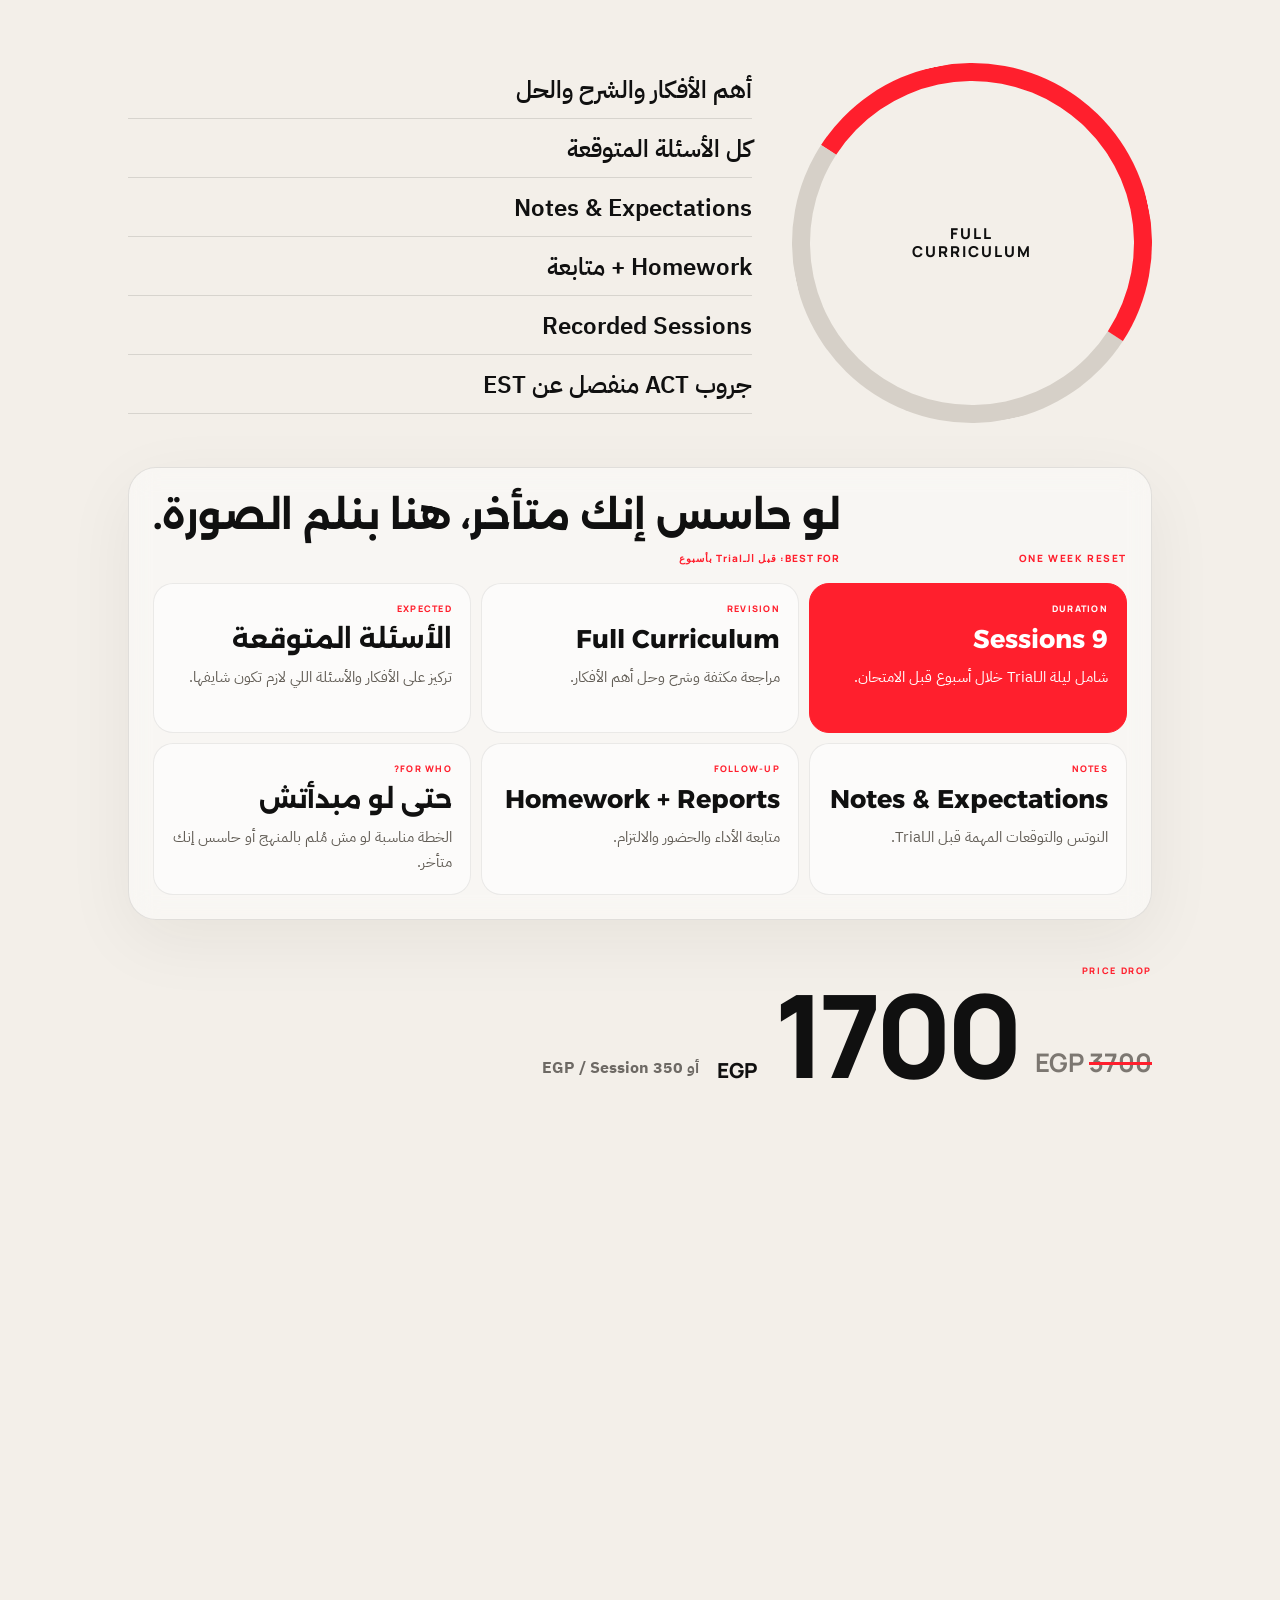
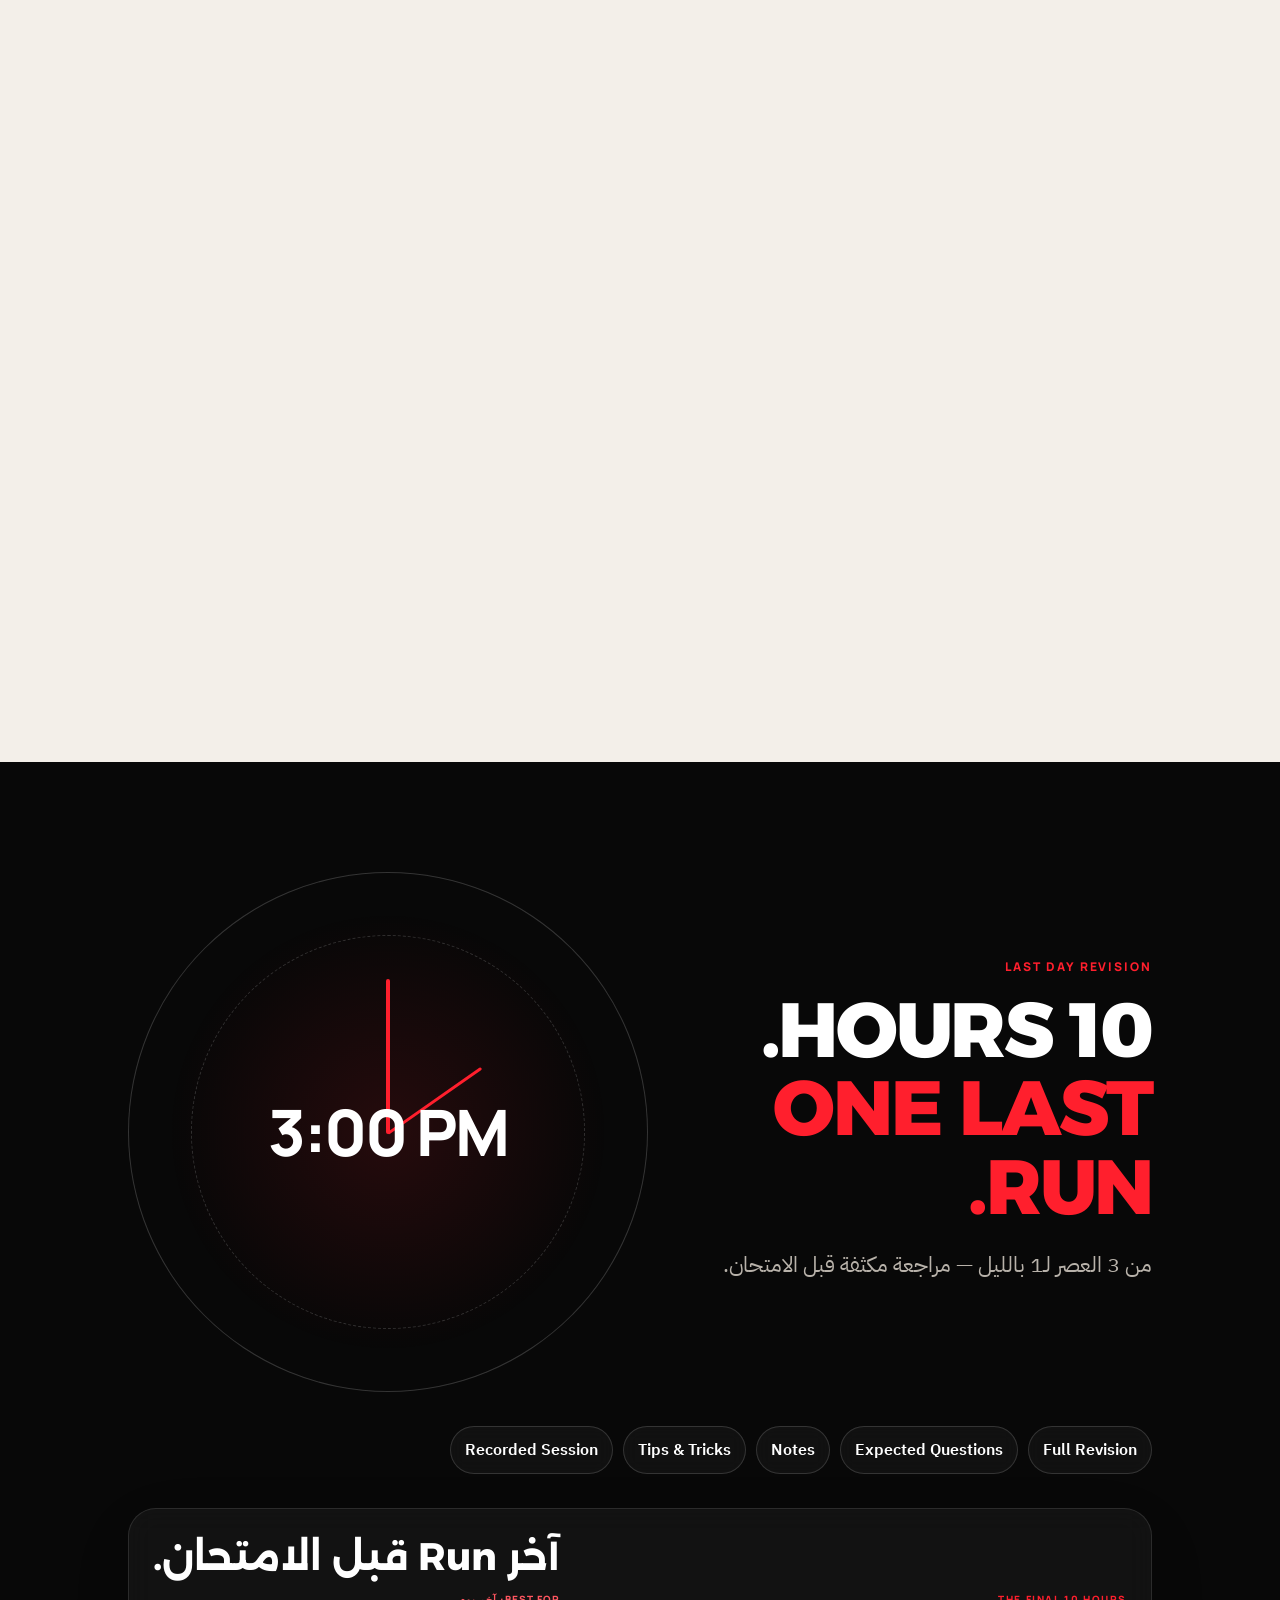
==== commit 553b0edc: "Add files via upload" ====
--- a/index.html
+++ b/index.html
@@ -19,6 +19,57 @@
       .topbar-right .micro{display:none}
       .topbar-right{gap:6px}
       .topbar-right .mini-cta{font-size:10px;padding:9px 10px}
+    }
+  </style>
+  <style>
+    .books-mini{
+      background:#e31b23!important;
+      color:#fff!important;
+      border-color:#e31b23!important;
+      box-shadow:0 8px 28px rgba(227,27,35,.22);
+      display:inline-flex!important;align-items:center;gap:6px
+    }
+    .books-teaser{
+      min-height:78vh;
+      display:grid;
+      grid-template-columns:.9fr 1.1fr;
+      gap:clamp(30px,6vw,90px);
+      align-items:center;
+      padding:clamp(90px,10vw,150px) clamp(18px,6vw,90px);
+      background:#0b0b0b;
+      color:#fff;
+      overflow:hidden;
+    }
+    .books-teaser-visual{
+      position:relative;
+      transform:rotate(-3deg);
+    }
+    .books-teaser-visual:before{
+      content:"";
+      position:absolute;inset:12% -6% -8% 8%;
+      border-radius:32px;background:#e31b23;opacity:.24;filter:blur(30px)
+    }
+    .books-teaser-visual img{
+      position:relative;width:100%;display:block;border-radius:28px;
+      box-shadow:0 30px 90px rgba(0,0,0,.5);
+    }
+    .books-teaser-copy h2{
+      font-family:"Alexandria";font-size:clamp(42px,6vw,88px);line-height:1.06;margin:12px 0 24px
+    }
+    .books-teaser-copy>p:not(.eyebrow){color:#aaa;font-size:clamp(17px,2vw,23px);line-height:1.7}
+    .books-main-cta{
+      margin-top:26px;display:inline-flex;align-items:center;gap:25px;
+      background:#e31b23;color:#fff;text-decoration:none;padding:17px 22px;
+      border-radius:999px;font:800 11px "Manrope";letter-spacing:.08em
+    }
+    .books-main-cta b{font-size:22px}
+    @media(max-width:820px){
+      .books-teaser{grid-template-columns:1fr;min-height:auto;padding:90px 14px}
+      .books-teaser-visual{order:2;transform:rotate(-1deg)}
+      .books-teaser-copy h2{font-size:12vw}
+      .books-main-cta{width:100%;justify-content:space-between}
+      .topbar-right .books-mini{font-size:9px!important;padding:9px 10px!important}
+      .topbar-right .books-mini span{display:none}
     }
   </style>
 </head>
@@ -39,7 +90,7 @@
     </a>
     <div class="topbar-right">
       <span class="micro">DMH BIOLOGY</span>
-      <a class="mini-cta books-mini" href="books.html">DMH Books</a>
+      <a class="mini-cta books-mini" href="books.html"><span>📚</span> DMH BOOKS</a>
       <a class="mini-cta" href="#choose">اختار كورسك</a>
     </div>
   </header>
@@ -149,6 +200,22 @@
       </div>
     </section>
 
+
+    <section class="books-teaser scene" id="books-teaser">
+      <div class="books-teaser-visual">
+        <img src="books-poster.png" alt="DMH ACT and EST Books" />
+      </div>
+      <div class="books-teaser-copy">
+        <p class="eyebrow">NEW · DMH BOOKS</p>
+        <h2>الكورس لوحده مش كفاية.<br><span class="accent">كمّل الـSystem بالكتب.</span></h2>
+        <p>شرح · Classified · Advanced · Exams — كل مرحلة ليها كتابها.</p>
+        <a href="books.html" class="books-main-cta">
+          <span>EXPLORE DMH BOOKS</span>
+          <b>→</b>
+        </a>
+      </div>
+    </section>
+
     <!-- BASIC -->
     <section class="course basic scene" id="basic" data-course="basic">
       <div class="course-sticky">
